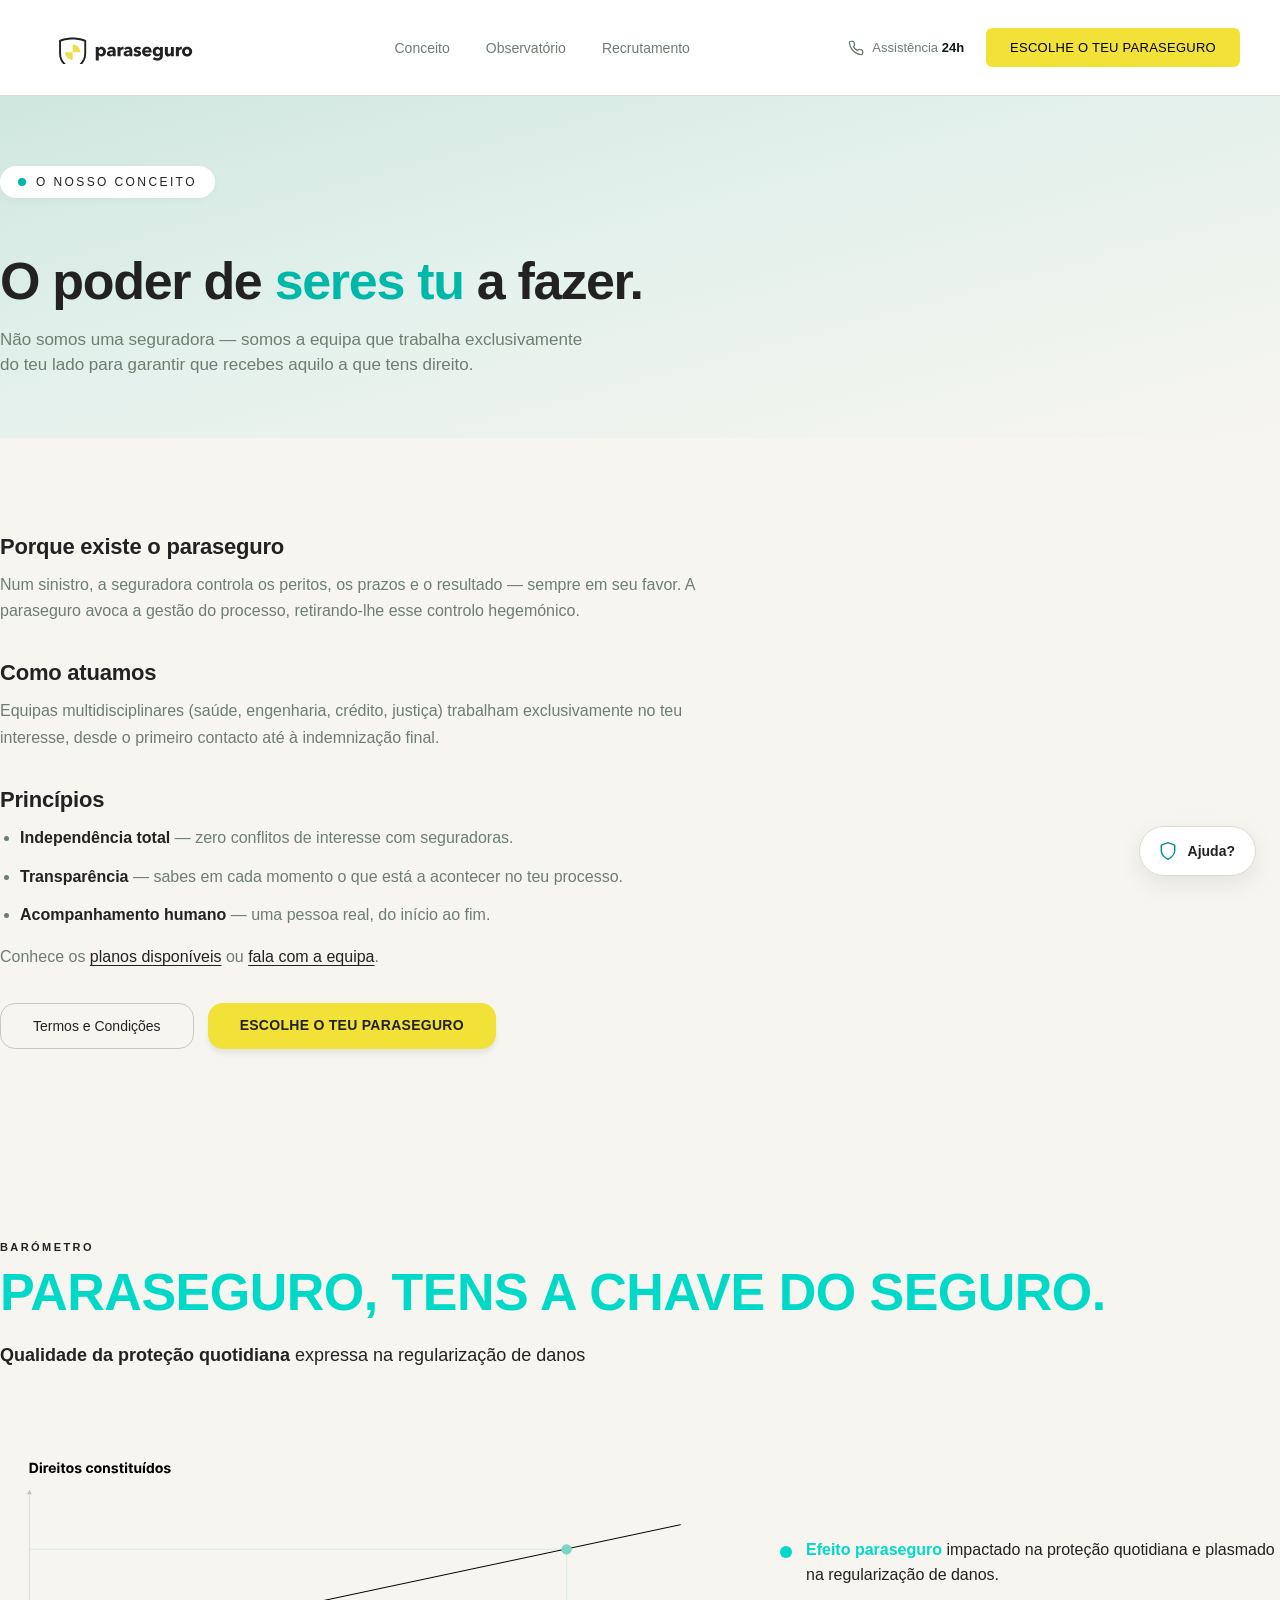
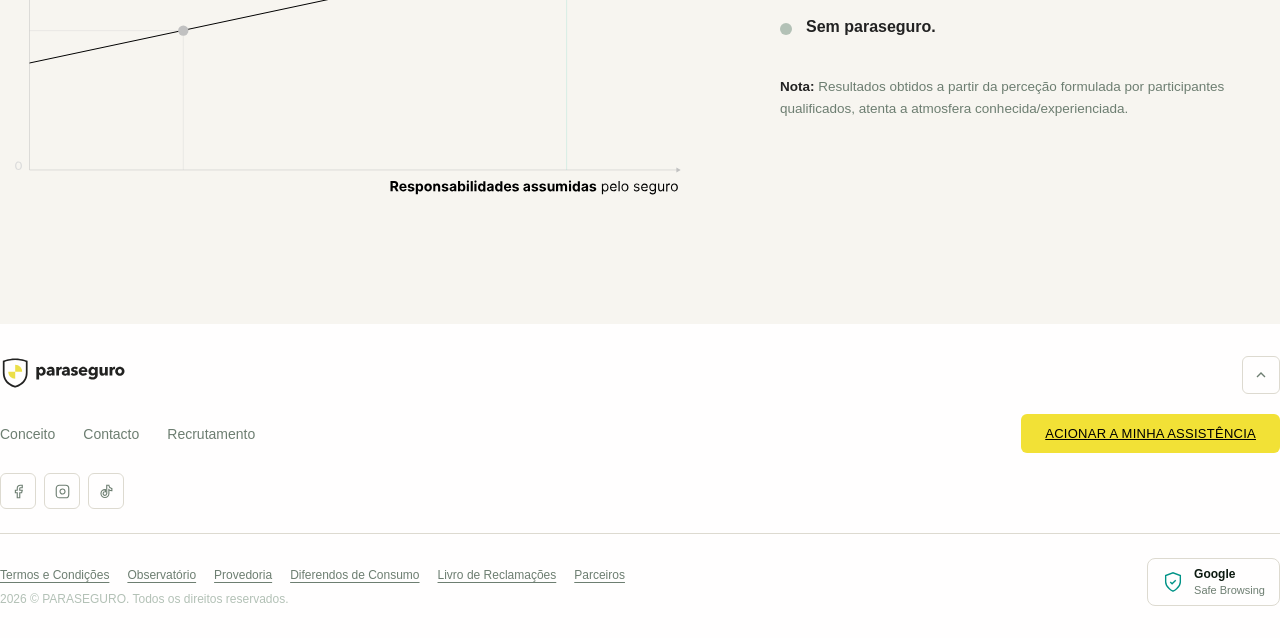
==== conceito.html @ e8ea9479 "Paginas restantes adicionadas" ====
<!DOCTYPE html>
<html lang="pt">

<head>
  <meta charset="UTF-8">
  <meta name="viewport" content="width=device-width, initial-scale=1">
  <title>Paraseguro — Conceito</title>
  <link rel="preconnect" href="https://fonts.googleapis.com">
  <link rel="stylesheet" href="styles.css">
  <link
    href="https://fonts.googleapis.com/css2?family=Cormorant+Garamond:ital,wght@0,400;0,600;0,700;1,400;1,600&family=Outfit:wght@300;400;500;600;700&display=swap"
    rel="stylesheet">
</head>

<body>

  <!-- Componentes partilhados (ver components.js) -->
  <div id="scroll-shield-slot"></div>
  <div id="nav-slot"></div>

  <main>
    <section class="page-hero">
      <div class="page-hero-inner max-w">
        <div class="hero-eyebrow">
          <div class="hero-eyebrow-dot"></div>
          <span>O nosso conceito</span>
        </div>
        <h1 class="page-hero-title">O poder de <em>seres tu </em>a fazer.</h1>
        <p class="page-hero-sub">Não somos uma seguradora — somos a equipa que trabalha exclusivamente do teu lado para
          garantir que recebes aquilo a que tens direito.</p>
      </div>
    </section>

    <section class="page-content max-w">
      <article class="page-prose">
        <h2>Porque existe o paraseguro</h2>
        <p>Num sinistro, a seguradora controla os peritos, os prazos e o resultado — sempre em seu favor. A paraseguro
          avoca a gestão do processo, retirando-lhe esse controlo hegemónico.</p>

        <h2>Como atuamos</h2>
        <p>Equipas multidisciplinares (saúde, engenharia, crédito, justiça) trabalham exclusivamente no teu interesse,
          desde o primeiro contacto até à indemnização final.</p>

        <h2>Princípios</h2>
        <ul>
          <li><strong>Independência total</strong> — zero conflitos de interesse com seguradoras.</li>
          <li><strong>Transparência</strong> — sabes em cada momento o que está a acontecer no teu processo.</li>
          <li><strong>Acompanhamento humano</strong> — uma pessoa real, do início ao fim.</li>
        </ul>

        <p class="page-lead">Conhece os <a href="planos.html">planos disponíveis</a> ou <a href="contacto.html">fala com
            a equipa</a>.</p>

        <div class="page-actions">
          <a href="termos-condicoes.html" class="btn-ghost">Termos e Condições</a>
          <a href="planos.html" class="btn-yellow">ESCOLHE O TEU PARASEGURO</a>
        </div>
      </article>
    </section>
    <section class="barometro max-w">
      <div class="section-eyebrow">BARÓMETRO</div>
      <h2 class="barometro-title">PARASEGURO, TENS A CHAVE DO SEGURO.</h2>
      <p class="barometro-sub"><strong>Qualidade da proteção quotidiana</strong> expressa na regularização de danos</p>

      <div class="barometro-grid">
        <figure class="barometro-chart">
          <img src="files/grafico_2.svg" alt="Gráfico comparativo: efeito paraseguro vs sem paraseguro">
        </figure>
        <div class="barometro-legend">
          <div class="barometro-legend-item">
            <span class="barometro-dot barometro-dot--cyan" aria-hidden="true"></span>
            <p><strong class="barometro-cyan">Efeito paraseguro</strong> impactado na proteção quotidiana e plasmado na
              regularização de danos.</p>
          </div>
          <div class="barometro-legend-item">
            <span class="barometro-dot barometro-dot--grey" aria-hidden="true"></span>
            <p><strong>Sem paraseguro.</strong></p>
          </div>
          <p class="barometro-note"><strong>Nota:</strong> Resultados obtidos a partir da perceção formulada por
            participantes qualificados, atenta a atmosfera conhecida/experienciada.</p>
        </div>
      </div>
    </section>
  </main>

  <!-- Componentes partilhados -->
  <div id="footer-slot"></div>
  <div id="chat-slot"></div>

  <script src="components.js" defer></script>
  <script src="index.js" defer></script>
</body>

</html>
---- styles.css ----
*,
*::before,
*::after {
  box-sizing: border-box;
  margin: 0;
  padding: 0;
}

:root {
  --cyan: #00D9C7;
  --cyan-dark: #00b8a8;
  --cyan-deeper: #00a597;
  --yellow: #F2E136;
  --yellow-dark: #e0c231;
  --ink: #0c1a10;
  --ink2: #1a2e1e;
  --white: #ffffff;
  --chalk: #f7f5f0;
  --paper: #f0ede5;
  --mid: #6d7e71;
  --faint: #b3c1b6;
  --rule: #dddad0;
  --emerald: rgb(0, 147, 135);
  --emerald-dark: #009488;
  --emerald-deep: #00786e;
  --grey: #222;
  --white-transparent: #fffffff2;


  --gap: 14px;
  --spacing: .25rem;

  /* Vertical rhythm — espaçamento entre/dentro de secções */
  --space-section-sm: 48px;
  /* faixas compactas (logo bar) */
  --space-section: 96px;
  /* padrão */
  --space-section-lg: 120px;
  /* hero, CTA final */
}

html {
  font-size: 16px;
  overflow-x: hidden;
  scroll-behavior: smooth;
}

body {
  font-family: 'Montserrat', sans-serif;
  background: var(--chalk);
  color: var(--ink);
  margin: 0 auto;
}

.max-w {
  max-width: 90rem;
  margin-inline: auto;
}

section {
  display: flex;
  flex-direction: column;
  justify-content: center;
}

/* ════════════════════════════════════════════════
   SCROLL PROTECTION INDICATOR
   ════════════════════════════════════════════════ */

.scroll-shield {
  position: fixed;
  right: 28px;
  top: 50%;
  transform: translateY(-50%);
  z-index: 90;
  display: flex;
  flex-direction: column;
  align-items: center;
  gap: 14px;
  pointer-events: none;
  opacity: 0;
  transition: opacity 0.4s ease;
}

.scroll-shield.visible {
  opacity: 1;
}

.scroll-shield-label {
  font-family: 'montserrat', sans-serif;
  font-size: 10px;
  font-weight: 600;
  letter-spacing: 0.14em;
  text-transform: uppercase;
  text-align: center;
  line-height: 1.3;
  transition: color 0.3s ease;
}

.scroll-shield-label-top {
  color: var(--faint);
}

.scroll-shield-label-bottom {
  color: var(--emerald);
}

.scroll-shield-track {
  position: relative;
  width: 3px;
  height: 220px;
  background: rgba(0, 0, 0, 0.08);
  border-radius: 999px;
  overflow: visible;
}

.scroll-shield-fill {
  position: absolute;
  top: 0;
  left: 0;
  width: 100%;
  height: 0%;
  background: linear-gradient(180deg, var(--cyan), var(--emerald));
  border-radius: 999px;
  transition: height 0.1s linear;
}

.scroll-shield-marker {
  position: absolute;
  top: 0%;
  left: 50%;
  width: 28px;
  height: 28px;
  border-radius: 50%;
  background: var(--white);
  border: 2px solid var(--emerald);
  color: var(--emerald);
  display: flex;
  align-items: center;
  justify-content: center;
  transform: translate(-50%, -50%);
  box-shadow: 0 4px 14px rgba(0, 120, 110, 0.25);
  transition: top 0.1s linear, background 0.3s ease, border-color 0.3s ease;
}

.scroll-shield-marker svg {
  width: 14px;
  height: 14px;
}

.scroll-shield.complete .scroll-shield-marker {
  background: var(--emerald);
  color: var(--yellow);
  border-color: var(--emerald-deep);
}

.scroll-shield.complete .scroll-shield-label-top {
  color: var(--rule);
}

/* ════════════════════════════════════════════════
   CHAT WIDGET
   ════════════════════════════════════════════════ */

.chat-widget {
  position: fixed;
  right: 24px;
  bottom: 24px;
  z-index: 95;
  font-family: 'Montserrat', sans-serif;
}

.chat-bubble {
  display: inline-flex;
  align-items: center;
  gap: 10px;
  padding: 14px 20px 14px 18px;
  background: var(--white);
  color: var(--grey);
  border: 1px solid var(--rule);
  border-radius: 999px;
  cursor: pointer;
  box-shadow: 0 8px 24px rgba(0, 0, 0, 0.08);
  font-size: 14px;
  font-weight: 600;
  transition: transform 0.2s ease, box-shadow 0.2s ease, border-color 0.2s ease;
}

.chat-bubble:hover {
  transform: translateY(-2px);
  box-shadow: 0 12px 32px rgba(0, 0, 0, 0.12);
  border-color: var(--emerald);
}

.chat-bubble-icon {
  width: 20px;
  height: 20px;
  color: var(--emerald);
  flex-shrink: 0;
}

.chat-widget.open .chat-bubble {
  display: none;
}

.chat-panel {
  position: absolute;
  right: 0;
  bottom: 0;
  width: 360px;
  max-width: calc(100vw - 32px);
  background: var(--white);
  border: 1px solid var(--rule);
  border-radius: 20px;
  box-shadow: 0 20px 60px rgba(0, 0, 0, 0.15);
  overflow: hidden;
  opacity: 0;
  transform: translateY(12px) scale(0.98);
  transform-origin: bottom right;
  pointer-events: none;
  transition: opacity 0.2s ease, transform 0.2s ease;
}

.chat-widget.open .chat-panel {
  opacity: 1;
  transform: translateY(0) scale(1);
  pointer-events: auto;
}

.chat-header {
  display: grid;
  grid-template-columns: auto 1fr auto;
  gap: 12px;
  align-items: start;
  padding: 18px 18px 16px;
  background: linear-gradient(to bottom right, #cfe7df 0%, #e4f1ec 100%);
  border-bottom: 1px solid var(--rule);
}

.chat-header-icon {
  width: 36px;
  height: 36px;
  border-radius: 50%;
  background: var(--white);
  border: 1px solid var(--rule);
  display: flex;
  align-items: center;
  justify-content: center;
  color: var(--emerald);
}

.chat-header-icon svg {
  width: 18px;
  height: 18px;
}

.chat-header-text {
  display: flex;
  flex-direction: column;
  gap: 4px;
  min-width: 0;
}

.chat-eyebrow {
  font-size: 10px;
  letter-spacing: 0.16em;
  text-transform: uppercase;
  color: var(--mid);
  font-weight: 600;
}

.chat-title {
  font-size: 14px;
  font-weight: 600;
  color: var(--grey);
  line-height: 1.35;
  letter-spacing: -0.005em;
}

.chat-close {
  width: 28px;
  height: 28px;
  border-radius: 50%;
  background: transparent;
  border: 1px solid transparent;
  color: var(--mid);
  cursor: pointer;
  display: flex;
  align-items: center;
  justify-content: center;
  transition: background 0.2s, color 0.2s;
}

.chat-close:hover {
  background: rgba(255, 255, 255, 0.6);
  color: var(--grey);
}

.chat-close svg {
  width: 14px;
  height: 14px;
}

.chat-form {
  display: flex;
  flex-direction: column;
  gap: 14px;
  padding: 18px;
}

.chat-field {
  display: flex;
  flex-direction: column;
  gap: 6px;
}

.chat-field-label {
  font-size: 11px;
  letter-spacing: 0.12em;
  text-transform: uppercase;
  color: var(--mid);
  font-weight: 600;
}

.chat-field input {
  width: 100%;
  font-family: inherit;
  font-size: 14px;
  color: var(--grey);
  background: var(--chalk);
  border: 1px solid var(--rule);
  border-radius: 10px;
  padding: 11px 14px;
  transition: border-color 0.2s, background 0.2s;
}

.chat-field input::placeholder {
  color: var(--faint);
}

.chat-field input:focus {
  outline: none;
  background: var(--white);
  border-color: var(--emerald);
}

.chat-check {
  display: flex;
  align-items: flex-start;
  gap: 10px;
  font-size: 12.5px;
  line-height: 1.45;
  color: var(--mid);
  cursor: pointer;
  user-select: none;
}

.chat-check input {
  margin-top: 2px;
  width: 16px;
  height: 16px;
  accent-color: var(--emerald);
  flex-shrink: 0;
  cursor: pointer;
}

.chat-check a {
  color: var(--emerald);
  text-decoration: underline;
  text-underline-offset: 2px;
}

.chat-submit {
  display: inline-flex;
  align-items: center;
  justify-content: center;
  gap: 8px;
  background: var(--yellow);
  color: #000;
  border: none;
  border-radius: 10px;
  padding: 13px 18px;
  font-family: inherit;
  font-size: 14px;
  font-weight: 600;
  cursor: pointer;
  transition: background 0.2s;
  margin-top: 4px;
}

.chat-submit:hover {
  background: var(--yellow-dark);
}

.chat-submit svg {
  width: 16px;
  height: 16px;
}

@media (max-width: 767px) {
  .chat-widget {
    right: 12px;
    bottom: 12px;
  }

  .chat-bubble-label {
    display: none;
  }

  .chat-bubble {
    padding: 14px;
  }

  .chat-panel {
    width: calc(100vw - 24px);
  }
}

@media (max-width: 900px) {
  .scroll-shield {
    display: none;
  }
}

/* ════════════════════════════════════════════════
   NAVIGATION
   ════════════════════════════════════════════════ */

nav h1 a {
  background: url("files/logo_paraseguro_RGB-02.svg") no-repeat;
  left: 1rem;
  background-size: auto 35px;
  position: relative;
  overflow: hidden;
  text-indent: -1000px;
  width: 100%;
  display: block;
  min-width: 200px;
  margin-top: 5px;
}

.nav {
  background: var(--white-transparent);
  border-bottom: 1px solid var(--rule);
  position: sticky;
  top: 0;
  z-index: 100;
  width: 100vw;
  margin-left: calc(50% - 50vw);
  padding-block: calc(.20rem * 5);
}

.nav-inner {
  display: flex;
  align-items: center;
  justify-content: space-between;
  padding: 12px 0px;
  max-width: 90rem;
  margin-inline: auto;
}

.nav-brand {
  display: flex;
  align-items: center;
  gap: 10px;
}

.nav-logo {
  border-radius: 8px;
  display: flex;
  align-items: center;
  justify-content: center;
}

.nav-logo svg {
  width: 18px;
  height: 18px;
  stroke: var(--cyan);
  fill: none;
  stroke-width: 1.8;
}

.nav-name {
  font-size: 17px;
  font-weight: 600;
  color: var(--ink);
  letter-spacing: -0.01em;
}

.nav-links {
  display: flex;
  gap: 36px;
  list-style: none;
}

.nav-links a {
  font-size: 14px;
  color: var(--mid);
  text-decoration: none;
  font-weight: 400;
  transition: color 0.2s;
}

.nav-links a:hover {
  color: var(--ink);
}

.nav-cta {
  background: var(--yellow);
  color: #000000;
  font-family: 'montserrat', sans-serif;
  font-size: 13px;
  font-weight: 500;
  padding: 12px 24px;
  border: none;
  border-radius: 6px;
  cursor: pointer;
  letter-spacing: 0.02em;
  transition: background 0.2s;
}

.nav-cta:hover {
  background: var(--yellow-dark);
}

/* .nav-cta::before {
  content: '\2197 ';
  font-size: 16px;
  margin-right: 16px;
} */

/* ════════════════════════════════════════════════
   HERO
   ════════════════════════════════════════════════ */

.hero {
  background:
    linear-gradient(to bottom right, #cfe7df 0%, #e4f1ec 45%, #f8fbf900 100%);
  padding-block: 20px;
  padding-bottom: 70px;
}

.hero-inner {
  display: grid;
  grid-template-columns: 1.35fr 1fr;
  gap: calc(var(--spacing) * 16);
  align-items: stretch;
  margin-block-start: 50px;
}

.hero-left {
  padding-left: 0;
  display: flex;
  flex-direction: column;
  justify-content: center;
  border-right: none;
}

.hero-eyebrow {
  display: inline-flex;
  align-items: center;
  gap: 10px;
  margin-bottom: 32px;
  padding: 9px 18px;
  background: #ffffff;
  border-radius: 999px;
  box-shadow: 0 2px 10px rgba(0, 0, 0, 0.04);
  width: fit-content;
}

.hero-eyebrow-dot {
  width: 8px;
  height: 8px;
  border-radius: 50%;
  background: var(--cyan-dark);
}

.hero-eyebrow span {
  font-size: 12px;
  letter-spacing: 0.2em;
  text-transform: uppercase;
  color: var(--grey);
  font-weight: 500;
}

.hero-title {
  font-family: 'montserrat', sans-serif;
  font-weight: 700;
  font-size: 60px;
  line-height: 0.99;
  color: var(--grey);
  letter-spacing: -0.02em;
  margin-bottom: 8px;
}

.hero-title-accent {
  font-family: 'montserrat', sans-serif;
  font-weight: 700;
  font-size: 60px;
  line-height: 0.92;
  color: var(--cyan-dark);
  display: block;
  margin-bottom: 36px;
}

.hero-subhead {
  font-family: 'montserrat', sans-serif;
  font-size: 18px;
  line-height: 1.45;
  color: var(--grey);
  font-weight: 500;
  max-width: 480px;
  margin-bottom: 45px;
  letter-spacing: -0.005em;
}

.hero-desc {
  font-size: 15px;
  color: var(--grey);
  line-height: 1.7;
  max-width: 440px;
  font-weight: 300;
  margin-bottom: 40px;
}

.hero-actions {
  display: flex;
  gap: 14px;
}

.btn-cyan {
  background: var(--cyan);
  color: var(--emerald-deep);
  font-family: 'montserrat', sans-serif;
  font-size: 14px;
  font-weight: 600;
  padding: 14px 32px;
  border: none;
  border-radius: 6px;
  cursor: pointer;
  letter-spacing: 0.02em;
  transition: background 0.2s;
}

.btn-cyan:hover {
  background: var(--cyan-dark);
}

.btn-yellow {
  background: var(--yellow);
  color: var(--grey);
  font-family: 'montserrat', sans-serif;
  font-size: 14px;
  font-weight: 600;
  padding: 14px 32px;
  border: none;
  border-radius: 15px;
  cursor: pointer;
  letter-spacing: 0.02em;
  box-shadow: 0px 5px 5px #00000011;
  transition: all 250ms cubic-bezier(.4, 0, .2, 1);
}

.btn-yellow:hover {
  transform: translateY(-0.5px);
  box-shadow: 0px 10px 20px #00000020;
}

.btn-ghost {
  background: transparent;
  color: #000000;
  font-family: 'montserrat', sans-serif;
  font-size: 14px;
  padding: 14px 32px;
  border: 1px solid rgba(23, 23, 23, 0.2);
  border-radius: 15px;
  cursor: pointer;
  transition: border-color 0.2s;
}

.btn-ghost:hover {
  border-color: rgba(27, 27, 27, 0.4);
}

.hero-stats {
  display: flex;
  gap: 56px;
  margin-top: 80px;
}

.hero-stat-value {
  font-family: 'montserrat', sans-serif;
  font-size: 30px;
  font-weight: 700;
  color: var(--grey);
  letter-spacing: -0.02em;
  line-height: 1.1;
}

.hero-stat-label {
  font-size: 13px;
  color: var(--grey);
  font-weight: 300;
  margin-top: 6px;
}

.hero-right {
  position: relative;
  background-image:
    url(files/pexels-photo-27175882.jpeg);
  background-position: center;
  background-size: cover;
  display: flex;
  flex-direction: column;
  justify-content: flex-end;
  border-radius: 24px;
  padding: 30px;
  min-height: 640px;
  max-height: 680px;
  aspect-ratio: 4 / 5;
  width: 100%;
  justify-self: end;
  max-width: 680px;
}

.hero-overlay {
  display: flex;
  flex-direction: column;
  gap: var(--gap);
}

.hero-card-top {
  background: rgba(255, 255, 255, 0.92);
  backdrop-filter: blur(8px);
  border-radius: 16px;
  padding: 22px 26px;
}

.hero-card-eyebrow {
  font-size: 13px;
  color: var(--grey);
  font-weight: 300;
  margin-bottom: 6px;
}

.hero-card-title {
  font-size: 18px;
  font-weight: 600;
  color: var(--grey);
  letter-spacing: -0.01em;
}

.hero-card-bottom {
  display: grid;
  grid-template-columns: 1fr 1fr;
  gap: var(--gap);
}

.hero-mini-card {
  background: rgba(255, 255, 255, 0.92);
  backdrop-filter: blur(8px);
  border-radius: 16px;
  padding: 18px 22px;
}

.hero-mini-value {
  font-size: 26px;
  font-weight: 700;
  color: var(--grey);
  letter-spacing: -0.02em;
  line-height: 1.1;
  margin-bottom: 2px;
}

.hero-mini-label {
  font-size: 13px;
  color: var(--grey);
  font-weight: 300;
}

.hero-shield {
  width: 240px;
  height: 240px;
  margin: 0 auto;
  position: relative;
  display: flex;
  align-items: center;
  justify-content: center;
}

.shield-ring-1 {
  position: absolute;
  width: 240px;
  height: 240px;
  border: 1px solid rgba(255, 255, 255, 0.05);
  border-radius: 50%;
}

.shield-ring-2 {
  position: absolute;
  width: 180px;
  height: 180px;
  border: 1px solid rgba(255, 255, 255, 0.08);
  border-radius: 50%;
}

.shield-ring-3 {
  position: absolute;
  width: 120px;
  height: 120px;
  border: 1px solid rgba(255, 255, 255, 0.1);
  border-radius: 50%;
}

.shield-core {
  width: 80px;
  height: 80px;
  background: rgba(0, 212, 170, 0.12);
  border: 1px solid rgba(0, 212, 170, 0.25);
  border-radius: 50%;
  display: flex;
  align-items: center;
  justify-content: center;
  z-index: 1;
}

.shield-core svg {
  width: 36px;
  height: 36px;
  stroke: var(--cyan);
  fill: none;
  stroke-width: 1.5;
}

.hero-proof-list {
  display: flex;
  flex-direction: column;
  gap: var(--gap);
  margin-top: 40px;
  padding: 0px 20px;
}

.hero-proof-item {
  padding: 14px 18px;
  background: #f0f9fff5;
  border: 1px solid rgba(255, 255, 255, 0.06);
  border-radius: 15px;
}

.hero-proof-item .title {
  font-size: 14px;
  font-weight: 500;
  color: var(--grey) 40%;
  margin-bottom: 4px;
}

.hero-proof-icon {
  width: 24px;
  height: 24px;
  flex-shrink: 0;
}

.hero-proof-icon svg {
  width: 18px;
  height: 18px;
  stroke: var(--yellow);
  fill: none;
  stroke-width: 1.8;
}

.hero-proof-text {
  font-size: 14px;
  color: var(--grey);
  font-weight: 300;
}

.hero-proof-text strong {
  color: var(--grey);
  font-weight: 500;
}

/* ════════════════════════════════════════════════
   LOGO BAR
   ════════════════════════════════════════════════ */

.logo-bar {
  background: var(--white);
  padding-block: var(--space-section-sm);

}

.logo-bar-inner {
  display: flex;
  flex-direction: column;
  align-items: center;
  gap: 28px;
}

.logo-bar-label {
  font-family: 'montserrat', sans-serif;
  font-size: 11px;
  letter-spacing: 0.22em;
  text-transform: uppercase;
  color: var(--mid);
  font-weight: 500;
}

.logo-bar-list {
  display: flex;
  align-items: center;
  justify-content: space-between;
  gap: 56px;
  flex-wrap: wrap;
  width: 100%;
}

.logo-mark {
  display: inline-flex;
  align-items: center;
  gap: 10px;
  color: #9aa5a0;
  font-family: 'montserrat', sans-serif;
  font-size: 17px;
  font-weight: 500;
  letter-spacing: -0.01em;
  opacity: 0.85;
  transition: color 0.2s ease, opacity 0.2s ease;
  cursor: default;
}

.logo-mark:hover {
  color: var(--ink);
  opacity: 1;
}

.logo-mark svg {
  width: 22px;
  height: 22px;
  flex-shrink: 0;
}

.logo-mark strong {
  font-weight: 700;
}

.logo-mark--mono {
  font-family: 'montserrat', sans-serif;
  font-weight: 600;
  font-size: 14px;
  letter-spacing: 0.18em;
  text-transform: uppercase;
}

@media (max-width: 1023px) {
  .logo-bar-list {
    justify-content: center;
    gap: 36px 48px;
  }
}

@media (max-width: 767px) {
  .logo-bar {
    padding-block: 28px;
  }

  .logo-bar-list {
    gap: 24px 32px;
  }

  .logo-mark {
    font-size: 15px;
  }
}

/* ════════════════════════════════════════════════
   MARQUEE
   ════════════════════════════════════════════════ */

.marquee-wrap {
  margin: 0px 0px 50px 0px;
  border: 1px solid #005f5718;
  padding: 14px 0;
  overflow: hidden;
  white-space: nowrap;
  border-radius: 0px 0px 20px 20px;
}

.marquee-inner {
  display: inline-block;
  animation: marquee 80s linear infinite
}

.marquee-inner span {
  font-size: 11px;
  letter-spacing: 0.2em;
  text-transform: uppercase;
  color: #444444a0;
  margin: 0 32px
}

.marquee-inner span.accent {
  color: var(--cyan)
}

@keyframes marquee {
  0% {
    transform: translateX(0)
  }

  100% {
    transform: translateX(-50%)
  }
}

/* ════════════════════════════════════════════════
   CONCEITO
   ════════════════════════════════════════════════ */

.conceito {
  background: var(--white);
  padding: 70px 80px;
  border-bottom: 1px solid var(--rule);
  margin-top: 50px;
}

.section-eyebrow {
  font-size: 11px;
  letter-spacing: 0.22em;
  font-weight: 600;
  margin-bottom: 20px;
  gap: 12px;
  text-align: center;
}

.conceito-grid {
  display: grid;
  grid-template-columns: 1fr 1fr;
  gap: 80px;
  align-items: start;
}

.conceito-title {
  font-family: 'montserrat', sans-serif;
  font-weight: 700;
  font-size: 44px;
  line-height: 1/4;
  color: var(--ink);
}

.conceito-title em {
  line-height: 1.8;
  color: var(--emerald);
}

.conceito-body {
  font-size: 16px;
  color: var(--mid);
  line-height: 1.8;
  font-weight: 300;
  margin-bottom: 16px;
}

.conceito-body strong {
  color: var(--ink);
  font-weight: 500;
}

.section-link {
  margin-top: 28px;
  font-size: 13px;
  font-weight: 600;
  color: var(--emerald);
  letter-spacing: 0.06em;
  text-transform: uppercase;
  display: inline-flex;
  align-items: center;
  gap: 8px;
  cursor: pointer;
}

.section-link::after {
  content: '\2197';
  font-size: 16px;
}

/* ════════════════════════════════════════════════
   VERSUS
   ════════════════════════════════════════════════ */

.versus {
  background: var(--chalk);
  padding-block: var(--space-section);
}

.versus .section-title {
  font-family: 'montserrat', sans-serif;
  font-weight: 700;
  font-size: 60px;
  line-height: 1.1;
  color: var(--ink);
  margin-bottom: 40px;
  text-align: center;
}

em {
  font-style: normal;
}

.section-title em {
  color: var(--emerald);
  font-style: normal;
}

.versus-grid {
  display: grid;
  grid-template-columns: 1fr 1fr;
  gap: 20px;
}

.vs-card {
  padding: 40px 36px;
  border-radius: 20px;
}

.vs-card.bad {
  background: #efeadf;
  border: 1px solid #e0dacb;
}

.vs-card.good {
  background:
    radial-gradient(circle at 0% 100%, rgba(242, 225, 54, 0.16), transparent 60%),
    linear-gradient(160deg, var(--emerald), var(--emerald-dark));
}


.vs-tag {
  font-size: 11px;
  letter-spacing: 0.18em;
  text-transform: uppercase;
  font-weight: 700;
  margin-bottom: 20px;
  display: flex;
  align-items: center;
  gap: 8px;
}

.vs-card.bad .vs-tag {
  color: var(--faint);
}

.vs-card.good .vs-tag {
  color: var(--yellow);
}

.vs-tag-icon {
  width: 22px;
  height: 22px;
  border-radius: 5px;
  display: flex;
  align-items: center;
  justify-content: center;
}

.vs-card.bad .vs-tag-icon {
  background: #ddd8c8;
}

.vs-card.good .vs-tag-icon {
  background: rgba(0, 212, 170, 0.15);
}

.vs-heading {
  font-family: 'montserrat', sans-serif;
  font-weight: 600;
  font-size: 26px;
  line-height: 1.2;
  margin-bottom: 20px;
}

.vs-card.bad .vs-heading {
  color: var(--ink);
}

.vs-card.good .vs-heading {
  color: #fff;
}

.vs-list {
  list-style: none;
  display: flex;
  flex-direction: column;
  gap: 14px;
}

.vs-list li {
  font-size: 15px;
  display: flex;
  gap: 10px;
  line-height: 1.6;
  font-weight: 300;
}

.vs-card.bad .vs-list li {
  color: var(--mid);
}

.vs-card.good .vs-list li {
  color: rgb(255, 255, 255);
}

.vs-list li::before {
  content: '';
  width: 5px;
  height: 5px;
  border-radius: 50%;
  flex-shrink: 0;
  margin-top: 7px;
}

.vs-card.bad .vs-list li::before {
  background: var(--faint);
}

.vs-card.good .vs-list li::before {
  background: var(--cyan);
}

/* ════════════════════════════════════════════════
   COMO FUNCIONA
   ════════════════════════════════════════════════ */

.how {
  background: linear-gradient(to bottom right, #cfe7dfbf 0%, #e4f1ecbb 45%, #f8fbf900 100%);
  padding-block: var(--space-section);
}

.how .section-eyebrow {
  text-align: left;
}

.how-inner>.section-title {
  margin-bottom: 56px;
  font-size: 50px;
}

.steps {
  display: grid;
  grid-template-columns: 1fr 1fr 1fr;
  gap: 24px;
  /* margin-top: 48px; */
}

.step-card {
  background: var(--white);
  border-radius: 16px;
  padding: 36px 32px;
  box-shadow: 0 2px 12px rgba(0, 0, 0, 0.04);
  transition: transform 0.2s ease, box-shadow 0.2s ease;
}

.step-card:hover {
  transform: translateY(-2px);
  box-shadow: 0 6px 20px rgba(0, 0, 0, 0.06);
}

.step-number {
  font-family: 'montserrat', sans-serif;
  font-weight: 700;
  font-size: 56px;
  color: #cfe7df;
  line-height: 1;
  margin-bottom: 32px;
}

.step-chip {
  display: none;
}

.step-title {
  font-size: 18px;
  font-weight: 700;
  color: var(--grey);
  margin-bottom: 12px;
  line-height: 1.3;
}

.step-text {
  font-size: 15px;
  color: var(--mid);
  line-height: 1.65;
  font-weight: 400;
}

/* ════════════════════════════════════════════════
   AREAS
   ════════════════════════════════════════════════ */

.areas {
  background: var(--chalk);
  padding-block: var(--space-section);
}

.areas .section-eyebrow {
  text-align: left;
}

.areas-inner {
  display: grid;
  grid-template-columns: 1fr 1.1fr;
  gap: 80px;
  align-items: start;
}

.areas-aside {
  position: sticky;
  top: 100px;
  align-self: start;
  padding-top: 50px;
}

.areas-title {
  font-family: 'montserrat', sans-serif;
  font-size: 56px;
  font-weight: 700;
  letter-spacing: -0.03em;
  line-height: 1;
  color: var(--grey);
  margin-bottom: 28px;
}

.areas-title em {
  color: var(--emerald);
  font-style: normal;
}

.areas-body {
  font-size: 15px;
  color: var(--mid);
  line-height: 1.6;
  max-width: 420px;
}

.areas-list {
  display: flex;
  flex-direction: column;
  gap: 20px;
  padding-top: 50px;
}

.area-card {
  position: relative;
  background: var(--white);
  border: 1px solid var(--rule);
  border-radius: 20px;
  padding: 28px 90px 28px 32px;
}

.area-num {
  display: block;
  font-size: 13px;
  font-weight: 600;
  color: var(--emerald);
  letter-spacing: 0.05em;
  margin-bottom: 14px;
}

.area-title {
  font-family: 'montserrat', sans-serif;
  font-size: 28px;
  font-weight: 700;
  color: var(--grey);
  letter-spacing: -0.02em;
  margin-bottom: 12px;
}

.area-text {
  font-size: 14px;
  color: var(--mid);
  line-height: 1.65;
}

.area-toggle {
  position: absolute;
  top: 28px;
  right: 28px;
  width: 38px;
  height: 38px;
  border-radius: 50%;
  border: 1px solid var(--rule);
  background: var(--white);
  color: var(--emerald);
  font-size: 20px;
  line-height: 1;
  cursor: pointer;
  display: flex;
  align-items: center;
  justify-content: center;
  transition: background 0.2s ease, color 0.2s ease, border-color 0.2s ease;
}

.area-toggle:hover {
  background: var(--emerald);
  border-color: var(--emerald);
  color: var(--white);
}

/* ════════════════════════════════════════════════
   SOCIAL PROOF — NUMBERS
   ════════════════════════════════════════════════ */

.proof-section {
  background: var(--chalk);
  padding: 100px 80px;
  border-top: 1px solid var(--rule);
}

.proof-grid {
  display: grid;
  grid-template-columns: 1fr 1fr 1fr 1fr;
  gap: 16px;
  margin-top: 40px;
}

.proof-card {
  background: var(--white);
  border: 1px solid var(--rule);
  border-radius: 12px;
  padding: 32px 24px;
  text-align: center;
}

.proof-number {
  font-family: 'montserrat', sans-serif;
  font-weight: 700;
  font-size: 48px;
  color: var(--emerald);
  line-height: 1;
  margin-bottom: 6px;
}

.proof-label {
  font-size: 13px;
  color: var(--mid);
  line-height: 1.5;
  font-weight: 300;
}

/* ════════════════════════════════════════════════
   TESTIMONIALS
   ════════════════════════════════════════════════ */

.testi-section {
  background: var(--white);
  padding: 60px 80px 100px;
  border-top: 1px solid var(--rule);
}

.testi-grid {
  display: grid;
  grid-template-columns: 1fr 1fr 1fr;
  gap: 20px;
  margin-top: 40px;
}

.testi-card {
  background: var(--chalk);
  border: 1px solid var(--rule);
  border-radius: 12px;
  padding: 32px 24px;
}

.testi-stars {
  display: flex;
  gap: 3px;
  margin-bottom: 16px;
}

.testi-star {
  width: 14px;
  height: 14px;
  color: var(--yellow);
}

.testi-quote {
  font-family: 'montserrat', sans-serif;

  font-size: 18px;
  color: var(--ink);
  line-height: 1.5;
  margin-bottom: 24px;
}

.testi-author {
  display: flex;
  align-items: center;
  gap: 12px;
}

.testi-avatar {
  width: 40px;
  height: 40px;
  background: var(--emerald);
  border-radius: 50%;
  display: flex;
  align-items: center;
  justify-content: center;
  font-size: 14px;
  font-weight: 500;
  color: var(--cyan);
}

.testi-name {
  font-size: 14px;
  font-weight: 500;
  color: var(--ink);
}

.testi-role {
  font-size: 12px;
  color: var(--mid);
  font-weight: 300;
}

/* ════════════════════════════════════════════════
   PULL QUOTE
   ════════════════════════════════════════════════ */

section.pullquote {
  display: flex;
  flex-direction: row;
  gap: 24px;
  padding: 40px 00px;
  padding-top: 0px;
  background: #f5f5f5;
  max-height: 450px;
  padding-block: var(--space-section);
}

/* IMAGEM */
.pullquote_left {
  flex: 2;
  position: relative;
}

.pq-shield {
  width: 100%;
  height: 100%;
  position: absolute;
  /* top: 20px;
  left: 20px;
  left: 200px; */
  z-index: 2;
  display: flex;
  align-items: center;
  justify-content: center;
}

.pullquote_left img {
  width: 100%;
  height: 100%;
  object-fit: cover;
  object-position: 70%;
  border-radius: 20px;
}

/* CARD VERDE */
.pullquote_right {
  flex: 1;
  background: var(--yellow);
  padding: 32px;
  border-radius: 20px;
  display: flex;
  flex-direction: column;
  justify-content: space-between;
}

.badge {
  display: inline-block;
  font-size: 10px;
  letter-spacing: 1px;
  padding: 6px 12px;
  border-radius: 20px;
  background: rgba(0, 0, 0, 0.1);
  font-weight: 600;
}

.card-top {
  margin-top: 10px;
}

.card-top h2.pq-1-title {
  margin-top: 16px;
  font-size: 30px;
  font-weight: 700;
  color: #1f3d2b;
}

.card-top h2.pq-2-title {
  margin-top: 16px;
  font-size: 20px;
  font-weight: 400;
  line-height: 2/3rem;
  color: #1f3d2b;
}

span.pq-content {
  font-size: 10px;
  color: var(--grey);
  font-weight: 300;
  display: block;
}

.btn-main {
  background: #1f3d2b;
  color: white;
  border: none;
  padding: 12px 20px;
  border-radius: 25px;
  font-weight: 600;
  cursor: pointer;
}

.card-actions {
  display: flex;
  align-items: center;
  gap: 12px;
}

.pq-text {
  font-family: 'montserrat', sans-serif;

  font-weight: 600;
  font-size: 28px;
  color: var(--emerald-deep);
  line-height: 1.4;
}

.pq-source {
  margin-top: 14px;
  font-family: 'montserrat', sans-serif;
  font-style: normal;
  font-size: 11px;
  color: var(--emerald);
  letter-spacing: 0.18em;
  text-transform: uppercase;
  font-weight: 600;
}

.btn-pq {
  background: var(--grey);
  color: #fff;
  font-family: 'montserrat', sans-serif;
  font-size: 14px;
  padding: 14px 32px;
  border: 1px solid rgba(255, 255, 255, 0.2);
  border-radius: 15px;
  cursor: pointer;
  transition: border-color 0.2s;
  box-shadow: 0px 5px 5px #00000011;
  transition: all 250ms cubic-bezier(.4, 0, .2, 1);
}

.btn-pq:hover {
  transform: translateY(-0.5px);
  box-shadow: 0px 10px 20px #00000020;
}


/* ════════════════════════════════════════════════
   FAQ
   ════════════════════════════════════════════════ */

.faq {
  background: var(--white);
  border-top: 1px solid var(--rule);
  padding-block: var(--space-section);
}

.faq-inner {
  display: grid;
  grid-template-columns: 1fr 1.3fr;
  gap: 80px;
  align-items: start;
}

.faq-aside {
  position: sticky;
  top: 100px;
  align-self: start;
  padding-top: 50px;
}

.faq-aside .section-eyebrow {
  text-align: left;
}

.faq-title {
  font-family: 'montserrat', sans-serif;
  font-size: 48px;
  font-weight: 700;
  letter-spacing: -0.03em;
  line-height: 1.05;
  color: var(--grey);
  margin-bottom: 20px;
  margin-top: 12px;
}

.faq-title em {
  color: var(--emerald);
  font-style: normal;
}

.faq-body {
  font-size: 15px;
  color: var(--mid);
  line-height: 1.6;
  max-width: 360px;
  margin-bottom: 24px;
}

.faq-link {
  font-size: 14px;
  font-weight: 600;
  color: var(--emerald);
  text-decoration: none;
  letter-spacing: 0.01em;
  transition: color 0.2s;
}

.faq-link:hover {
  color: var(--emerald-deep);
}

.faq-list {
  display: flex;
  flex-direction: column;
  gap: 12px;
}

.faq-item {
  border: 1px solid var(--rule);
  border-radius: 14px;
  background: var(--white);
  transition: border-color 0.2s, box-shadow 0.2s;
}

.faq-item[open] {
  border-color: var(--emerald);
  box-shadow: 0 4px 18px rgba(0, 0, 0, 0.04);
}

.faq-question {
  display: flex;
  align-items: center;
  justify-content: space-between;
  gap: 24px;
  padding: 22px 24px;
  font-family: 'montserrat', sans-serif;
  font-size: 16px;
  font-weight: 600;
  color: var(--grey);
  cursor: pointer;
  list-style: none;
  user-select: none;
}

.faq-question::-webkit-details-marker {
  display: none;
}

.faq-icon {
  width: 32px;
  height: 32px;
  border-radius: 50%;
  border: 1px solid var(--rule);
  display: inline-flex;
  align-items: center;
  justify-content: center;
  font-size: 18px;
  font-weight: 400;
  color: var(--emerald);
  flex-shrink: 0;
  transition: transform 0.25s ease, background 0.2s, color 0.2s;
}

.faq-item[open] .faq-icon {
  transform: rotate(45deg);
  background: var(--emerald);
  color: var(--white);
  border-color: var(--emerald);
}

.faq-answer {
  padding: 0 24px 22px;
  font-size: 14.5px;
  line-height: 1.65;
  color: var(--mid);
}

.faq-answer p {
  margin-bottom: 10px;
}

.faq-answer p:last-child {
  margin-bottom: 0;
}

.faq-answer strong {
  color: var(--grey);
  font-weight: 600;
}

.faq-inline-link {
  display: inline-block;
  margin-top: 8px;
  font-size: 14px;
  font-weight: 600;
  color: var(--emerald);
  text-decoration: none;
  transition: color 0.2s;
}

.faq-inline-link:hover {
  color: var(--emerald-deep);
}

@media (max-width: 1023px) {
  .faq-inner {
    grid-template-columns: 1fr;
    gap: 40px;
  }

  .faq-aside {
    position: static;
  }

  .faq-title {
    font-size: 38px;
  }
}

@media (max-width: 767px) {
  .faq {
    padding-block: 56px;
  }

  .faq-title {
    font-size: 30px;
  }

  .faq-question {
    font-size: 15px;
    padding: 18px 18px;
  }

  .faq-answer {
    padding: 0 18px 18px;
  }
}

/* ════════════════════════════════════════════════
   CTA
   ════════════════════════════════════════════════ */

.cta-section {
  background: radial-gradient(circle at 0% 100%, rgba(242, 225, 54, 0.16), transparent 60%), linear-gradient(360deg, var(--emerald), var(--emerald-dark));
  padding: 80px;
  border-radius: 24px;
  margin-block: var(--space-section);
  position: relative;
  overflow: hidden;
  text-align: left;
}

.cta-eyebrow {
  font-family: 'montserrat', sans-serif;
  font-size: 11px;
  letter-spacing: 0.22em;
  text-transform: uppercase;
  color: rgba(255, 255, 255, 0.5);
  font-weight: 600;
  margin-bottom: 28px;
}

.cta-title {
  font-family: 'montserrat', sans-serif;
  font-weight: 700;
  font-size: 64px;
  line-height: 1.02;
  letter-spacing: -0.025em;
  color: var(--white);
  max-width: 760px;
  margin-bottom: 28px;
}

.cta-sub {
  font-size: 16px;
  color: rgba(255, 255, 255, 0.78);
  max-width: 520px;
  margin-bottom: 40px;
  font-weight: 400;
  line-height: 1.6;
}

.cta-actions {
  display: flex;
  gap: 14px;
  flex-wrap: wrap;
}

.cta-btn,
.cta-btn-ghost {
  font-family: 'montserrat', sans-serif;
  font-size: 14px;
  font-weight: 600;
  padding: 16px 28px;
  border-radius: 12px;
  cursor: pointer;
  text-decoration: none;
  display: inline-block;
  transition: background 0.2s ease, border-color 0.2s ease, color 0.2s ease;
}

.cta-btn {
  background: var(--yellow);
  color: #000;
  border: 1px solid var(--yellow);
}

.cta-btn:hover {
  background: var(--yellow-dark);
  border-color: var(--yellow-dark);
}

.cta-btn-ghost {
  background: transparent;
  color: var(--white);
  border: 1px solid rgba(255, 255, 255, 0.3);
}

.cta-btn-ghost:hover {
  background: rgba(255, 255, 255, 0.08);
  border-color: rgba(255, 255, 255, 0.55);
}

/* ════════════════════════════════════════════════
   FOOTER
   ════════════════════════════════════════════════ */

footer {
  background: var(--white-transparent);
  width: 100vw;
  margin-left: calc(50% - 50vw);
}

div.inner {
  background: transparent;
  padding: 32px 0;
  display: flex;
  flex-direction: column;
  gap: 20px;
}

footer h1 a {
  background: url(files/logo_paraseguro_RGB-02.svg) no-repeat;
  background-size: auto 32px;
  position: relative;
  overflow: hidden;
  text-indent: -1000px;
  width: 100%;
  display: block;
  min-width: 180px;
}

.footer-top {
  display: flex;
  justify-content: space-between;
  align-items: center;
}

.footer-scroll-top {
  background: transparent;
  border: 1px solid var(--rule);
  border-radius: 6px;
  width: 38px;
  height: 38px;
  display: flex;
  align-items: center;
  justify-content: center;
  cursor: pointer;
  color: var(--mid);
  transition: background 0.2s, color 0.2s, border-color 0.2s;
  flex-shrink: 0;
}

.footer-scroll-top:hover {
  background: var(--chalk);
  color: var(--ink);
  border-color: var(--mid);
}

.footer-scroll-top svg {
  width: 16px;
  height: 16px;
}

.footer-mid {
  display: flex;
  justify-content: space-between;
  align-items: center;
  gap: 16px;
}

.footer-links {
  display: flex;
  gap: 28px;
}

.footer-links a {
  font-size: 14px;
  color: var(--mid);
  text-decoration: none;
  font-weight: 400;
  transition: color 0.2s;
}

.footer-links a:hover {
  color: var(--ink);
}

.footer-cta-btn {
  background: var(--yellow);
  color: #000;
  font-family: 'montserrat', sans-serif;
  font-size: 13px;
  font-weight: 500;
  padding: 12px 24px;
  border: none;
  border-radius: 6px;
  cursor: pointer;
  letter-spacing: 0.02em;
  transition: background 0.2s;
  white-space: nowrap;
}

.footer-cta-btn:hover {
  background: var(--yellow-dark);
}

.footer-social {
  display: flex;
  gap: 8px;
}

.footer-social-icon {
  width: 36px;
  height: 36px;
  background: transparent;
  border: 1px solid var(--rule);
  border-radius: 6px;
  display: flex;
  align-items: center;
  justify-content: center;
  cursor: pointer;
  transition: background 0.2s, border-color 0.2s;
}

.footer-social-icon:hover {
  background: var(--chalk);
  border-color: var(--mid);
}

.footer-social-icon svg {
  width: 15px;
  height: 15px;
  stroke: var(--mid);
  fill: none;
  stroke-width: 1.8;
}

.footer-divider {
  border: none;
  border-top: 1px solid var(--rule);
  margin: 4px 0;
}

.footer-bottom {
  display: flex;
  justify-content: space-between;
  align-items: flex-end;
  gap: 20px;
}

.footer-legal-links {
  display: flex;
  flex-wrap: wrap;
  gap: 4px 18px;
  margin-bottom: 10px;
}

.footer-legal-links a {
  font-size: 12px;
  color: var(--mid);
  text-decoration: underline;
  text-underline-offset: 3px;
  font-weight: 300;
  transition: color 0.2s;
}

.footer-legal-links a:hover {
  color: var(--ink);
}

.footer-copy {
  font-size: 12px;
  color: var(--faint);
}

.footer-gsb {
  display: flex;
  align-items: center;
  gap: 10px;
  flex-shrink: 0;
  background: transparent;
  border: 1px solid var(--rule);
  border-radius: 8px;
  padding: 8px 14px;
}

.footer-gsb svg {
  width: 22px;
  height: 22px;
  stroke: var(--emerald);
}

.footer-gsb-text {
  display: flex;
  flex-direction: column;
  line-height: 1.3;
}

.gsb-brand {
  font-size: 12px;
  color: var(--ink);
  font-weight: 600;
}

.gsb-sub {
  font-size: 11px;
  color: var(--mid);
  font-weight: 300;
}

/* ════════════════════════════════════════════════
   NAV ACTIONS + HAMBURGER
   ════════════════════════════════════════════════ */

.nav-actions {
  display: flex;
  align-items: center;
  gap: 18px;
}

.nav-assist {
  display: inline-flex;
  align-items: center;
  gap: 8px;
  font-family: 'montserrat', sans-serif;
  font-size: 13px;
  color: var(--mid);
  text-decoration: none;
  padding: 6px 4px;
  border-radius: 6px;
  transition: color 0.2s;
}

.nav-assist:hover {
  color: var(--emerald-dark, #0e8a6f);
}

.nav-assist-icon {
  width: 16px;
  height: 16px;
  flex-shrink: 0;
}

.nav-assist-text strong {
  font-weight: 600;
  color: var(--ink);
}

.nav-assist:hover .nav-assist-text strong {
  color: var(--emerald-dark, #0e8a6f);
}

.nav-assist-mobile {
  justify-content: center;
  font-size: 14px;
  padding: 12px;
}

.nav-hamburger {
  display: none;
  flex-direction: column;
  justify-content: center;
  gap: 5px;
  background: none;
  border: none;
  cursor: pointer;
  padding: 4px;
  width: 36px;
  height: 36px;
}

.nav-hamburger span {
  display: block;
  width: 22px;
  height: 2px;
  background: var(--ink);
  border-radius: 2px;
  transition: all 0.25s ease;
}

.nav-hamburger.open span:nth-child(1) {
  transform: translateY(7px) rotate(45deg);
}

.nav-hamburger.open span:nth-child(2) {
  opacity: 0;
}

.nav-hamburger.open span:nth-child(3) {
  transform: translateY(-7px) rotate(-45deg);
}

.nav-mobile {
  display: none;
  flex-direction: column;
  padding: 8px 24px 24px;
  background: var(--white);
  border-top: 1px solid var(--rule);
}

.nav-mobile.open {
  display: flex;
}

.nav-mobile-links {
  list-style: none;
  display: flex;
  flex-direction: column;
  margin-bottom: 16px;
}

.nav-mobile-links li a {
  display: block;
  padding: 14px 0;
  font-size: 16px;
  color: var(--ink);
  text-decoration: none;
  font-weight: 500;
  border-bottom: 1px solid var(--rule);
}

.nav-mobile-links li:last-child a {
  border-bottom: none;
}

.nav-mobile-actions {
  display: flex;
  flex-direction: column;
  gap: 10px;
  margin-top: 8px;
}

.nav-mobile-actions .nav-cta,
.nav-mobile-actions .btn-yellow {
  width: 100%;
  text-align: center;
}

/* ════════════════════════════════════════════════
   PÁGINAS INTERNAS (contacto, conceito, observatorio, etc.)
   Componentes reutilizáveis: .page-hero, .page-content,
   .page-card, .page-form, .page-prose
   ════════════════════════════════════════════════ */

.page-hero {
  background: linear-gradient(to bottom right, #cfe7df 0%, #e4f1ec 45%, #f8fbf900 100%);
  padding-block: 70px 60px;
  display: block;
}

.page-hero-inner {
  max-width: 90rem;
  margin-inline: auto;
}

.page-hero-title {
  font-family: 'montserrat', sans-serif;
  font-weight: 700;
  font-size: 52px;
  line-height: 1.05;
  letter-spacing: -0.025em;
  color: var(--grey);
  margin-block: 24px 18px;
  max-width: 760px;
}

.page-hero-title em {
  color: var(--cyan-dark);
  font-style: normal;
}

.page-hero-sub {
  font-size: 17px;
  line-height: 1.5;
  color: var(--mid);
  max-width: 600px;
  font-weight: 500;
}

.page-content {
  padding-block: var(--space-section);
  display: flex;
  flex-direction: column;
  gap: 40px;
}

.page-content-grid {
  display: grid;
  grid-template-columns: repeat(auto-fit, minmax(280px, 1fr));
  gap: 20px;
}

.page-card {
  background: var(--white);
  border: 1px solid var(--rule);
  border-radius: 18px;
  padding: 28px 28px;
  display: flex;
  flex-direction: column;
  gap: 10px;
}

.page-card-tag {
  font-size: 11px;
  letter-spacing: 0.18em;
  text-transform: uppercase;
  color: var(--emerald);
  font-weight: 600;
}

.page-card h2 {
  font-family: 'montserrat', sans-serif;
  font-size: 22px;
  font-weight: 700;
  letter-spacing: -0.015em;
  color: var(--grey);
  margin-bottom: 4px;
}

.page-card--accent {
  background: linear-gradient(to bottom right, #cfe7df 0%, #e4f1ec 100%);
  border-color: transparent;
}

.page-lead {
  font-size: 15px;
  line-height: 1.6;
  color: var(--mid);
}

.page-link {
  display: inline-block;
  font-size: 15px;
  font-weight: 600;
  color: var(--emerald);
  text-decoration: none;
  margin-top: auto;
  transition: color 0.2s;
}

.page-link:hover {
  color: var(--emerald-deep);
}

.page-link--sm {
  font-size: 13px;
}

.page-actions {
  display: flex;
  flex-wrap: wrap;
  gap: 14px;
  margin-top: 32px;
}

/* Contacto — 2 colunas: cartas à esquerda, formulário à direita */
.contacto-layout {
  display: grid;
  grid-template-columns: 1fr 1fr;
  gap: 32px;
  align-items: start;
}

.contacto-cards {
  display: flex;
  flex-direction: column;
  gap: 20px;
}

.contacto-layout .page-form {
  max-width: none;
}

@media (max-width: 1023px) {
  .contacto-layout {
    grid-template-columns: 1fr;
  }
}

.page-actions .btn-yellow,
.page-actions .btn-ghost {
  text-decoration: none;
  display: inline-block;
}

/* Prose (textos longos: termos, condições, conceito) */
.page-prose {
  max-width: 720px;
}

.page-prose h2 {
  font-family: 'montserrat', sans-serif;
  font-size: 22px;
  font-weight: 700;
  color: var(--grey);
  margin-block: 36px 12px;
  letter-spacing: -0.01em;
}

.page-prose h2:first-child {
  margin-top: 0;
}

.page-prose p,
.page-prose li {
  font-size: 16px;
  line-height: 1.65;
  color: var(--mid);
  margin-bottom: 12px;
}

.page-prose ul {
  padding-left: 20px;
  margin-bottom: 16px;
}

.page-prose a {
  color: var(--grey);
  text-decoration: underline;
  text-underline-offset: 3px;
}

.page-prose strong {
  color: var(--grey);
  font-weight: 600;
}

/* Form (contacto, login parceiro) */
.page-form {
  background: var(--white);
  border: 1px solid var(--rule);
  border-radius: 18px;
  padding: 32px;
  display: flex;
  flex-direction: column;
  gap: 16px;
  max-width: 560px;
}

.page-form h2 {
  font-family: 'montserrat', sans-serif;
  font-size: 22px;
  font-weight: 700;
  color: var(--grey);
  letter-spacing: -0.015em;
  margin-bottom: 6px;
}

.page-form label {
  display: flex;
  flex-direction: column;
  gap: 6px;
}

.page-form label > span {
  font-size: 12px;
  letter-spacing: 0.1em;
  text-transform: uppercase;
  color: var(--mid);
  font-weight: 600;
}

.page-form input,
.page-form textarea {
  width: 100%;
  font-family: inherit;
  font-size: 14px;
  color: var(--grey);
  background: var(--chalk);
  border: 1px solid var(--rule);
  border-radius: 10px;
  padding: 12px 14px;
  transition: border-color 0.2s, background 0.2s;
  resize: vertical;
}

.page-form input:focus,
.page-form textarea:focus {
  outline: none;
  background: var(--white);
  border-color: var(--emerald);
}

.page-form .btn-yellow {
  align-self: flex-start;
  margin-top: 6px;
}

/* Login grid (parceiros) */
.page-login-grid {
  display: grid;
  grid-template-columns: 1fr 1fr;
  gap: 32px;
  align-items: stretch;
}

.page-login-grid .page-form,
.page-login-grid .page-card {
  max-width: none;
}

.page-login-meta {
  display: flex;
  justify-content: space-between;
  align-items: center;
  gap: 12px;
  font-size: 13px;
}

.page-check {
  display: inline-flex;
  align-items: center;
  gap: 8px;
  color: var(--mid);
  cursor: pointer;
}

.page-check input {
  accent-color: var(--emerald);
}

@media (max-width: 1023px) {
  .page-hero-title {
    font-size: 42px;
  }

  .page-login-grid {
    grid-template-columns: 1fr;
  }
}

@media (max-width: 767px) {
  .page-hero {
    padding-block: 50px 40px;
  }

  .page-hero-title {
    font-size: 32px;
  }

  .page-hero-sub {
    font-size: 15px;
  }

  .page-content {
    padding-block: 56px;
  }

  .page-form {
    padding: 24px;
  }
}

/* ════════════════════════════════════════════════
   PROVEDORIA (provedoria.html)
   ════════════════════════════════════════════════ */

.prov-inner {
  max-width: 90rem;
  margin-inline: auto;
}

.prov-title {
  font-family: 'montserrat', sans-serif;
  font-size: 38px;
  font-weight: 700;
  color: var(--cyan);
  text-align: center;
  letter-spacing: -0.01em;
  margin-bottom: 48px;
}

.prov-intro {
  padding-block: 80px 60px;
}

.prov-three-col {
  display: grid;
  grid-template-columns: repeat(3, 1fr);
  gap: 40px;
  max-width: 1100px;
  margin-inline: auto;
}

.prov-three-col p {
  color: var(--grey);
  font-size: 14px;
  line-height: 1.6;
  text-align: center;
  font-weight: 500;
}

.prov-activity {
  background: #ededed;
  padding-block: 70px;
}

.prov-two-col {
  display: grid;
  grid-template-columns: 1fr 1fr;
  gap: 80px;
  max-width: 1000px;
  margin-inline: auto;
}

.prov-col h3 {
  font-family: 'montserrat', sans-serif;
  font-size: 18px;
  font-weight: 700;
  color: var(--grey);
  margin-bottom: 18px;
}

.prov-col p {
  font-size: 14px;
  color: var(--grey);
  line-height: 1.55;
  margin-bottom: 14px;
}

.prov-col p:last-child {
  margin-bottom: 0;
}

.prov-col strong {
  font-weight: 700;
}

.prov-form-section {
  padding-block: 70px;
  background: var(--white);
}

.prov-form-title {
  font-family: 'montserrat', sans-serif;
  font-size: 20px;
  font-weight: 700;
  color: var(--grey);
  margin-bottom: 28px;
}

.prov-form {
  display: grid;
  grid-template-columns: 1fr 1fr;
  gap: 22px;
}

.prov-field-full {
  grid-column: span 2;
}

.prov-form label {
  display: flex;
  flex-direction: column;
  gap: 8px;
}

.prov-form label > span {
  font-size: 13px;
  color: var(--grey);
  font-weight: 500;
}

.prov-form input,
.prov-form textarea {
  width: 100%;
  background: var(--white);
  border: 1px solid var(--rule);
  border-radius: 4px;
  padding: 12px 14px;
  font-family: inherit;
  font-size: 14px;
  color: var(--grey);
  resize: vertical;
  transition: border-color 0.2s;
}

.prov-form input:focus,
.prov-form textarea:focus {
  outline: none;
  border-color: var(--cyan);
}

.prov-check {
  flex-direction: row !important;
  align-items: center !important;
  gap: 10px;
  font-size: 13px;
  color: var(--mid);
  cursor: pointer;
}

.prov-check input {
  accent-color: var(--cyan);
  width: 16px;
  height: 16px;
}

.prov-check a {
  color: var(--cyan);
  text-decoration: underline;
  text-underline-offset: 2px;
}

.prov-submit-row {
  grid-column: span 2;
  display: flex;
  justify-content: flex-end;
  margin-top: 8px;
}

.btn-cyan-prov {
  background: var(--cyan);
  color: var(--white);
  border: none;
  padding: 14px 40px;
  border-radius: 4px;
  font-family: 'montserrat', sans-serif;
  font-size: 13px;
  font-weight: 600;
  letter-spacing: 0.12em;
  cursor: pointer;
  transition: background 0.2s;
}

.btn-cyan-prov:hover {
  background: var(--cyan-dark);
}

@media (max-width: 1023px) {
  .prov-title {
    font-size: 30px;
  }

  .prov-three-col {
    grid-template-columns: 1fr;
    gap: 24px;
  }

  .prov-two-col {
    grid-template-columns: 1fr;
    gap: 40px;
  }
}

@media (max-width: 767px) {
  .prov-intro,
  .prov-activity,
  .prov-form-section {
    padding-block: 48px;
  }

  .prov-form {
    grid-template-columns: 1fr;
  }

  .prov-field-full,
  .prov-submit-row {
    grid-column: span 1;
  }

  .prov-submit-row {
    justify-content: stretch;
  }

  .btn-cyan-prov {
    width: 100%;
  }
}

/* ════════════════════════════════════════════════
   BARÓMETRO (conceito.html)
   ════════════════════════════════════════════════ */

.barometro {
  padding-block: var(--space-section);
}

.barometro .section-eyebrow {
  color: var(--grey);
  margin-bottom: 12px;
  text-align: left;
}

.barometro-title {
  font-family: 'montserrat', sans-serif;
  font-weight: 800;
  font-size: 52px;
  line-height: 1.05;
  letter-spacing: -0.01em;
  color: var(--cyan);
  text-transform: uppercase;
  margin-bottom: 24px;
}

.barometro-sub {
  font-size: 18px;
  color: var(--grey);
  font-weight: 400;
  margin-bottom: 60px;
  line-height: 1.4;
}

.barometro-sub strong {
  font-weight: 700;
}

.barometro-grid {
  display: grid;
  grid-template-columns: 1.4fr 1fr;
  gap: 80px;
  align-items: center;
}

.barometro-chart {
  margin: 0;
}

.barometro-chart img {
  width: 100%;
  height: auto;
  display: block;
}

.barometro-legend {
  display: flex;
  flex-direction: column;
  gap: 28px;
}

.barometro-legend-item {
  display: flex;
  gap: 14px;
  align-items: flex-start;
}

.barometro-dot {
  width: 12px;
  height: 12px;
  border-radius: 50%;
  flex-shrink: 0;
  margin-top: 8px;
}

.barometro-dot--cyan { background: var(--cyan); }
.barometro-dot--grey { background: var(--faint); }

.barometro-legend-item p {
  font-size: 16px;
  line-height: 1.55;
  color: var(--grey);
  margin: 0;
  font-weight: 500;
}

.barometro-cyan {
  color: var(--cyan);
  font-weight: 700;
}

.barometro-note {
  font-size: 13.5px;
  color: var(--mid);
  line-height: 1.6;
  margin-top: 8px;
}

.barometro-note strong {
  color: var(--grey);
  font-weight: 700;
}

@media (max-width: 1023px) {
  .barometro-title {
    font-size: 40px;
  }

  .barometro-grid {
    grid-template-columns: 1fr;
    gap: 40px;
  }
}

@media (max-width: 767px) {
  .barometro {
    padding-block: 56px;
  }

  .barometro-title {
    font-size: 30px;
  }

  .barometro-sub {
    font-size: 15px;
    margin-bottom: 36px;
  }
}

/* ════════════════════════════════════════════════
   RESPONSIVE — LAPTOP MÉDIO (max-width: 1279px)
   ════════════════════════════════════════════════ */

@media (max-width: 1550px) {
  .nav-inner {
    padding: 12px 40px;
  }

  section.hero {
    margin-block-start: 40px;
    padding-block: 50px;
  }

  .marquee-wrap {
    margin-block-end: 70px;
  }

  .hero-inner {
    min-height: 540px;
  }

  .hero-title,
  .hero-title-accent {
    font-size: 50px;
  }

  .hero-stats {
    gap: 40px;
  }

  .conceito {
    padding: 60px 56px;
  }

  .versus {
    padding: 80px 56px;
  }

  .how {
    padding-block: 70px;
  }

  .areas {
    padding-block: 80px;
  }

  .areas-title {
    font-size: 48px;
  }

  .proof-section {
    padding: 80px 56px;
  }

  .testi-section {
    padding: 60px 56px 80px;
  }

  section.pullquote {
    padding: 40px 56px;
    padding-top: 0;
  }

  .cta-section {
    padding: 64px 56px;
  }

  .cta-title {
    font-size: 52px;
  }

  div.inner {
    padding-block: 32px;
  }
}

/* ════════════════════════════════════════════════
   RESPONSIVE — LAPTOP PEQUENO / TABLET (max-width: 1023px)
   ════════════════════════════════════════════════ */

@media (max-width: 1023px) {

  .nav-links,
  .nav-actions {
    display: none;
  }

  .nav-hamburger {
    display: flex;
  }

  .nav-inner {
    padding: 12px 32px;
  }

  .hero {
    padding-block: 40px;
    margin-block-start: 24px;
  }

  .hero-inner {
    grid-template-columns: 1fr;
    min-height: auto;
  }

  .hero-right {
    min-height: 480px;
    aspect-ratio: auto;
    max-width: 100%;
    justify-self: stretch;
  }

  .hero-left {
    padding: 0;
    border-right: none;
    border-radius: 0;
  }

  .conceito {
    padding: 60px 48px;
  }

  .conceito-grid {
    grid-template-columns: 1fr;
    gap: 32px;
  }

  .conceito-title {
    font-size: 36px;
  }

  .versus {
    padding: 72px 48px;
  }

  .versus-grid {
    grid-template-columns: 1fr;
  }

  .how {
    padding-block: 60px;
  }

  .steps {
    grid-template-columns: 1fr;
  }

  .areas {
    padding-block: 72px;
  }

  .areas-inner {
    grid-template-columns: 1fr;
    gap: 48px;
  }

  .areas-aside {
    position: static;
  }

  .areas-title {
    font-size: 42px;
  }

  .proof-section {
    padding: 72px 48px;
  }

  .proof-grid {
    grid-template-columns: 1fr 1fr;
  }

  .testi-section {
    padding: 56px 48px 72px;
  }

  .testi-grid {
    grid-template-columns: 1fr 1fr;
  }

  section.pullquote {
    flex-direction: column;
    max-height: none;
    padding: 32px 48px;
  }

  .pullquote_left {
    height: 300px;
    flex: none;
  }

  .cta-section {
    padding: 56px 40px;
    border-radius: 20px;
  }

  .cta-title {
    font-size: 44px;
  }

  div.inner {
    padding-block: 28px;
  }

  .footer-mid {
    flex-direction: column;
    align-items: flex-start;
    gap: 14px;
  }
}

/* ════════════════════════════════════════════════
   RESPONSIVE — MOBILE (max-width: 767px)
   ════════════════════════════════════════════════ */

@media (max-width: 767px) {
  body {
    padding: 0 6px;
  }

  .hero {
    padding-block: 32px;
    margin-block-start: 16px;
  }

  .hero-left {
    padding: 0;
  }

  .hero-title,
  .hero-title-accent {
    font-size: 38px;
  }

  .hero-subhead {
    font-size: 15px;
    max-width: 100%;
  }

  .hero-actions {
    flex-direction: column;
  }

  .hero-actions button {
    width: 100%;
  }

  .hero-stats {
    flex-wrap: wrap;
    gap: 24px 32px;
  }

  .hero-stat-value {
    font-size: 26px;
  }

  .hero-card-bottom {
    grid-template-columns: 1fr;
  }

  .conceito {
    padding: 52px 28px;
  }

  .conceito-title {
    font-size: 28px;
  }

  .versus {
    padding: 56px 28px;
  }

  .section-title {
    font-size: 28px;
  }

  .how {
    padding-block: 52px;
  }

  .areas {
    padding-block: 56px;
  }

  .areas-title {
    font-size: 32px;
  }

  .area-card {
    padding: 24px 70px 24px 24px;
  }

  .area-title {
    font-size: 22px;
  }

  .area-toggle {
    top: 24px;
    right: 24px;
    width: 34px;
    height: 34px;
  }

  .proof-section {
    padding: 56px 28px;
  }

  .proof-grid {
    grid-template-columns: 1fr 1fr;
  }

  .testi-section {
    padding: 44px 28px 56px;
  }

  .testi-grid {
    grid-template-columns: 1fr;
  }

  section.pullquote {
    margin: 20px 0 60px;
    padding: 20px;
  }

  .cta-section {
    padding: 44px 28px;
    border-radius: 18px;
  }

  .cta-title {
    font-size: 38px;
  }

  .cta-sub {
    max-width: 100%;
  }

  .cta-actions {
    flex-direction: column;
    align-items: stretch;
  }

  .cta-btn,
  .cta-btn-ghost {
    text-align: center;
  }

  div.inner {
    padding-block: 24px;
    gap: 18px;
  }

  .footer-mid {
    flex-direction: column;
    align-items: flex-start;
    gap: 14px;
  }

  .footer-cta-btn {
    width: 100%;
    text-align: center;
  }

  .footer-bottom {
    flex-direction: column;
    align-items: flex-start;
    gap: 16px;
  }

  .footer-legal-links {
    gap: 4px 14px;
  }
}

/* ════════════════════════════════════════════════
   RESPONSIVE — MOBILE PEQUENO (max-width: 479px)
   ════════════════════════════════════════════════ */

@media (max-width: 479px) {
  body {
    padding: 0 4px;
  }

  .hero-left {
    padding: 44px 22px;
  }

  .hero-title,
  .hero-title-accent {
    font-size: 30px;
  }

  .proof-grid {
    grid-template-columns: 1fr;
  }

  .nav-cta::before {
    margin-right: 8px;
  }

  .nav-cta {
    font-size: 12px;
    padding: 10px 16px;
  }

  div.inner {
    padding-block: 20px;
  }
}

/* ════════════════════════════════════════════════
   PLANOS PAGE
   ════════════════════════════════════════════════ */

.nav-links a.active {
  color: var(--ink);
  font-weight: 600;
}

a.btn-yellow,
a.btn-ghost,
a.nav-cta {
  text-decoration: none;
  display: inline-block;
}

.planos-hero {
  background:
    radial-gradient(circle at 0% 100%, rgba(242, 225, 54, 0.22), transparent 55%),
    radial-gradient(circle at 100% 0%, rgba(0, 217, 199, 0.20), transparent 55%),
    linear-gradient(135deg, var(--emerald), var(--emerald-dark));
  padding: 100px 80px 110px;
  margin-top: 40px;
  border-radius: 20px 20px 0 0;
  color: #fff;
  position: relative;
  overflow: hidden;
}

.planos-hero-inner {
  max-width: 760px;
}

.planos-hero-title {
  font-family: 'montserrat', sans-serif;
  font-weight: 700;
  font-size: 64px;
  line-height: 1;
  letter-spacing: -0.02em;
  color: #fff;
  margin-bottom: 22px;
}

.planos-hero-title-accent {
  display: inline;
  color: var(--cyan);
  font-weight: 600;
}

.planos-hero-subhead {
  font-size: 18px;
  line-height: 1.55;
  color: rgba(255, 255, 255, 0.92);
  font-weight: 400;
  max-width: 580px;
  margin-bottom: 36px;
}

.planos-hero-subhead strong {
  color: var(--yellow);
  font-weight: 700;
}

.planos-hero-actions {
  display: flex;
  gap: 14px;
  flex-wrap: wrap;
}

/* PLANOS GRID */

.planos {
  padding: 100px 80px 80px;
  background: var(--chalk);
}

.planos-intro {
  font-size: 16px;
  color: var(--mid);
  line-height: 1.7;
  max-width: 620px;
  margin-bottom: 56px;
  font-weight: 300;
}

.planos-grid {
  display: grid;
  grid-template-columns: repeat(3, 1fr);
  gap: 24px;
  align-items: stretch;
}

.plano-card {
  position: relative;
  background: var(--white);
  border: 1px solid var(--rule);
  border-radius: 20px;
  padding: 36px 32px;
  display: flex;
  flex-direction: column;
  transition: transform 0.25s ease, box-shadow 0.25s ease;
}

.plano-card:hover {
  transform: translateY(-4px);
  box-shadow: 0 18px 50px rgba(0, 120, 110, 0.10);
}

.plano-card-featured {
  background:
    radial-gradient(circle at 0% 100%, rgba(242, 225, 54, 0.10), transparent 60%),
    linear-gradient(160deg, var(--emerald), var(--emerald-dark));
  color: #fff;
  border: none;
  transform: translateY(-12px);
  box-shadow: 0 24px 60px rgba(0, 120, 110, 0.22);
}

.plano-card-featured:hover {
  transform: translateY(-16px);
}

.plano-ribbon {
  position: absolute;
  top: -14px;
  left: 50%;
  transform: translateX(-50%);
  background: var(--yellow);
  color: var(--ink);
  font-size: 11px;
  font-weight: 700;
  letter-spacing: 0.12em;
  text-transform: uppercase;
  padding: 7px 18px;
  border-radius: 999px;
  box-shadow: 0 6px 16px rgba(0, 120, 110, 0.18);
}

.plano-head {
  margin-bottom: 28px;
}

.plano-shield {
  width: 40px;
  height: 40px;
  border-radius: 10px;
  background: rgba(0, 147, 135, 0.08);
  color: var(--emerald);
  display: flex;
  align-items: center;
  justify-content: center;
  margin-bottom: 18px;
}

.plano-shield svg {
  width: 20px;
  height: 20px;
}

.plano-card-featured .plano-shield {
  background: rgba(255, 255, 255, 0.16);
  color: var(--yellow);
}

.plano-name {
  font-family: 'montserrat', sans-serif;
  font-weight: 700;
  font-size: 28px;
  letter-spacing: -0.01em;
  margin-bottom: 6px;
}

.plano-card .plano-name {
  color: var(--ink);
}

.plano-card-featured .plano-name {
  color: #fff;
}

.plano-tag {
  font-size: 13px;
  color: var(--mid);
  font-weight: 400;
}

.plano-card-featured .plano-tag {
  color: rgba(255, 255, 255, 0.75);
}

.plano-price {
  display: flex;
  align-items: baseline;
  gap: 4px;
  margin-bottom: 4px;
}

.plano-price-currency {
  font-size: 22px;
  font-weight: 600;
}

.plano-price-value {
  font-family: 'montserrat', sans-serif;
  font-size: 56px;
  font-weight: 700;
  line-height: 1;
  letter-spacing: -0.02em;
}

.plano-card-featured .plano-price-value {
  color: var(--yellow);
}

.plano-price-unit {
  font-size: 14px;
  color: var(--mid);
  font-weight: 500;
}

.plano-card-featured .plano-price-unit {
  color: rgba(255, 255, 255, 0.7);
}

.plano-price-note {
  font-size: 13px;
  color: var(--mid);
  margin-bottom: 24px;
}

.plano-card-featured .plano-price-note {
  color: rgba(255, 255, 255, 0.7);
}

.plano-btn {
  display: block;
  text-align: center;
  background: transparent;
  color: var(--emerald);
  border: 1.5px solid var(--emerald);
  padding: 14px 24px;
  border-radius: 8px;
  font-family: 'montserrat', sans-serif;
  font-size: 13px;
  font-weight: 600;
  text-decoration: none;
  letter-spacing: 0.02em;
  margin-bottom: 28px;
  transition: background 0.2s, color 0.2s;
}

.plano-btn:hover {
  background: var(--emerald);
  color: #fff;
}

.plano-btn-primary {
  background: var(--yellow);
  color: var(--ink);
  border-color: var(--yellow);
}

.plano-btn-primary:hover {
  background: var(--yellow-dark);
  color: var(--ink);
  border-color: var(--yellow-dark);
}

.plano-features {
  list-style: none;
  display: flex;
  flex-direction: column;
  gap: 14px;
  padding: 0;
  margin: 0;
}

.plano-features li {
  font-size: 14px;
  line-height: 1.5;
  color: var(--ink);
  padding-left: 0;
}

.plano-card-featured .plano-features li {
  color: rgba(255, 255, 255, 0.92);
}

.plano-feat-cat {
  display: block;
  font-size: 10px;
  letter-spacing: 0.16em;
  text-transform: uppercase;
  font-weight: 700;
  color: var(--emerald);
  margin-bottom: 4px;
}

.plano-card-featured .plano-feat-cat {
  color: var(--cyan);
}

.plano-features li strong {
  color: var(--emerald);
  font-weight: 700;
}

.plano-card-featured .plano-features li strong {
  color: var(--yellow);
}

.planos-footnote {
  margin-top: 56px;
  text-align: center;
  font-size: 14px;
  color: var(--mid);
  font-style: italic;
}

/* COMPARE TABLE */

.planos-compare {
  padding: 80px 80px;
  background: var(--white);
  border-radius: 20px;
  margin: 0 0 40px;
}

.compare-table {
  margin-top: 40px;
  border: 1px solid var(--rule);
  border-radius: 16px;
  overflow: hidden;
}

.compare-row {
  display: grid;
  grid-template-columns: 2fr 1fr 1fr 1fr;
  border-bottom: 1px solid var(--rule);
}

.compare-row:last-child {
  border-bottom: none;
}

.compare-cell {
  padding: 18px 20px;
  font-size: 14px;
  display: flex;
  align-items: center;
  justify-content: center;
  text-align: center;
  color: var(--ink);
}

.compare-cell.compare-label {
  justify-content: flex-start;
  text-align: left;
  font-weight: 500;
  color: var(--ink);
}

.compare-row.compare-head {
  background: var(--chalk);
}

.compare-row.compare-head .compare-cell {
  font-family: 'montserrat', sans-serif;
  font-weight: 700;
  font-size: 13px;
  text-transform: lowercase;
  letter-spacing: 0.02em;
  color: var(--emerald);
}

.compare-cell .check {
  color: var(--emerald);
  font-weight: 700;
  font-size: 18px;
}

.compare-cell .check-faint {
  color: var(--mid);
  font-size: 12px;
  font-style: italic;
}

.compare-cell .x {
  color: var(--faint);
  font-weight: 600;
}

/* SIMULATOR */

.sim-section {
  padding: 100px 80px;
  background:
    radial-gradient(circle at 100% 100%, rgba(242, 225, 54, 0.18), transparent 50%),
    radial-gradient(circle at 0% 0%, rgba(0, 217, 199, 0.20), transparent 55%),
    linear-gradient(225deg, var(--emerald), var(--emerald-deep));
  color: #fff;
  border-radius: 20px;
  margin-bottom: 80px;
}

.sim-inner {
  display: grid;
  grid-template-columns: 1.4fr 1fr;
  gap: 56px;
  align-items: start;
}

.sim-section .section-eyebrow .badge {
  background: rgba(255, 255, 255, 0.12);
  color: rgba(255, 255, 255, 0.9);
}

.sim-title {
  font-family: 'montserrat', sans-serif;
  font-weight: 700;
  font-size: 44px;
  line-height: 1.05;
  color: #fff;
  margin: 12px 0 16px;
  letter-spacing: -0.02em;
}

.sim-title em {
  color: var(--cyan);
  font-style: normal;
}

.sim-sub {
  font-size: 15px;
  line-height: 1.7;
  color: rgba(255, 255, 255, 0.85);
  font-weight: 300;
  margin-bottom: 36px;
  max-width: 460px;
}

.sim-field {
  margin-bottom: 28px;
}

.sim-label {
  display: block;
  font-size: 11px;
  letter-spacing: 0.16em;
  text-transform: uppercase;
  font-weight: 600;
  color: rgba(255, 255, 255, 0.65);
  margin-bottom: 12px;
}

.sim-plans {
  display: flex;
  gap: 8px;
  flex-wrap: wrap;
}

.sim-plan {
  flex: 1;
  min-width: 120px;
  background: rgba(255, 255, 255, 0.08);
  border: 1px solid rgba(255, 255, 255, 0.14);
  color: #fff;
  padding: 14px 16px;
  border-radius: 10px;
  cursor: pointer;
  font-family: 'montserrat', sans-serif;
  text-align: left;
  transition: background 0.2s, border-color 0.2s;
}

.sim-plan:hover {
  background: rgba(255, 255, 255, 0.14);
}

.sim-plan.is-active {
  background: var(--yellow);
  border-color: var(--yellow);
  color: var(--ink);
}

.sim-plan-name {
  display: block;
  font-weight: 700;
  font-size: 15px;
  margin-bottom: 2px;
}

.sim-plan-price {
  display: block;
  font-size: 12px;
  opacity: 0.8;
}

.sim-counters {
  display: grid;
  grid-template-columns: 1fr 1fr;
  gap: 24px;
}

.sim-counter {
  display: inline-flex;
  align-items: center;
  gap: 16px;
  background: rgba(255, 255, 255, 0.08);
  border: 1px solid rgba(255, 255, 255, 0.14);
  border-radius: 999px;
  padding: 6px;
}

.sim-counter-btn {
  width: 32px;
  height: 32px;
  border-radius: 50%;
  background: rgba(255, 255, 255, 0.10);
  border: none;
  color: #fff;
  font-size: 18px;
  font-weight: 600;
  cursor: pointer;
  display: flex;
  align-items: center;
  justify-content: center;
  line-height: 1;
  transition: background 0.2s;
}

.sim-counter-btn:hover {
  background: var(--yellow);
  color: var(--ink);
}

.sim-counter-value {
  min-width: 28px;
  text-align: center;
  font-family: 'montserrat', sans-serif;
  font-size: 22px;
  font-weight: 700;
}

.sim-hint {
  display: block;
  margin-top: 8px;
  font-size: 12px;
  color: rgba(255, 255, 255, 0.6);
  font-style: italic;
}

.sim-result {
  background: var(--white);
  color: var(--ink);
  border-radius: 18px;
  padding: 36px 32px;
  text-align: center;
  box-shadow: 0 24px 60px rgba(0, 0, 0, 0.18);
  position: sticky;
  top: 100px;
}

.sim-result-tag {
  display: inline-block;
  font-size: 11px;
  letter-spacing: 0.18em;
  text-transform: uppercase;
  font-weight: 700;
  color: var(--mid);
  margin-bottom: 16px;
}

.sim-result-main {
  display: flex;
  align-items: baseline;
  justify-content: center;
  gap: 4px;
  margin-bottom: 20px;
}

.sim-result-currency {
  font-size: 28px;
  font-weight: 600;
  color: var(--emerald);
}

.sim-result-value {
  font-family: 'montserrat', sans-serif;
  font-size: 64px;
  font-weight: 700;
  color: var(--emerald);
  line-height: 1;
  letter-spacing: -0.02em;
}

.sim-result-divider {
  height: 1px;
  background: var(--rule);
  margin: 4px 0 16px;
}

.sim-result-perlabel {
  display: block;
  font-size: 11px;
  letter-spacing: 0.18em;
  text-transform: uppercase;
  font-weight: 600;
  color: var(--mid);
  margin-bottom: 6px;
}

.sim-result-per {
  font-family: 'montserrat', sans-serif;
  font-size: 30px;
  font-weight: 700;
  color: var(--yellow-dark);
  margin-bottom: 24px;
}

.sim-result-cta {
  display: block;
  background: var(--yellow);
  color: var(--ink);
  font-family: 'montserrat', sans-serif;
  font-size: 14px;
  font-weight: 700;
  padding: 16px 24px;
  border-radius: 10px;
  text-decoration: none;
  letter-spacing: 0.02em;
  margin-bottom: 18px;
  transition: background 0.2s;
}

.sim-result-cta:hover {
  background: var(--yellow-dark);
}

.sim-result-fine {
  font-size: 11px;
  color: var(--mid);
  line-height: 1.55;
  font-style: italic;
}

/* RESPONSIVE — PLANOS */

@media (max-width: 1100px) {
  .planos-grid {
    grid-template-columns: 1fr;
    gap: 32px;
  }

  .plano-card-featured {
    transform: none;
  }

  .plano-card-featured:hover {
    transform: translateY(-4px);
  }

  .sim-inner {
    grid-template-columns: 1fr;
  }

  .sim-result {
    position: static;
  }
}

@media (max-width: 700px) {
  .planos-hero {
    padding: 70px 28px 80px;
  }

  .planos-hero-title {
    font-size: 42px;
  }

  .planos-hero-subhead {
    font-size: 16px;
  }

  .planos {
    padding: 60px 28px;
  }

  .planos-compare {
    padding: 60px 24px;
  }

  .sim-section {
    padding: 60px 28px;
  }

  .sim-title {
    font-size: 32px;
  }

  .sim-counters {
    grid-template-columns: 1fr;
  }

  .compare-row {
    grid-template-columns: 2fr 1fr 1fr 1fr;
  }

  .compare-cell {
    padding: 12px 8px;
    font-size: 12px;
  }

  .compare-cell.compare-label {
    font-size: 12px;
  }
}
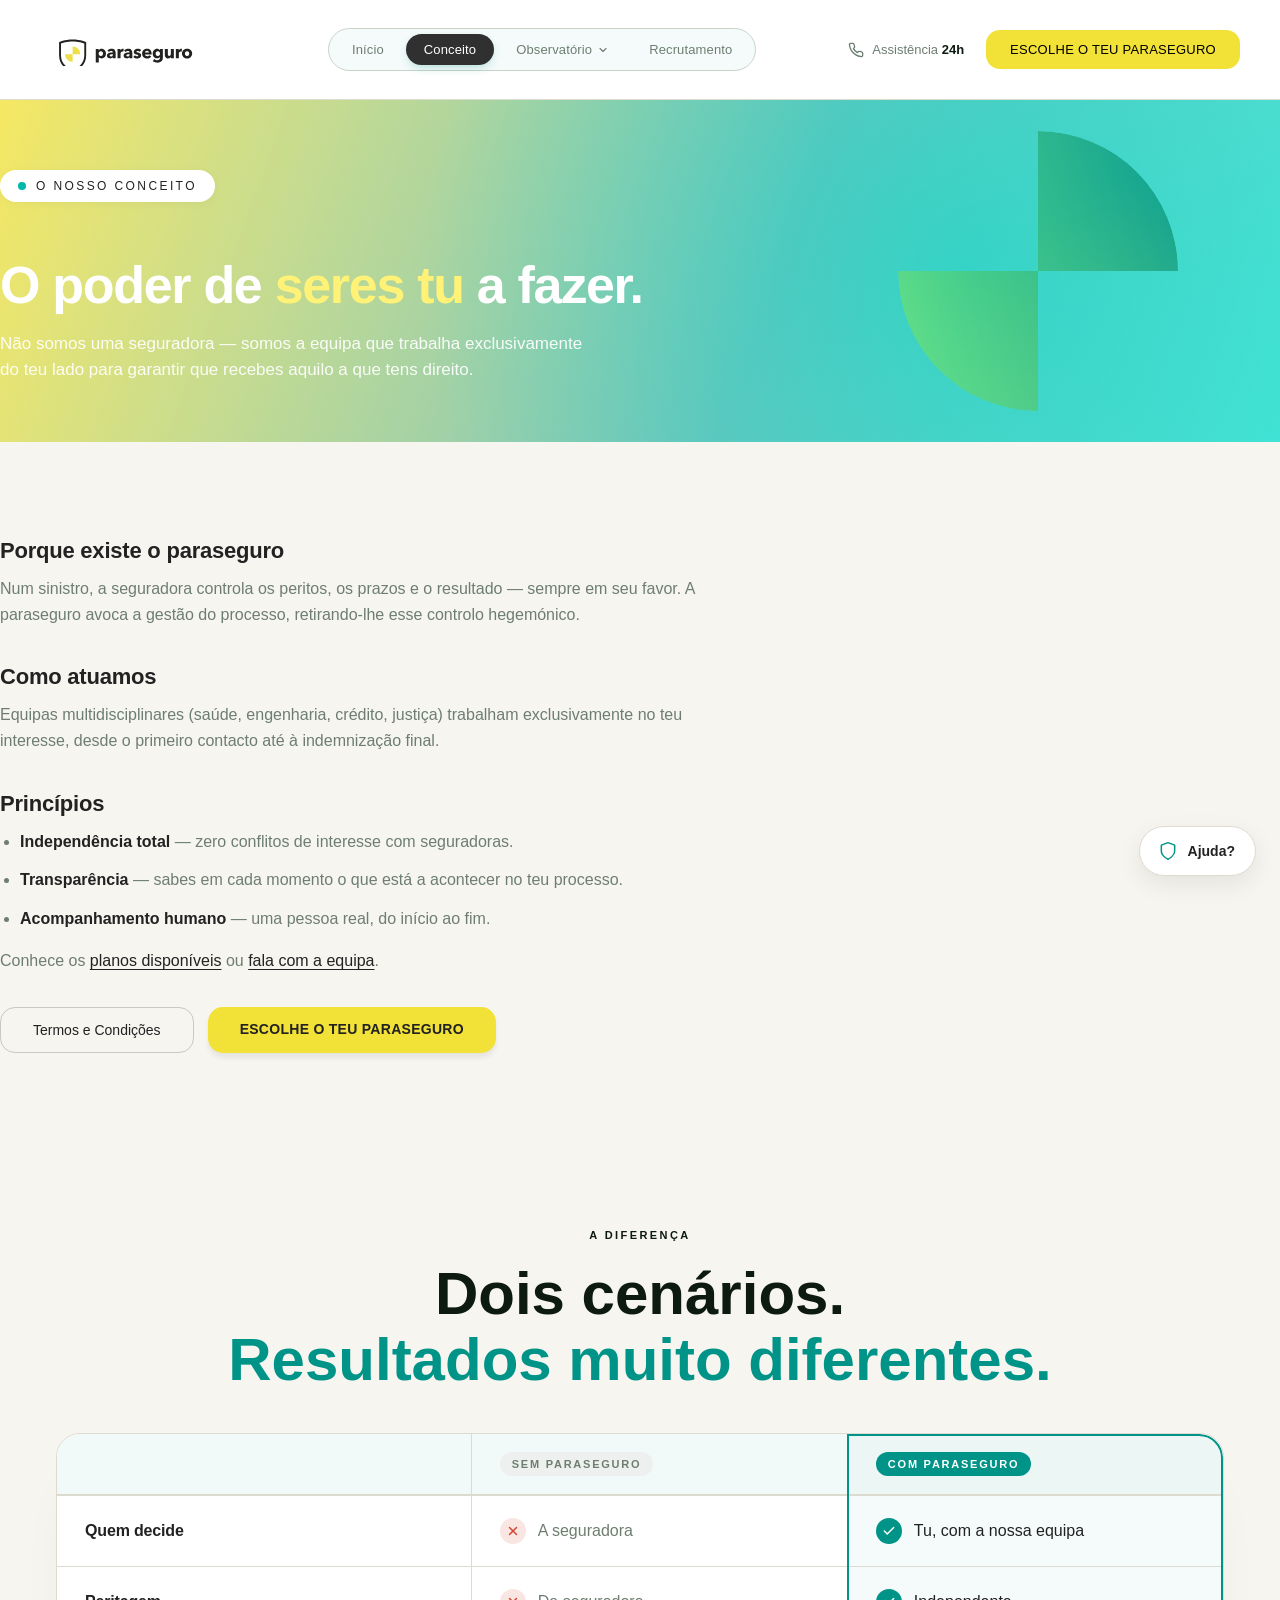
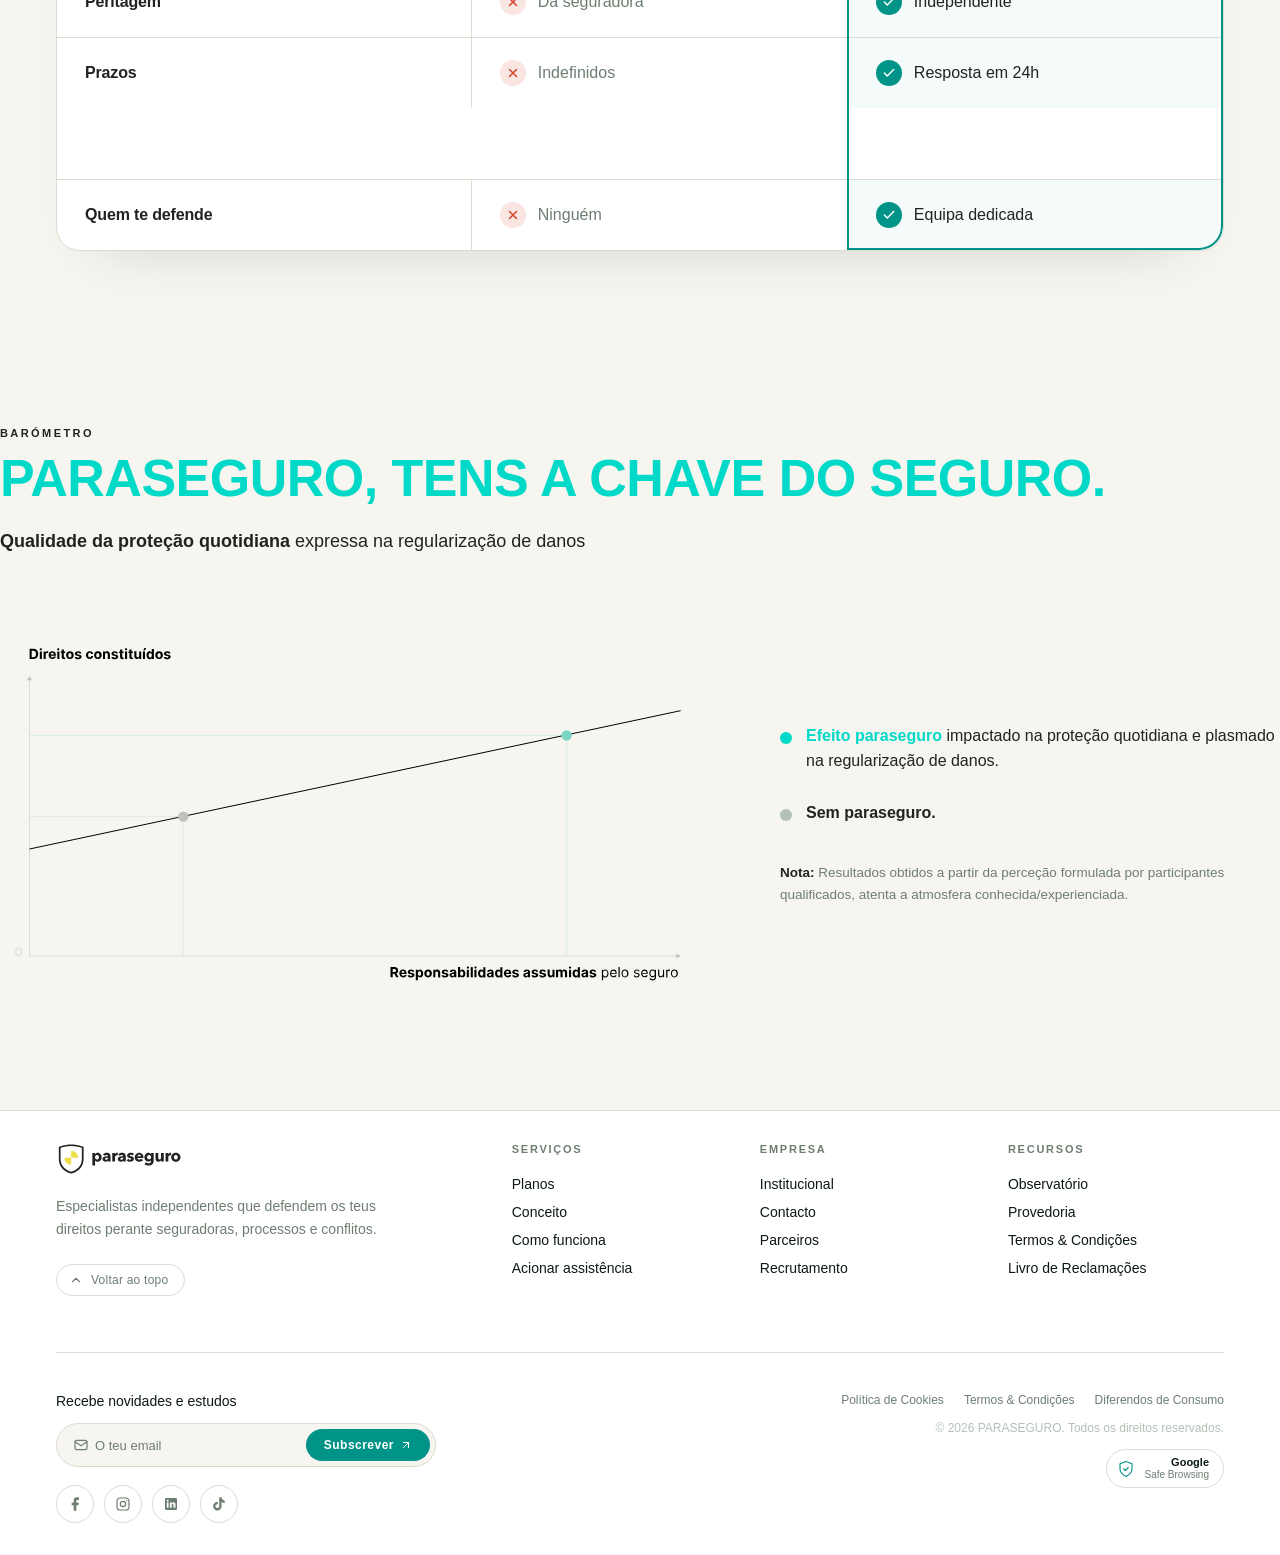
==== commit 3e435ea3: "Versao mais atualizada hero completo e footer bleed" ====
--- a/conceito.html
+++ b/conceito.html
@@ -57,6 +57,135 @@
         </div>
       </article>
     </section>
+
+    <!-- ═══════ VERSUS — comparação prática ═══════ -->
+    <section class="versus max-w">
+      <div class="section-eyebrow">A DIFERENÇA</div>
+      <h2 class="section-title">Dois cenários.<br> <em>Resultados muito diferentes.</em></h2>
+
+      <div class="vs-compare">
+        <div class="vs-head">
+          <div class="vs-head-cell vs-head-cell--label" aria-hidden="true"></div>
+          <div class="vs-head-cell vs-head-cell--bad">
+            <span class="vs-pill vs-pill--bad">Sem paraseguro</span>
+          </div>
+          <div class="vs-head-cell vs-head-cell--good">
+            <span class="vs-pill vs-pill--good">Com paraseguro</span>
+          </div>
+        </div>
+
+        <div class="vs-row">
+          <div class="vs-label">Quem decide</div>
+          <div class="vs-side vs-side--bad">
+            <span class="vs-mark vs-mark--x" aria-hidden="true">
+              <svg viewBox="0 0 24 24" fill="none" stroke="currentColor" stroke-width="2.5" stroke-linecap="round">
+                <line x1="18" y1="6" x2="6" y2="18" />
+                <line x1="6" y1="6" x2="18" y2="18" />
+              </svg>
+            </span>
+            <span>A seguradora</span>
+          </div>
+          <div class="vs-side vs-side--good">
+            <span class="vs-mark vs-mark--v" aria-hidden="true">
+              <svg viewBox="0 0 24 24" fill="none" stroke="currentColor" stroke-width="2.5" stroke-linecap="round"
+                stroke-linejoin="round">
+                <polyline points="20 6 9 17 4 12" />
+              </svg>
+            </span>
+            <span>Tu, com a nossa equipa</span>
+          </div>
+        </div>
+
+        <div class="vs-row">
+          <div class="vs-label">Peritagem</div>
+          <div class="vs-side vs-side--bad">
+            <span class="vs-mark vs-mark--x" aria-hidden="true">
+              <svg viewBox="0 0 24 24" fill="none" stroke="currentColor" stroke-width="2.5" stroke-linecap="round">
+                <line x1="18" y1="6" x2="6" y2="18" />
+                <line x1="6" y1="6" x2="18" y2="18" />
+              </svg>
+            </span>
+            <span>Da seguradora</span>
+          </div>
+          <div class="vs-side vs-side--good">
+            <span class="vs-mark vs-mark--v" aria-hidden="true">
+              <svg viewBox="0 0 24 24" fill="none" stroke="currentColor" stroke-width="2.5" stroke-linecap="round"
+                stroke-linejoin="round">
+                <polyline points="20 6 9 17 4 12" />
+              </svg>
+            </span>
+            <span>Independente</span>
+          </div>
+        </div>
+
+        <div class="vs-row">
+          <div class="vs-label">Prazos</div>
+          <div class="vs-side vs-side--bad">
+            <span class="vs-mark vs-mark--x" aria-hidden="true">
+              <svg viewBox="0 0 24 24" fill="none" stroke="currentColor" stroke-width="2.5" stroke-linecap="round">
+                <line x1="18" y1="6" x2="6" y2="18" />
+                <line x1="6" y1="6" x2="18" y2="18" />
+              </svg>
+            </span>
+            <span>Indefinidos</span>
+          </div>
+          <div class="vs-side vs-side--good">
+            <span class="vs-mark vs-mark--v" aria-hidden="true">
+              <svg viewBox="0 0 24 24" fill="none" stroke="currentColor" stroke-width="2.5" stroke-linecap="round"
+                stroke-linejoin="round">
+                <polyline points="20 6 9 17 4 12" />
+              </svg>
+            </span>
+            <span>Resposta em 24h</span>
+          </div>
+        </div>
+
+        <div class="vs-row">
+          <div class="vs-label">Indemnização</div>
+          <div class="vs-side vs-side--bad">
+            <span class="vs-mark vs-mark--x" aria-hidden="true">
+              <svg viewBox="0 0 24 24" fill="none" stroke="currentColor" stroke-width="2.5" stroke-linecap="round">
+                <line x1="18" y1="6" x2="6" y2="18" />
+                <line x1="6" y1="6" x2="18" y2="18" />
+              </svg>
+            </span>
+            <span>Minimizada</span>
+          </div>
+          <div class="vs-side vs-side--good">
+            <span class="vs-mark vs-mark--v" aria-hidden="true">
+              <svg viewBox="0 0 24 24" fill="none" stroke="currentColor" stroke-width="2.5" stroke-linecap="round"
+                stroke-linejoin="round">
+                <polyline points="20 6 9 17 4 12" />
+              </svg>
+            </span>
+            <span>Sem cortes</span>
+          </div>
+        </div>
+
+        <div class="vs-row">
+          <div class="vs-label">Quem te defende</div>
+          <div class="vs-side vs-side--bad">
+            <span class="vs-mark vs-mark--x" aria-hidden="true">
+              <svg viewBox="0 0 24 24" fill="none" stroke="currentColor" stroke-width="2.5" stroke-linecap="round">
+                <line x1="18" y1="6" x2="6" y2="18" />
+                <line x1="6" y1="6" x2="18" y2="18" />
+              </svg>
+            </span>
+            <span>Ninguém</span>
+          </div>
+          <div class="vs-side vs-side--good">
+            <span class="vs-mark vs-mark--v" aria-hidden="true">
+              <svg viewBox="0 0 24 24" fill="none" stroke="currentColor" stroke-width="2.5" stroke-linecap="round"
+                stroke-linejoin="round">
+                <polyline points="20 6 9 17 4 12" />
+              </svg>
+            </span>
+            <span>Equipa dedicada</span>
+          </div>
+        </div>
+      </div>
+    </section>
+
     <section class="barometro max-w">
       <div class="section-eyebrow">BARÓMETRO</div>
       <h2 class="barometro-title">PARASEGURO, TENS A CHAVE DO SEGURO.</h2>
@@ -87,8 +216,8 @@
   <div id="footer-slot"></div>
   <div id="chat-slot"></div>
 
-  <script src="components.js" defer></script>
-  <script src="index.js" defer></script>
+  <script src="components.js?v=4" defer></script>
+  <script src="index.js?v=4" defer></script>
 </body>
 
 </html>
--- a/styles.css
+++ b/styles.css
@@ -489,20 +489,174 @@
 
 .nav-links {
   display: flex;
-  gap: 36px;
+  gap: 4px;
   list-style: none;
+  background: color-mix(in srgb, var(--emerald) 4%, var(--white));
+  border: 1px solid color-mix(in srgb, var(--emerald) 10%, var(--rule));
+  border-radius: 999px;
+  padding: 5px;
+  margin: 0;
+}
+
+.nav-links li {
+  list-style: none;
 }
 
 .nav-links a {
-  font-size: 14px;
+  display: inline-flex;
+  align-items: center;
+  font-family: 'montserrat', sans-serif;
+  font-size: 13px;
+  font-weight: 500;
   color: var(--mid);
   text-decoration: none;
-  font-weight: 400;
-  transition: color 0.2s;
+  padding: 8px 18px;
+  border-radius: 999px;
+  letter-spacing: 0.01em;
+  transition: background 0.2s ease, color 0.2s ease, box-shadow 0.2s ease;
 }
 
 .nav-links a:hover {
   color: var(--ink);
+  background: rgba(255, 255, 255, 0.7);
+}
+
+.nav-links a.is-active {
+  background: rgb(48, 48, 48);
+  color: var(--white);
+  box-shadow: 0 4px 12px -4px color-mix(in srgb, var(--emerald) 40%, transparent);
+}
+
+.nav-links a.is-active:hover {
+  background: rgb(71, 71, 71);
+  color: var(--white);
+}
+
+/* ─── Dropdown submenu (desktop) ─── */
+
+.nav-has-submenu {
+  position: relative;
+}
+
+.nav-has-submenu > a {
+  display: inline-flex;
+  align-items: center;
+  gap: 5px;
+}
+
+.nav-chev {
+  width: 12px;
+  height: 12px;
+  transition: transform 0.25s ease;
+}
+
+.nav-has-submenu:hover .nav-chev,
+.nav-has-submenu:focus-within .nav-chev {
+  transform: rotate(180deg);
+}
+
+.nav-submenu {
+  position: absolute;
+  top: calc(100% + 10px);
+  left: 50%;
+  transform: translateX(-50%) translateY(-6px);
+  min-width: 320px;
+  background: var(--white);
+  border: 1px solid var(--rule);
+  border-radius: 14px;
+  padding: 8px;
+  list-style: none;
+  margin: 0;
+  display: flex;
+  flex-direction: column;
+  gap: 2px;
+  box-shadow: 0 18px 40px -12px rgba(0, 50, 42, 0.25),
+              0 6px 16px -8px rgba(0, 50, 42, 0.12);
+  opacity: 0;
+  visibility: hidden;
+  pointer-events: none;
+  transition: opacity 0.22s ease, visibility 0s linear 0.22s, transform 0.22s ease;
+  z-index: 10;
+}
+
+.nav-has-submenu:hover .nav-submenu,
+.nav-has-submenu:focus-within .nav-submenu {
+  opacity: 1;
+  visibility: visible;
+  pointer-events: auto;
+  transform: translateX(-50%) translateY(0);
+  transition: opacity 0.22s ease, visibility 0s, transform 0.22s ease;
+}
+
+/* "bridge" invisível entre o link e o dropdown para o hover não falhar */
+.nav-submenu::before {
+  content: '';
+  position: absolute;
+  top: -12px;
+  left: 0;
+  right: 0;
+  height: 14px;
+}
+
+.nav-submenu li {
+  list-style: none;
+}
+
+.nav-submenu a {
+  display: flex;
+  align-items: flex-start;
+  gap: 14px;
+  padding: 12px 14px;
+  border-radius: 10px;
+  background: transparent;
+  color: var(--ink);
+  text-decoration: none;
+  transition: background 0.2s ease;
+}
+
+.nav-submenu a:hover {
+  background: color-mix(in srgb, var(--emerald) 6%, var(--white));
+}
+
+.nav-sub-num {
+  font-family: 'montserrat', sans-serif;
+  font-size: 11px;
+  font-weight: 700;
+  letter-spacing: 0.1em;
+  color: var(--emerald);
+  background: color-mix(in srgb, var(--emerald) 10%, var(--white));
+  border-radius: 6px;
+  padding: 3px 6px;
+  flex-shrink: 0;
+  margin-top: 2px;
+}
+
+.nav-sub-text {
+  display: flex;
+  flex-direction: column;
+  gap: 2px;
+}
+
+.nav-sub-text strong {
+  font-family: 'montserrat', sans-serif;
+  font-size: 14px;
+  font-weight: 600;
+  color: var(--ink);
+  letter-spacing: -0.005em;
+}
+
+.nav-sub-text em {
+  font-style: normal;
+  font-size: 12px;
+  color: var(--mid);
+}
+
+/* Mobile: sub-items aparecem inline com indent */
+.nav-mobile-sub a {
+  padding-left: 24px !important;
+  font-size: 14px !important;
+  color: var(--mid) !important;
+  font-weight: 400 !important;
 }
 
 .nav-cta {
@@ -513,7 +667,7 @@
   font-weight: 500;
   padding: 12px 24px;
   border: none;
-  border-radius: 6px;
+  border-radius: 14px;
   cursor: pointer;
   letter-spacing: 0.02em;
   transition: background 0.2s;
@@ -535,7 +689,7 @@
 
 .hero {
   background:
-    linear-gradient(to bottom right, #cfe7df 0%, #e4f1ec 45%, #f8fbf900 100%);
+    radial-gradient(circle at 0% 100%, rgba(242, 225, 54, 0.16), transparent 60%), linear-gradient(109deg, rgb(0 147 135), #abfd2773);
   padding-block: 20px;
   padding-bottom: 70px;
 }
@@ -588,7 +742,7 @@
   font-weight: 700;
   font-size: 60px;
   line-height: 0.99;
-  color: var(--grey);
+  color: var(--white);
   letter-spacing: -0.02em;
   margin-bottom: 8px;
 }
@@ -598,7 +752,7 @@
   font-weight: 700;
   font-size: 60px;
   line-height: 0.92;
-  color: var(--cyan-dark);
+  color: var(--yellow);
   display: block;
   margin-bottom: 36px;
 }
@@ -607,20 +761,11 @@
   font-family: 'montserrat', sans-serif;
   font-size: 18px;
   line-height: 1.45;
-  color: var(--grey);
+  color: var(--white);
   font-weight: 500;
   max-width: 480px;
   margin-bottom: 45px;
   letter-spacing: -0.005em;
-}
-
-.hero-desc {
-  font-size: 15px;
-  color: var(--grey);
-  line-height: 1.7;
-  max-width: 440px;
-  font-weight: 300;
-  margin-bottom: 40px;
 }
 
 .hero-actions {
@@ -682,6 +827,15 @@
   border-color: rgba(27, 27, 27, 0.4);
 }
 
+.hero .btn-ghost {
+  color: var(--white);
+  border-color: rgba(255, 255, 255, 0.45);
+}
+
+.hero .btn-ghost:hover {
+  border-color: rgba(255, 255, 255, 0.85);
+}
+
 .hero-stats {
   display: flex;
   gap: 56px;
@@ -692,24 +846,21 @@
   font-family: 'montserrat', sans-serif;
   font-size: 30px;
   font-weight: 700;
-  color: var(--grey);
+  color: var(--white);
   letter-spacing: -0.02em;
   line-height: 1.1;
 }
 
 .hero-stat-label {
   font-size: 13px;
-  color: var(--grey);
+  color: rgba(255, 255, 255, 0.8);
   font-weight: 300;
   margin-top: 6px;
 }
 
 .hero-right {
   position: relative;
-  background-image:
-    url(files/pexels-photo-27175882.jpeg);
-  background-position: center;
-  background-size: cover;
+  background-color: var(--ink2);
   display: flex;
   flex-direction: column;
   justify-content: flex-end;
@@ -721,6 +872,26 @@
   width: 100%;
   justify-self: end;
   max-width: 680px;
+  overflow: hidden;
+  box-shadow:
+    0 50px 80px -20px rgba(0, 50, 42, 0.45),
+    0 25px 45px -15px rgba(0, 50, 42, 0.30),
+    0 8px 16px -8px rgba(0, 50, 42, 0.20);
+}
+
+.hero-video {
+  position: absolute;
+  inset: 0;
+  width: 100%;
+  height: 100%;
+  object-fit: cover;
+  z-index: 0;
+  pointer-events: none;
+}
+
+.hero-overlay {
+  position: relative;
+  z-index: 1;
 }
 
 .hero-overlay {
@@ -765,7 +936,7 @@
 
 .hero-mini-value {
   font-size: 26px;
-  font-weight: 700;
+  font-weight: 600;
   color: var(--grey);
   letter-spacing: -0.02em;
   line-height: 1.1;
@@ -778,106 +949,354 @@
   font-weight: 300;
 }
 
-.hero-shield {
-  width: 240px;
-  height: 240px;
-  margin: 0 auto;
+/* ════════════════════════════════════════════════
+   HERO ALTERNATIVO (exploração — desktop only)
+   ════════════════════════════════════════════════ */
+
+.hero-alt {
   position: relative;
-  display: flex;
+  isolation: isolate;
+  padding: 32px 0 130px;
+  overflow: hidden;
+  min-height: 90vh;
+  min-height: 90svh;
+  display: flex;
+  flex-direction: column;
+}
+
+.hero-alt-bg {
+  position: absolute;
+  inset: 0;
+  z-index: -2;
+  overflow: hidden;
+}
+
+.hero-alt-slide {
+  position: absolute;
+  inset: 0;
+  background-size: cover;
+  background-position: center;
+  background-repeat: no-repeat;
+  opacity: 0;
+  transform: scale(1.04);
+  transition: opacity 1.2s ease, transform 7s ease-out;
+  will-change: opacity, transform;
+}
+
+.hero-alt-slide.is-active {
+  opacity: 1;
+  transform: scale(1);
+}
+
+.hero-alt-dots {
+  position: absolute;
+  top: 50%;
+  right: 28px;
+  transform: translateY(-50%);
+  display: flex;
+  flex-direction: column;
+  gap: 12px;
+  z-index: 3;
+}
+
+.hero-alt-dot {
+  width: 10px;
+  height: 10px;
+  padding: 0;
+  border-radius: 999px;
+  border: 1.5px solid rgba(255, 255, 255, 0.7);
+  background: transparent;
+  cursor: pointer;
+  transition: height 0.35s ease, background 0.35s ease, border-color 0.35s ease;
+}
+
+.hero-alt-dot:hover {
+  background: rgba(255, 255, 255, 0.5);
+}
+
+.hero-alt-dot.is-active {
+  height: 32px;
+  background: var(--yellow);
+  border-color: var(--yellow);
+}
+
+.hero-alt-dot:focus-visible {
+  outline: 2px solid var(--yellow);
+  outline-offset: 3px;
+}
+
+@media (prefers-reduced-motion: reduce) {
+  .hero-alt-slide {
+    transition: opacity 0.2s ease;
+    transform: none;
+  }
+  .hero-alt-slide.is-active {
+    transform: none;
+  }
+}
+
+.hero-alt-overlay {
+  position: absolute;
+  inset: 0;
+  background:
+    linear-gradient(115deg, rgba(0, 120, 110, 0.10) 0%, rgba(0, 147, 135, 0.05) 55%, rgba(242, 225, 54, 0.02) 100%),
+    linear-gradient(180deg, rgba(8, 30, 40, 0.32) 0%, rgba(8, 30, 40, 0.12) 50%, rgba(8, 30, 40, 0.42) 100%);
+  z-index: -1;
+}
+
+.hero-alt-inner {
+  position: relative;
+  padding: 40px 56px 0;
+  display: flex;
+  flex-direction: column;
+  gap: 0;
+  flex: 1;
+  width: 100%;
+}
+
+/* ─── Topo: eyebrow + badge ─── */
+
+.hero-alt-top {
+  display: flex;
+  justify-content: space-between;
+  align-items: flex-start;
+  gap: 24px;
+  padding-bottom: 20px;
+}
+
+.hero-alt-eyebrow {
+  display: flex;
+  flex-direction: column;
+  gap: 2px;
+}
+
+.hero-alt-eyebrow span {
+  font-family: 'Montserrat', sans-serif;
+  font-size: 11px;
+  letter-spacing: 0.14em;
+  text-transform: uppercase;
+  color: rgba(255, 255, 255, 0.78);
+  font-weight: 500;
+  line-height: 1.4;
+}
+
+.hero-alt-badge {
+  display: flex;
+  flex-direction: column;
+  align-items: flex-end;
+  gap: 2px;
+  text-align: right;
+}
+
+.hero-alt-badge-value {
+  font-family: 'Montserrat', sans-serif;
+  font-size: 20px;
+  font-weight: 700;
+  color: #fff;
+  letter-spacing: -0.01em;
+  line-height: 1;
+}
+
+.hero-alt-badge-label {
+  font-size: 11px;
+  letter-spacing: 0.06em;
+  color: rgba(255, 255, 255, 0.78);
+  font-weight: 400;
+  line-height: 1.4;
+}
+
+/* ─── Corpo: descrição + headline ─── */
+
+.hero-alt-body {
+  display: grid;
+  grid-template-columns: 1.5fr 1fr;
+  gap: 40px;
+  align-items: end;
+  padding: 60px 0 80px;
+  min-height: 380px;
+  flex: 1;
+}
+
+.hero-alt-left {
+  display: flex;
+  flex-direction: column;
+  gap: 26px;
+  max-width: 460px;
+  padding-bottom: 6px;
+}
+
+.hero-alt-desc {
+  font-family: 'Montserrat', sans-serif;
+  font-size: 14px;
+  line-height: 1.65;
+  color: rgba(255, 255, 255, 0.92);
+  font-weight: 400;
+  margin: 0;
+}
+
+.hero-alt-actions {
+  display: flex;
+  flex-wrap: wrap;
   align-items: center;
-  justify-content: center;
-}
-
-.shield-ring-1 {
-  position: absolute;
-  width: 240px;
-  height: 240px;
-  border: 1px solid rgba(255, 255, 255, 0.05);
-  border-radius: 50%;
-}
-
-.shield-ring-2 {
-  position: absolute;
-  width: 180px;
-  height: 180px;
-  border: 1px solid rgba(255, 255, 255, 0.08);
-  border-radius: 50%;
-}
-
-.shield-ring-3 {
-  position: absolute;
-  width: 120px;
-  height: 120px;
-  border: 1px solid rgba(255, 255, 255, 0.1);
-  border-radius: 50%;
-}
-
-.shield-core {
-  width: 80px;
-  height: 80px;
-  background: rgba(0, 212, 170, 0.12);
-  border: 1px solid rgba(0, 212, 170, 0.25);
-  border-radius: 50%;
-  display: flex;
+  gap: 14px;
+}
+
+.hero-alt-cta {
+  display: inline-flex;
   align-items: center;
-  justify-content: center;
-  z-index: 1;
-}
-
-.shield-core svg {
+  gap: 10px;
+  font-family: 'Montserrat', sans-serif;
+  font-size: 12px;
+  font-weight: 700;
+  letter-spacing: 0.1em;
+  text-transform: uppercase;
+  padding: 14px 22px;
+  border-radius: 10px;
+  text-decoration: none;
+  width: fit-content;
+  cursor: pointer;
+  transition: transform 0.2s ease, box-shadow 0.2s ease, background 0.2s ease, border-color 0.2s ease, color 0.2s ease;
+}
+
+.hero-alt-cta--primary {
+  background: var(--yellow);
+  color: #0f2f35;
+  box-shadow: 0 8px 20px rgba(0, 0, 0, 0.18);
+}
+
+.hero-alt-cta--primary:hover {
+  transform: translateY(-1px);
+  background: var(--yellow-dark);
+  box-shadow: 0 12px 26px rgba(0, 0, 0, 0.28);
+}
+
+.hero-alt-cta--ghost {
+  background: transparent;
+  color: #fff;
+  border: 1px solid rgba(255, 255, 255, 0.55);
+  padding: 13px 20px;
+}
+
+.hero-alt-cta--ghost:hover {
+  background: rgba(255, 255, 255, 0.08);
+  border-color: rgba(255, 255, 255, 0.9);
+  transform: translateY(-1px);
+}
+
+.hero-alt-cta svg {
+  width: 14px;
+  height: 14px;
+}
+
+.hero-alt-headline {
+  font-family: 'Montserrat', sans-serif;
+  font-weight: 700;
+  font-size: clamp(38px, 4.5vw, 60px);
+  line-height: 0.98;
+  letter-spacing: -0.02em;
+  color: #ffffff;
+  text-align: left;
+  margin: 0;
+  text-shadow: 0 2px 24px rgba(0, 0, 0, 0.18);
+}
+
+.hero-alt-headline span {
+  display: block;
+}
+
+.hero-alt-headline-accent {
+  color: var(--yellow);
+}
+
+/* ─── Cartão "O que oferecemos" — sobrepõe o final do hero ─── */
+
+.offer-card {
+  background: #ffffff;
+  border-radius: 24px;
+  padding: 44px 48px;
+  margin: 40px 0 -110px;
+  box-shadow:
+    0 30px 60px -25px rgba(8, 30, 40, 0.35),
+    0 12px 24px -12px rgba(8, 30, 40, 0.18);
+  display: grid;
+  grid-template-columns: 1fr 2.2fr;
+  gap: 56px;
+  align-items: start;
+}
+
+.offer-card-head {
+  display: flex;
+  flex-direction: column;
+  gap: 14px;
+  border-right: 1px solid rgba(15, 47, 53, 0.08);
+  padding-right: 32px;
+}
+
+.offer-card-eyebrow {
+  font-family: 'Montserrat', sans-serif;
+  font-size: 11px;
+  letter-spacing: 0.18em;
+  color: var(--emerald-deep);
+  font-weight: 600;
+}
+
+.offer-card-title {
+  font-family: 'Montserrat', sans-serif;
+  font-size: 26px;
+  font-weight: 700;
+  line-height: 1.15;
+  letter-spacing: -0.01em;
+  color: #0f2f35;
+  margin: 0;
+}
+
+.offer-card-grid {
+  display: grid;
+  grid-template-columns: repeat(4, 1fr);
+  gap: 28px;
+}
+
+.offer-item {
+  display: flex;
+  flex-direction: column;
+  gap: 8px;
+}
+
+.offer-item-icon {
   width: 36px;
   height: 36px;
-  stroke: var(--cyan);
-  fill: none;
-  stroke-width: 1.5;
-}
-
-.hero-proof-list {
-  display: flex;
-  flex-direction: column;
-  gap: var(--gap);
-  margin-top: 40px;
-  padding: 0px 20px;
-}
-
-.hero-proof-item {
-  padding: 14px 18px;
-  background: #f0f9fff5;
-  border: 1px solid rgba(255, 255, 255, 0.06);
-  border-radius: 15px;
-}
-
-.hero-proof-item .title {
-  font-size: 14px;
-  font-weight: 500;
-  color: var(--grey) 40%;
-  margin-bottom: 4px;
-}
-
-.hero-proof-icon {
-  width: 24px;
-  height: 24px;
-  flex-shrink: 0;
-}
-
-.hero-proof-icon svg {
-  width: 18px;
-  height: 18px;
-  stroke: var(--yellow);
-  fill: none;
-  stroke-width: 1.8;
-}
-
-.hero-proof-text {
-  font-size: 14px;
-  color: var(--grey);
-  font-weight: 300;
-}
-
-.hero-proof-text strong {
-  color: var(--grey);
-  font-weight: 500;
-}
+  color: var(--emerald-deep);
+  margin-bottom: 6px;
+  transition: transform 0.3s ease;
+  transform-origin: left center;
+}
+
+.offer-item:hover .offer-item-icon {
+  transform: scale(1.18);
+}
+
+.offer-item-icon svg {
+  width: 100%;
+  height: 100%;
+}
+
+.offer-item-title {
+  font-family: 'Montserrat', sans-serif;
+  font-size: 15px;
+  font-weight: 700;
+  letter-spacing: -0.005em;
+  color: #0f2f35;
+  margin: 0;
+}
+
+.offer-item-text {
+  font-size: 13px;
+  line-height: 1.55;
+  color: rgba(15, 47, 53, 0.7);
+  font-weight: 400;
+  margin: 0;
+}
+
 
 /* ════════════════════════════════════════════════
    LOGO BAR
@@ -917,25 +1336,42 @@
 .logo-mark {
   display: inline-flex;
   align-items: center;
-  gap: 10px;
-  color: #9aa5a0;
-  font-family: 'montserrat', sans-serif;
-  font-size: 17px;
+  gap: 12px;
+  color: var(--mid);
+  font-family: 'montserrat', sans-serif;
+  font-size: 13px;
   font-weight: 500;
-  letter-spacing: -0.01em;
-  opacity: 0.85;
-  transition: color 0.2s ease, opacity 0.2s ease;
+  letter-spacing: 0.02em;
+  opacity: 0.75;
   cursor: default;
+  position: relative;
+  transition: color 0.25s ease, opacity 0.25s ease, transform 0.25s ease;
+}
+
+.logo-mark::before {
+  content: '';
+  width: 6px;
+  height: 6px;
+  border-radius: 50%;
+  background: var(--rule);
+  flex-shrink: 0;
+  transition: background 0.25s ease, transform 0.25s ease;
 }
 
 .logo-mark:hover {
-  color: var(--ink);
+  color: var(--emerald);
   opacity: 1;
+  transform: translateY(-1px);
+}
+
+.logo-mark:hover::before {
+  background: var(--emerald);
+  transform: scale(1.4);
 }
 
 .logo-mark svg {
-  width: 22px;
-  height: 22px;
+  width: 18px;
+  height: 18px;
   flex-shrink: 0;
 }
 
@@ -973,55 +1409,8 @@
 }
 
 /* ════════════════════════════════════════════════
-   MARQUEE
+   SHARED — section eyebrow
    ════════════════════════════════════════════════ */
-
-.marquee-wrap {
-  margin: 0px 0px 50px 0px;
-  border: 1px solid #005f5718;
-  padding: 14px 0;
-  overflow: hidden;
-  white-space: nowrap;
-  border-radius: 0px 0px 20px 20px;
-}
-
-.marquee-inner {
-  display: inline-block;
-  animation: marquee 80s linear infinite
-}
-
-.marquee-inner span {
-  font-size: 11px;
-  letter-spacing: 0.2em;
-  text-transform: uppercase;
-  color: #444444a0;
-  margin: 0 32px
-}
-
-.marquee-inner span.accent {
-  color: var(--cyan)
-}
-
-@keyframes marquee {
-  0% {
-    transform: translateX(0)
-  }
-
-  100% {
-    transform: translateX(-50%)
-  }
-}
-
-/* ════════════════════════════════════════════════
-   CONCEITO
-   ════════════════════════════════════════════════ */
-
-.conceito {
-  background: var(--white);
-  padding: 70px 80px;
-  border-bottom: 1px solid var(--rule);
-  margin-top: 50px;
-}
 
 .section-eyebrow {
   font-size: 11px;
@@ -1032,57 +1421,6 @@
   text-align: center;
 }
 
-.conceito-grid {
-  display: grid;
-  grid-template-columns: 1fr 1fr;
-  gap: 80px;
-  align-items: start;
-}
-
-.conceito-title {
-  font-family: 'montserrat', sans-serif;
-  font-weight: 700;
-  font-size: 44px;
-  line-height: 1/4;
-  color: var(--ink);
-}
-
-.conceito-title em {
-  line-height: 1.8;
-  color: var(--emerald);
-}
-
-.conceito-body {
-  font-size: 16px;
-  color: var(--mid);
-  line-height: 1.8;
-  font-weight: 300;
-  margin-bottom: 16px;
-}
-
-.conceito-body strong {
-  color: var(--ink);
-  font-weight: 500;
-}
-
-.section-link {
-  margin-top: 28px;
-  font-size: 13px;
-  font-weight: 600;
-  color: var(--emerald);
-  letter-spacing: 0.06em;
-  text-transform: uppercase;
-  display: inline-flex;
-  align-items: center;
-  gap: 8px;
-  cursor: pointer;
-}
-
-.section-link::after {
-  content: '\2197';
-  font-size: 16px;
-}
-
 /* ════════════════════════════════════════════════
    VERSUS
    ════════════════════════════════════════════════ */
@@ -1111,119 +1449,146 @@
   font-style: normal;
 }
 
-.versus-grid {
+.vs-compare {
+  --vs-cols: 1.1fr 1fr 1fr;
+  position: relative;
+  background: var(--white);
+  border: 1px solid var(--rule);
+  border-radius: 24px;
+  overflow: hidden;
+  box-shadow: 0 30px 60px -45px rgba(0, 60, 50, 0.25);
+}
+
+.vs-compare::after {
+  content: '';
+  position: absolute;
+  top: 0;
+  right: 0;
+  bottom: 0;
+  width: calc(100% / 3.1);
+  border: 2.5px solid var(--emerald);
+  border-top-right-radius: 24px;
+  border-bottom-right-radius: 24px;
+  pointer-events: none;
+  z-index: 3;
+}
+
+.vs-head,
+.vs-row {
   display: grid;
-  grid-template-columns: 1fr 1fr;
-  gap: 20px;
-}
-
-.vs-card {
-  padding: 40px 36px;
-  border-radius: 20px;
-}
-
-.vs-card.bad {
-  background: #efeadf;
-  border: 1px solid #e0dacb;
-}
-
-.vs-card.good {
-  background:
-    radial-gradient(circle at 0% 100%, rgba(242, 225, 54, 0.16), transparent 60%),
-    linear-gradient(160deg, var(--emerald), var(--emerald-dark));
-}
-
-
-.vs-tag {
-  font-size: 11px;
-  letter-spacing: 0.18em;
-  text-transform: uppercase;
-  font-weight: 700;
-  margin-bottom: 20px;
-  display: flex;
+  grid-template-columns: var(--vs-cols);
+  align-items: stretch;
+}
+
+.vs-head {
+  background: color-mix(in srgb, var(--emerald) 5%, var(--white));
+  border-bottom: 1px solid var(--rule);
+}
+
+.vs-head-cell {
+  padding: 18px 28px;
+  display: flex;
+  align-items: center;
+}
+
+.vs-head-cell--bad {
+  border-left: 1px solid var(--rule);
+}
+
+.vs-head-cell--good {
+  border-left: 1px solid var(--rule);
+  background: color-mix(in srgb, var(--emerald) 8%, var(--white));
+}
+
+.vs-pill {
+  display: inline-flex;
   align-items: center;
   gap: 8px;
-}
-
-.vs-card.bad .vs-tag {
-  color: var(--faint);
-}
-
-.vs-card.good .vs-tag {
-  color: var(--yellow);
-}
-
-.vs-tag-icon {
-  width: 22px;
-  height: 22px;
-  border-radius: 5px;
-  display: flex;
+  font-size: 11px;
+  font-weight: 700;
+  letter-spacing: 0.16em;
+  text-transform: uppercase;
+  padding: 6px 12px;
+  border-radius: 999px;
+}
+
+.vs-pill--bad {
+  background: color-mix(in srgb, var(--mid) 12%, var(--white));
+  color: var(--mid);
+}
+
+.vs-pill--good {
+  background: var(--emerald);
+  color: var(--white);
+}
+
+.vs-row {
+  border-top: 1px solid var(--rule);
+  transition: background 0.2s ease;
+}
+
+.vs-row:first-of-type {
+  border-top: 0;
+}
+
+.vs-row:hover {
+  background: color-mix(in srgb, var(--emerald) 3%, var(--white));
+}
+
+.vs-label,
+.vs-side {
+  padding: 22px 28px;
+  display: flex;
+  align-items: center;
+  font-size: 16px;
+  line-height: 1.35;
+}
+
+.vs-label {
+  font-weight: 600;
+  color: var(--grey);
+  letter-spacing: -0.01em;
+}
+
+.vs-side {
+  border-left: 1px solid var(--rule);
+  gap: 12px;
+  font-weight: 500;
+}
+
+.vs-side--bad {
+  color: var(--mid);
+}
+
+.vs-side--good {
+  color: var(--grey);
+  background: color-mix(in srgb, var(--emerald) 4%, var(--white));
+}
+
+.vs-mark {
+  flex-shrink: 0;
+  display: inline-flex;
   align-items: center;
   justify-content: center;
-}
-
-.vs-card.bad .vs-tag-icon {
-  background: #ddd8c8;
-}
-
-.vs-card.good .vs-tag-icon {
-  background: rgba(0, 212, 170, 0.15);
-}
-
-.vs-heading {
-  font-family: 'montserrat', sans-serif;
-  font-weight: 600;
-  font-size: 26px;
-  line-height: 1.2;
-  margin-bottom: 20px;
-}
-
-.vs-card.bad .vs-heading {
-  color: var(--ink);
-}
-
-.vs-card.good .vs-heading {
-  color: #fff;
-}
-
-.vs-list {
-  list-style: none;
-  display: flex;
-  flex-direction: column;
-  gap: 14px;
-}
-
-.vs-list li {
-  font-size: 15px;
-  display: flex;
-  gap: 10px;
-  line-height: 1.6;
-  font-weight: 300;
-}
-
-.vs-card.bad .vs-list li {
-  color: var(--mid);
-}
-
-.vs-card.good .vs-list li {
-  color: rgb(255, 255, 255);
-}
-
-.vs-list li::before {
-  content: '';
-  width: 5px;
-  height: 5px;
+  width: 26px;
+  height: 26px;
   border-radius: 50%;
-  flex-shrink: 0;
-  margin-top: 7px;
-}
-
-.vs-card.bad .vs-list li::before {
-  background: var(--faint);
-}
-
-.vs-card.good .vs-list li::before {
-  background: var(--cyan);
+}
+
+.vs-mark svg {
+  width: 14px;
+  height: 14px;
+  display: block;
+}
+
+.vs-mark--x {
+  background: color-mix(in srgb, #d4452f 14%, var(--white));
+  color: #d4452f;
+}
+
+.vs-mark--v {
+  background: var(--emerald);
+  color: var(--white);
 }
 
 /* ════════════════════════════════════════════════
@@ -1231,7 +1596,7 @@
    ════════════════════════════════════════════════ */
 
 .how {
-  background: linear-gradient(to bottom right, #cfe7dfbf 0%, #e4f1ecbb 45%, #f8fbf900 100%);
+  background: var(--chalk);
   padding-block: var(--space-section);
 }
 
@@ -1244,52 +1609,220 @@
   font-size: 50px;
 }
 
-.steps {
+.steps-interactive {
   display: grid;
-  grid-template-columns: 1fr 1fr 1fr;
-  gap: 24px;
-  /* margin-top: 48px; */
-}
-
-.step-card {
-  background: var(--white);
-  border-radius: 16px;
-  padding: 36px 32px;
-  box-shadow: 0 2px 12px rgba(0, 0, 0, 0.04);
-  transition: transform 0.2s ease, box-shadow 0.2s ease;
-}
-
-.step-card:hover {
-  transform: translateY(-2px);
-  box-shadow: 0 6px 20px rgba(0, 0, 0, 0.06);
-}
-
-.step-number {
+  grid-template-columns: 1fr 1.1fr;
+  gap: 56px;
+  align-items: stretch;
+}
+
+.steps-list {
+  display: flex;
+  flex-direction: column;
+  position: relative;
+  padding-left: 18px;
+}
+
+.steps-list::before {
+  content: '';
+  position: absolute;
+  left: 0;
+  top: 0;
+  bottom: 0;
+  width: 2px;
+  background: color-mix(in srgb, var(--emerald) 18%, transparent);
+  border-radius: 2px;
+}
+
+.step-item {
+  position: relative;
+  background: transparent;
+  border: 0;
+  text-align: left;
+  font: inherit;
+  color: inherit;
+  cursor: pointer;
+  padding: 20px 0;
+  border-bottom: 1px solid color-mix(in srgb, var(--emerald) 14%, transparent);
+}
+
+.step-item:first-child {
+  padding-top: 0;
+}
+
+.step-item:last-of-type {
+  border-bottom: 0;
+}
+
+.step-item::before {
+  content: '';
+  position: absolute;
+  left: -18px;
+  top: 0;
+  width: 2px;
+  height: 0;
+  background: var(--emerald);
+  border-radius: 2px;
+  transition: height 0.3s ease;
+}
+
+.step-item.is-active::before {
+  height: 100%;
+}
+
+.step-item-head {
+  display: grid;
+  grid-template-columns: auto 1fr auto;
+  align-items: center;
+  gap: 16px;
+}
+
+.step-item-num {
   font-family: 'montserrat', sans-serif;
   font-weight: 700;
-  font-size: 56px;
-  color: #cfe7df;
-  line-height: 1;
-  margin-bottom: 32px;
-}
-
-.step-chip {
-  display: none;
-}
-
-.step-title {
-  font-size: 18px;
+  font-size: 14px;
+  letter-spacing: 0.1em;
+  color: var(--mid);
+  transition: color 0.2s ease;
+}
+
+.step-item.is-active .step-item-num {
+  color: var(--emerald);
+}
+
+.step-item-title {
+  font-family: 'montserrat', sans-serif;
+  font-size: 26px;
   font-weight: 700;
+  letter-spacing: -0.02em;
+  color: var(--mid);
+  transition: color 0.2s ease;
+  line-height: 1.2;
+}
+
+.step-item.is-active .step-item-title {
   color: var(--grey);
-  margin-bottom: 12px;
-  line-height: 1.3;
-}
-
-.step-text {
+}
+
+.step-item:hover:not(.is-active) .step-item-title {
+  color: color-mix(in srgb, var(--grey) 70%, var(--mid));
+}
+
+.step-item-chev {
+  display: inline-flex;
+  width: 22px;
+  height: 22px;
+  color: var(--mid);
+  transition: transform 0.3s ease, color 0.2s ease;
+}
+
+.step-item-chev svg {
+  width: 100%;
+  height: 100%;
+}
+
+.step-item.is-active .step-item-chev {
+  transform: rotate(90deg);
+  color: var(--emerald);
+}
+
+.step-item-body {
+  display: grid;
+  grid-template-rows: 0fr;
+  transition: grid-template-rows 0.35s ease, margin-top 0.3s ease, opacity 0.25s ease;
+  opacity: 0;
+  margin-top: 0;
+}
+
+.step-item-body > p {
+  overflow: hidden;
   font-size: 15px;
+  line-height: 1.65;
   color: var(--mid);
-  line-height: 1.65;
   font-weight: 400;
+  padding-right: 32px;
+}
+
+.step-item.is-active .step-item-body {
+  grid-template-rows: 1fr;
+  opacity: 1;
+  margin-top: 14px;
+}
+
+.steps-cta {
+  margin-top: auto;
+  padding-top: 28px;
+}
+
+.btn-yellow.steps-cta-btn {
+  display: inline-flex;
+  align-items: center;
+  gap: 10px;
+  text-decoration: none;
+}
+
+.steps-cta-btn svg {
+  width: 18px;
+  height: 18px;
+}
+
+.steps-media {
+  position: relative;
+  min-height: 520px;
+  align-self: stretch;
+}
+
+.step-media {
+  position: absolute;
+  inset: 0;
+  display: grid;
+  grid-template-columns: 0.9fr 1.1fr;
+  gap: 16px;
+  opacity: 0;
+  visibility: hidden;
+  transform: translateY(8px);
+  transition: opacity 0.4s ease, transform 0.4s ease, visibility 0s linear 0.4s;
+  pointer-events: none;
+}
+
+.step-media.is-active {
+  opacity: 1;
+  visibility: visible;
+  transform: translateY(0);
+  pointer-events: auto;
+  transition: opacity 0.45s ease, transform 0.45s ease, visibility 0s;
+}
+
+.step-media-img {
+  background: color-mix(in srgb, var(--emerald) 8%, var(--white));
+  border: 1px solid color-mix(in srgb, var(--emerald) 14%, var(--rule));
+  border-radius: 22px;
+  background-size: cover;
+  background-position: center;
+  overflow: hidden;
+  height: 100%;
+  width: 100%;
+  position: relative;
+}
+
+.step-media-caption {
+  position: absolute;
+  left: 14px;
+  bottom: 14px;
+  display: inline-flex;
+  align-items: center;
+  padding: 7px 12px;
+  background: rgba(8, 30, 40, 0.55);
+  backdrop-filter: blur(6px);
+  -webkit-backdrop-filter: blur(6px);
+  color: var(--white);
+  font-family: 'Montserrat', sans-serif;
+  font-size: 12px;
+  font-weight: 500;
+  letter-spacing: 0.01em;
+  border-radius: 999px;
+  border: 1px solid rgba(255, 255, 255, 0.18);
+  pointer-events: none;
 }
 
 /* ════════════════════════════════════════════════
@@ -1354,15 +1887,51 @@
   border: 1px solid var(--rule);
   border-radius: 20px;
   padding: 28px 90px 28px 32px;
-}
+  transition: border-color 0.25s ease, transform 0.25s ease, box-shadow 0.25s ease;
+}
+
+.area-card:hover {
+  border-color: color-mix(in srgb, var(--emerald) 35%, var(--rule));
+  transform: translateY(-2px);
+  box-shadow: 0 12px 28px -22px rgba(0, 60, 50, 0.35);
+}
+
+.area-icon {
+  display: inline-flex;
+  align-items: center;
+  justify-content: center;
+  width: 52px;
+  height: 52px;
+  border-radius: 14px;
+  margin-bottom: 18px;
+  background: color-mix(in srgb, currentColor 12%, var(--white));
+  border: 1px solid color-mix(in srgb, currentColor 22%, transparent);
+  transition: transform 0.25s ease, background 0.25s ease;
+}
+
+.area-icon svg {
+  width: 26px;
+  height: 26px;
+  display: block;
+}
+
+.area-card:hover .area-icon {
+  transform: scale(1.05);
+  background: color-mix(in srgb, currentColor 18%, var(--white));
+}
+
+.area-icon--emerald      { color: var(--emerald); }
+.area-icon--yellow       { color: var(--yellow-dark); }
+.area-icon--cyan         { color: var(--cyan-deeper); }
+.area-icon--emerald-deep { color: var(--emerald-deep); }
 
 .area-num {
   display: block;
-  font-size: 13px;
+  font-size: 12px;
   font-weight: 600;
-  color: var(--emerald);
-  letter-spacing: 0.05em;
-  margin-bottom: 14px;
+  color: var(--mid);
+  letter-spacing: 0.12em;
+  margin-bottom: 10px;
 }
 
 .area-title {
@@ -1406,268 +1975,6 @@
 }
 
 /* ════════════════════════════════════════════════
-   SOCIAL PROOF — NUMBERS
-   ════════════════════════════════════════════════ */
-
-.proof-section {
-  background: var(--chalk);
-  padding: 100px 80px;
-  border-top: 1px solid var(--rule);
-}
-
-.proof-grid {
-  display: grid;
-  grid-template-columns: 1fr 1fr 1fr 1fr;
-  gap: 16px;
-  margin-top: 40px;
-}
-
-.proof-card {
-  background: var(--white);
-  border: 1px solid var(--rule);
-  border-radius: 12px;
-  padding: 32px 24px;
-  text-align: center;
-}
-
-.proof-number {
-  font-family: 'montserrat', sans-serif;
-  font-weight: 700;
-  font-size: 48px;
-  color: var(--emerald);
-  line-height: 1;
-  margin-bottom: 6px;
-}
-
-.proof-label {
-  font-size: 13px;
-  color: var(--mid);
-  line-height: 1.5;
-  font-weight: 300;
-}
-
-/* ════════════════════════════════════════════════
-   TESTIMONIALS
-   ════════════════════════════════════════════════ */
-
-.testi-section {
-  background: var(--white);
-  padding: 60px 80px 100px;
-  border-top: 1px solid var(--rule);
-}
-
-.testi-grid {
-  display: grid;
-  grid-template-columns: 1fr 1fr 1fr;
-  gap: 20px;
-  margin-top: 40px;
-}
-
-.testi-card {
-  background: var(--chalk);
-  border: 1px solid var(--rule);
-  border-radius: 12px;
-  padding: 32px 24px;
-}
-
-.testi-stars {
-  display: flex;
-  gap: 3px;
-  margin-bottom: 16px;
-}
-
-.testi-star {
-  width: 14px;
-  height: 14px;
-  color: var(--yellow);
-}
-
-.testi-quote {
-  font-family: 'montserrat', sans-serif;
-
-  font-size: 18px;
-  color: var(--ink);
-  line-height: 1.5;
-  margin-bottom: 24px;
-}
-
-.testi-author {
-  display: flex;
-  align-items: center;
-  gap: 12px;
-}
-
-.testi-avatar {
-  width: 40px;
-  height: 40px;
-  background: var(--emerald);
-  border-radius: 50%;
-  display: flex;
-  align-items: center;
-  justify-content: center;
-  font-size: 14px;
-  font-weight: 500;
-  color: var(--cyan);
-}
-
-.testi-name {
-  font-size: 14px;
-  font-weight: 500;
-  color: var(--ink);
-}
-
-.testi-role {
-  font-size: 12px;
-  color: var(--mid);
-  font-weight: 300;
-}
-
-/* ════════════════════════════════════════════════
-   PULL QUOTE
-   ════════════════════════════════════════════════ */
-
-section.pullquote {
-  display: flex;
-  flex-direction: row;
-  gap: 24px;
-  padding: 40px 00px;
-  padding-top: 0px;
-  background: #f5f5f5;
-  max-height: 450px;
-  padding-block: var(--space-section);
-}
-
-/* IMAGEM */
-.pullquote_left {
-  flex: 2;
-  position: relative;
-}
-
-.pq-shield {
-  width: 100%;
-  height: 100%;
-  position: absolute;
-  /* top: 20px;
-  left: 20px;
-  left: 200px; */
-  z-index: 2;
-  display: flex;
-  align-items: center;
-  justify-content: center;
-}
-
-.pullquote_left img {
-  width: 100%;
-  height: 100%;
-  object-fit: cover;
-  object-position: 70%;
-  border-radius: 20px;
-}
-
-/* CARD VERDE */
-.pullquote_right {
-  flex: 1;
-  background: var(--yellow);
-  padding: 32px;
-  border-radius: 20px;
-  display: flex;
-  flex-direction: column;
-  justify-content: space-between;
-}
-
-.badge {
-  display: inline-block;
-  font-size: 10px;
-  letter-spacing: 1px;
-  padding: 6px 12px;
-  border-radius: 20px;
-  background: rgba(0, 0, 0, 0.1);
-  font-weight: 600;
-}
-
-.card-top {
-  margin-top: 10px;
-}
-
-.card-top h2.pq-1-title {
-  margin-top: 16px;
-  font-size: 30px;
-  font-weight: 700;
-  color: #1f3d2b;
-}
-
-.card-top h2.pq-2-title {
-  margin-top: 16px;
-  font-size: 20px;
-  font-weight: 400;
-  line-height: 2/3rem;
-  color: #1f3d2b;
-}
-
-span.pq-content {
-  font-size: 10px;
-  color: var(--grey);
-  font-weight: 300;
-  display: block;
-}
-
-.btn-main {
-  background: #1f3d2b;
-  color: white;
-  border: none;
-  padding: 12px 20px;
-  border-radius: 25px;
-  font-weight: 600;
-  cursor: pointer;
-}
-
-.card-actions {
-  display: flex;
-  align-items: center;
-  gap: 12px;
-}
-
-.pq-text {
-  font-family: 'montserrat', sans-serif;
-
-  font-weight: 600;
-  font-size: 28px;
-  color: var(--emerald-deep);
-  line-height: 1.4;
-}
-
-.pq-source {
-  margin-top: 14px;
-  font-family: 'montserrat', sans-serif;
-  font-style: normal;
-  font-size: 11px;
-  color: var(--emerald);
-  letter-spacing: 0.18em;
-  text-transform: uppercase;
-  font-weight: 600;
-}
-
-.btn-pq {
-  background: var(--grey);
-  color: #fff;
-  font-family: 'montserrat', sans-serif;
-  font-size: 14px;
-  padding: 14px 32px;
-  border: 1px solid rgba(255, 255, 255, 0.2);
-  border-radius: 15px;
-  cursor: pointer;
-  transition: border-color 0.2s;
-  box-shadow: 0px 5px 5px #00000011;
-  transition: all 250ms cubic-bezier(.4, 0, .2, 1);
-}
-
-.btn-pq:hover {
-  transform: translateY(-0.5px);
-  box-shadow: 0px 10px 20px #00000020;
-}
-
-
-/* ════════════════════════════════════════════════
    FAQ
    ════════════════════════════════════════════════ */
 
@@ -1860,17 +2167,340 @@
 }
 
 /* ════════════════════════════════════════════════
+   HOME — Histórias destacadas (teaser do Observatório)
+   ════════════════════════════════════════════════ */
+
+.home-stories {
+  padding-block: var(--space-section-sm, 60px);
+}
+
+.home-stories-head {
+  display: flex;
+  justify-content: space-between;
+  align-items: flex-end;
+  gap: 32px;
+  margin-bottom: 32px;
+}
+
+.home-stories-text {
+  max-width: 680px;
+}
+
+.home-stories-eyebrow {
+  text-align: left;
+  color: var(--emerald);
+  margin-bottom: 12px;
+}
+
+.home-stories-title {
+  font-family: 'montserrat', sans-serif;
+  font-size: 32px;
+  font-weight: 700;
+  line-height: 1.1;
+  letter-spacing: -0.02em;
+  color: var(--ink);
+  margin: 0 0 10px;
+}
+
+.home-stories-title em {
+  color: var(--emerald);
+  font-style: normal;
+}
+
+.home-stories-lead {
+  font-size: 15px;
+  line-height: 1.6;
+  color: var(--mid);
+  margin: 0;
+}
+
+.home-stories-link {
+  display: inline-flex;
+  align-items: center;
+  gap: 8px;
+  font-family: 'montserrat', sans-serif;
+  font-size: 13px;
+  font-weight: 600;
+  letter-spacing: 0.06em;
+  text-transform: uppercase;
+  color: var(--emerald);
+  text-decoration: none;
+  padding: 12px 22px;
+  border: 1px solid var(--emerald);
+  border-radius: 999px;
+  white-space: nowrap;
+  flex-shrink: 0;
+  transition: background 0.2s ease, color 0.2s ease, transform 0.2s ease;
+}
+
+.home-stories-link:hover {
+  background: var(--emerald);
+  color: var(--white);
+  transform: translateY(-1px);
+}
+
+.home-stories-link svg {
+  width: 14px;
+  height: 14px;
+}
+
+.home-stories-grid {
+  display: flex;
+  gap: 16px;
+  height: 540px;
+  align-items: stretch;
+}
+
+/* a .story-card é partilhada com observatorio.html — só ajusto quando é link */
+.home-stories-grid .story-card {
+  text-decoration: none;
+  flex: 1;
+  min-width: 0;
+  transition: flex 1.6s cubic-bezier(0.4, 0, 0.2, 1);
+  display: block;
+  position: relative;
+  overflow: hidden;
+}
+
+/* Desliga o lift/hover-card global nesta secção */
+.home-stories-grid .story-card:hover {
+  transform: none;
+  box-shadow: none;
+  border-color: var(--rule);
+}
+
+.home-stories-grid .story-card-media {
+  aspect-ratio: auto;
+  width: 100%;
+  height: 100%;
+}
+
+/* Por defeito, a primeira card está expandida (mais larga) */
+.home-stories-grid .story-card:first-child {
+  flex: 2.4;
+}
+
+/* Quando se passa o rato sobre o grid, todas voltam ao tamanho base... */
+.home-stories-grid:hover .story-card {
+  flex: 1;
+}
+
+/* ...e a que tem o rato em cima expande-se */
+.home-stories-grid .story-card:hover {
+  flex: 2.4;
+}
+
+/* Texto sobreposto à imagem (em baixo), só visível na card expandida */
+.home-stories-grid .story-card-title,
+.home-stories-grid .story-card-text {
+  position: absolute;
+  left: 24px;
+  right: 24px;
+  margin: 0;
+  color: var(--white);
+  opacity: 0;
+  transform: translateY(10px);
+  transition: opacity 0.7s ease, transform 0.7s ease;
+  z-index: 3;
+  pointer-events: none;
+}
+
+.home-stories-grid .story-card-title {
+  bottom: 56px;
+  font-size: 22px;
+  font-weight: 700;
+  letter-spacing: -0.01em;
+  line-height: 1.2;
+}
+
+.home-stories-grid .story-card-text {
+  bottom: 22px;
+  font-size: 13.5px;
+  line-height: 1.5;
+  color: rgba(255, 255, 255, 0.82);
+  display: -webkit-box;
+  -webkit-line-clamp: 2;
+  -webkit-box-orient: vertical;
+  overflow: hidden;
+}
+
+/* Estado expandido: mostra o texto */
+.home-stories-grid .story-card:first-child .story-card-title,
+.home-stories-grid .story-card:first-child .story-card-text {
+  opacity: 1;
+  transform: translateY(0);
+  transition-delay: 0.2s;
+}
+
+/* Quando o grid recebe hover, esconde tudo (sem delay para sair rápido) */
+.home-stories-grid:hover .story-card .story-card-title,
+.home-stories-grid:hover .story-card .story-card-text {
+  opacity: 0;
+  transform: translateY(10px);
+  transition-delay: 0s;
+}
+
+/* E mostra na card hovered (com delay para aparecer depois de expandir) */
+.home-stories-grid .story-card:hover .story-card-title,
+.home-stories-grid .story-card:hover .story-card-text {
+  opacity: 1;
+  transform: translateY(0);
+  transition-delay: 0.7s;
+}
+
+/* ════════════════════════════════════════════════
    CTA
    ════════════════════════════════════════════════ */
 
 .cta-section {
-  background: radial-gradient(circle at 0% 100%, rgba(242, 225, 54, 0.16), transparent 60%), linear-gradient(360deg, var(--emerald), var(--emerald-dark));
+  background:radial-gradient(circle at 0% 100%, rgba(242, 225, 54, 0.16), transparent 60%), linear-gradient(109deg, rgb(0 147 135), #adb71873);
   padding: 80px;
   border-radius: 24px;
   margin-block: var(--space-section);
   position: relative;
   overflow: hidden;
   text-align: left;
+}
+
+/* ════════════════════════════════════════════════
+   HERO CTA — encerramento full-bleed
+   ════════════════════════════════════════════════ */
+
+.hero-cta {
+  position: relative;
+  isolation: isolate;
+  width: 100vw;
+  margin-left: calc(50% - 50vw);
+  min-height: 48vh;
+  min-height: 48svh;
+  display: flex;
+  align-items: center;
+  justify-content: center;
+  overflow: hidden;
+  padding: 80px 56px;
+  margin-top: var(--space-section);
+}
+
+.hero-cta-bg {
+  position: absolute;
+  inset: 0;
+  background-size: cover;
+  background-position: center;
+  background-repeat: no-repeat;
+  z-index: -2;
+}
+
+.hero-cta-overlay {
+  position: absolute;
+  inset: 0;
+  background:
+    linear-gradient(115deg, rgba(0, 120, 110, 0.10) 0%, rgba(0, 147, 135, 0.05) 55%, rgba(242, 225, 54, 0.02) 100%),
+    linear-gradient(180deg, rgba(8, 30, 40, 0.32) 0%, rgba(8, 30, 40, 0.12) 50%, rgba(8, 30, 40, 0.42) 100%);
+  z-index: -1;
+}
+
+.hero-cta-inner {
+  max-width: 720px;
+  text-align: center;
+  display: flex;
+  flex-direction: column;
+  align-items: center;
+  gap: 20px;
+}
+
+.hero-cta-eyebrow {
+  font-family: 'Montserrat', sans-serif;
+  font-size: 11px;
+  letter-spacing: 0.24em;
+  text-transform: uppercase;
+  color: rgba(255, 255, 255, 0.6);
+  font-weight: 600;
+  margin: 0;
+}
+
+.hero-cta-title {
+  font-family: 'Montserrat', sans-serif;
+  /* font-weight: 800; */
+  font-size: clamp(34px, 4.4vw, 56px);
+  line-height: 1.02;
+  letter-spacing: -0.025em;
+  color: var(--white);
+  margin: 0;
+  display: flex;
+  flex-direction: column;
+  gap: 4px;
+  text-shadow: 0 2px 24px rgba(8, 30, 40, 0.22);
+}
+
+.hero-cta-title-accent {
+  color: var(--yellow);
+}
+
+.hero-cta-sub {
+  font-family: 'Outfit', sans-serif;
+  font-size: 15px;
+  line-height: 1.55;
+  color: rgba(255, 255, 255, 0.78);
+  max-width: 500px;
+  margin: 0;
+  font-weight: 400;
+}
+
+.hero-cta-actions {
+  display: flex;
+  gap: 12px;
+  flex-wrap: wrap;
+  justify-content: center;
+  margin-top: 6px;
+}
+
+.hero-cta-btn {
+  font-family: 'Montserrat', sans-serif;
+  font-size: 13px;
+  font-weight: 600;
+  letter-spacing: 0.02em;
+  text-transform: uppercase;
+  padding: 14px 26px;
+  border-radius: 999px;
+  cursor: pointer;
+  text-decoration: none;
+  display: inline-flex;
+  align-items: center;
+  gap: 10px;
+  transition: background 0.2s ease, border-color 0.2s ease, color 0.2s ease, transform 0.2s ease;
+}
+
+.hero-cta-btn svg {
+  width: 14px;
+  height: 14px;
+  transition: transform 0.2s ease;
+}
+
+.hero-cta-btn:hover svg {
+  transform: translateX(3px);
+}
+
+.hero-cta-btn--primary {
+  background: var(--yellow);
+  color: #0f2f35;
+  border: 1px solid var(--yellow);
+  box-shadow: 0 12px 30px -10px rgba(242, 225, 54, 0.55);
+}
+
+.hero-cta-btn--primary:hover {
+  background: var(--yellow-dark);
+  border-color: var(--yellow-dark);
+}
+
+.hero-cta-btn--ghost {
+  background: transparent;
+  color: var(--white);
+  border: 1px solid rgba(255, 255, 255, 0.45);
+}
+
+.hero-cta-btn--ghost:hover {
+  background: rgba(255, 255, 255, 0.10);
+  border-color: rgba(255, 255, 255, 0.75);
 }
 
 .cta-eyebrow {
@@ -1949,17 +2579,18 @@
    ════════════════════════════════════════════════ */
 
 footer {
-  background: var(--white-transparent);
+  background: var(--white);
   width: 100vw;
   margin-left: calc(50% - 50vw);
+  border-top: 1px solid var(--rule);
 }
 
 div.inner {
   background: transparent;
-  padding: 32px 0;
+  padding: 64px 56px 28px;
   display: flex;
   flex-direction: column;
-  gap: 20px;
+  gap: 0;
 }
 
 footer h1 a {
@@ -1971,143 +2602,273 @@
   width: 100%;
   display: block;
   min-width: 180px;
-}
-
-.footer-top {
-  display: flex;
-  justify-content: space-between;
+  height: 32px;
+}
+
+/* ─── TOP: brand + 3 colunas ─── */
+
+.footer-grid {
+  display: grid;
+  grid-template-columns: minmax(280px, 1.1fr) 2fr;
+  gap: 64px;
+  padding-bottom: 56px;
+}
+
+.footer-brand {
+  display: flex;
+  flex-direction: column;
+  gap: 16px;
+}
+
+.footer-logo {
+  margin-bottom: 4px;
+}
+
+.footer-tagline {
+  font-size: 14px;
+  line-height: 1.6;
+  color: var(--mid);
+  font-weight: 400;
+  max-width: 360px;
+  margin: 0;
+}
+
+.footer-scroll-top {
+  display: inline-flex;
   align-items: center;
-}
-
-.footer-scroll-top {
+  gap: 8px;
   background: transparent;
   border: 1px solid var(--rule);
-  border-radius: 6px;
+  border-radius: 999px;
+  padding: 8px 16px 8px 12px;
+  cursor: pointer;
+  color: var(--mid);
+  font-family: 'montserrat', sans-serif;
+  font-size: 12px;
+  font-weight: 500;
+  letter-spacing: 0.02em;
+  width: fit-content;
+  margin-top: 8px;
+  transition: background 0.2s, color 0.2s, border-color 0.2s;
+}
+
+.footer-scroll-top:hover {
+  background: var(--chalk);
+  color: var(--ink);
+  border-color: var(--mid);
+}
+
+.footer-scroll-top svg {
+  width: 14px;
+  height: 14px;
+}
+
+.footer-cols {
+  display: grid;
+  grid-template-columns: repeat(3, 1fr);
+  gap: 32px;
+}
+
+.footer-col {
+  display: flex;
+  flex-direction: column;
+  gap: 14px;
+}
+
+.footer-col-title {
+  font-family: 'montserrat', sans-serif;
+  font-size: 11px;
+  font-weight: 600;
+  letter-spacing: 0.16em;
+  text-transform: uppercase;
+  color: var(--mid);
+  margin: 0 0 6px;
+}
+
+.footer-col ul {
+  list-style: none;
+  padding: 0;
+  margin: 0;
+  display: flex;
+  flex-direction: column;
+  gap: 10px;
+}
+
+.footer-col a {
+  font-family: 'montserrat', sans-serif;
+  font-size: 14px;
+  color: var(--ink);
+  text-decoration: none;
+  font-weight: 400;
+  transition: color 0.2s;
+}
+
+.footer-col a:hover {
+  color: var(--emerald);
+}
+
+/* ─── DIVIDER ─── */
+
+.footer-divider {
+  border: none;
+  border-top: 1px solid var(--rule);
+  margin: 0;
+}
+
+/* ─── BOTTOM: newsletter + social + legal ─── */
+
+.footer-bottom {
+  display: grid;
+  grid-template-columns: minmax(280px, 1.1fr) 2fr;
+  gap: 64px;
+  align-items: start;
+  padding-top: 40px;
+}
+
+.footer-newsletter {
+  display: flex;
+  flex-direction: column;
+  gap: 14px;
+}
+
+.footer-newsletter-title {
+  font-family: 'montserrat', sans-serif;
+  font-size: 14px;
+  font-weight: 500;
+  color: var(--ink);
+  margin: 0;
+}
+
+.footer-newsletter-form {
+  display: flex;
+  align-items: center;
+  gap: 6px;
+  background: var(--chalk);
+  border: 1px solid var(--rule);
+  border-radius: 999px;
+  padding: 5px 5px 5px 16px;
+  max-width: 380px;
+  transition: border-color 0.2s ease, background 0.2s ease;
+}
+
+.footer-newsletter-form:focus-within {
+  border-color: var(--emerald);
+  background: var(--white);
+}
+
+.footer-newsletter-icon {
+  display: inline-flex;
+  align-items: center;
+  color: var(--mid);
+  flex-shrink: 0;
+}
+
+.footer-newsletter-icon svg {
+  width: 16px;
+  height: 16px;
+}
+
+.footer-newsletter-form input {
+  flex: 1;
+  background: transparent;
+  border: none;
+  outline: none;
+  font-family: 'montserrat', sans-serif;
+  font-size: 13px;
+  color: var(--ink);
+  padding: 8px 0;
+  min-width: 0;
+}
+
+.footer-newsletter-form input::placeholder {
+  color: var(--mid);
+}
+
+.footer-newsletter-form button {
+  display: inline-flex;
+  align-items: center;
+  gap: 6px;
+  background: var(--emerald);
+  color: var(--white);
+  border: none;
+  border-radius: 999px;
+  padding: 9px 18px;
+  font-family: 'montserrat', sans-serif;
+  font-size: 12px;
+  font-weight: 600;
+  letter-spacing: 0.04em;
+  cursor: pointer;
+  white-space: nowrap;
+  transition: background 0.2s ease, transform 0.2s ease;
+}
+
+.footer-newsletter-form button:hover {
+  background: var(--emerald-dark);
+  transform: translateY(-1px);
+}
+
+.footer-newsletter-form button svg {
+  width: 12px;
+  height: 12px;
+}
+
+.footer-social {
+  display: flex;
+  gap: 10px;
+  margin-top: 4px;
+}
+
+.footer-social-icon {
   width: 38px;
   height: 38px;
+  background: transparent;
+  border: 1px solid var(--rule);
+  border-radius: 50%;
   display: flex;
   align-items: center;
   justify-content: center;
   cursor: pointer;
   color: var(--mid);
-  transition: background 0.2s, color 0.2s, border-color 0.2s;
-  flex-shrink: 0;
-}
-
-.footer-scroll-top:hover {
-  background: var(--chalk);
-  color: var(--ink);
-  border-color: var(--mid);
-}
-
-.footer-scroll-top svg {
+  text-decoration: none;
+  transition: background 0.2s, border-color 0.2s, color 0.2s, transform 0.2s;
+}
+
+.footer-social-icon:hover {
+  background: var(--emerald);
+  border-color: var(--emerald);
+  color: var(--white);
+  transform: translateY(-1px);
+}
+
+.footer-social-icon svg {
   width: 16px;
   height: 16px;
 }
 
-.footer-mid {
-  display: flex;
-  justify-content: space-between;
-  align-items: center;
-  gap: 16px;
-}
-
-.footer-links {
-  display: flex;
-  gap: 28px;
-}
-
-.footer-links a {
-  font-size: 14px;
+.footer-legal {
+  display: flex;
+  flex-direction: column;
+  align-items: flex-end;
+  gap: 14px;
+  text-align: right;
+}
+
+.footer-legal-links {
+  display: flex;
+  flex-wrap: wrap;
+  justify-content: flex-end;
+  gap: 4px 20px;
+}
+
+.footer-legal-links a {
+  font-family: 'montserrat', sans-serif;
+  font-size: 12px;
   color: var(--mid);
   text-decoration: none;
   font-weight: 400;
   transition: color 0.2s;
 }
 
-.footer-links a:hover {
-  color: var(--ink);
-}
-
-.footer-cta-btn {
-  background: var(--yellow);
-  color: #000;
-  font-family: 'montserrat', sans-serif;
-  font-size: 13px;
-  font-weight: 500;
-  padding: 12px 24px;
-  border: none;
-  border-radius: 6px;
-  cursor: pointer;
-  letter-spacing: 0.02em;
-  transition: background 0.2s;
-  white-space: nowrap;
-}
-
-.footer-cta-btn:hover {
-  background: var(--yellow-dark);
-}
-
-.footer-social {
-  display: flex;
-  gap: 8px;
-}
-
-.footer-social-icon {
-  width: 36px;
-  height: 36px;
-  background: transparent;
-  border: 1px solid var(--rule);
-  border-radius: 6px;
-  display: flex;
-  align-items: center;
-  justify-content: center;
-  cursor: pointer;
-  transition: background 0.2s, border-color 0.2s;
-}
-
-.footer-social-icon:hover {
-  background: var(--chalk);
-  border-color: var(--mid);
-}
-
-.footer-social-icon svg {
-  width: 15px;
-  height: 15px;
-  stroke: var(--mid);
-  fill: none;
-  stroke-width: 1.8;
-}
-
-.footer-divider {
-  border: none;
-  border-top: 1px solid var(--rule);
-  margin: 4px 0;
-}
-
-.footer-bottom {
-  display: flex;
-  justify-content: space-between;
-  align-items: flex-end;
-  gap: 20px;
-}
-
-.footer-legal-links {
-  display: flex;
-  flex-wrap: wrap;
-  gap: 4px 18px;
-  margin-bottom: 10px;
-}
-
-.footer-legal-links a {
-  font-size: 12px;
-  color: var(--mid);
-  text-decoration: underline;
-  text-underline-offset: 3px;
-  font-weight: 300;
-  transition: color 0.2s;
-}
-
 .footer-legal-links a:hover {
   color: var(--ink);
 }
@@ -2118,38 +2879,38 @@
 }
 
 .footer-gsb {
-  display: flex;
+  display: inline-flex;
   align-items: center;
   gap: 10px;
   flex-shrink: 0;
   background: transparent;
   border: 1px solid var(--rule);
-  border-radius: 8px;
-  padding: 8px 14px;
+  border-radius: 999px;
+  padding: 6px 14px 6px 10px;
+  color: var(--emerald);
 }
 
 .footer-gsb svg {
-  width: 22px;
-  height: 22px;
-  stroke: var(--emerald);
+  width: 18px;
+  height: 18px;
 }
 
 .footer-gsb-text {
   display: flex;
   flex-direction: column;
-  line-height: 1.3;
+  line-height: 1.2;
 }
 
 .gsb-brand {
-  font-size: 12px;
+  font-size: 11px;
   color: var(--ink);
   font-weight: 600;
 }
 
 .gsb-sub {
-  font-size: 11px;
+  font-size: 10px;
   color: var(--mid);
-  font-weight: 300;
+  font-weight: 400;
 }
 
 /* ════════════════════════════════════════════════
@@ -2287,14 +3048,52 @@
    ════════════════════════════════════════════════ */
 
 .page-hero {
-  background: linear-gradient(to bottom right, #cfe7df 0%, #e4f1ec 45%, #f8fbf900 100%);
+  /* background: url("files/conceito.jpg") ; */
+  background:
+    radial-gradient(circle at 75% 50%, rgba(0, 217, 199, 0.50), transparent 55%),
+    linear-gradient(110deg,
+      color-mix(in srgb, var(--yellow) 78%, var(--white)) 0%,
+      color-mix(in srgb, var(--emerald) 55%, var(--white)) 60%,
+      color-mix(in srgb, var(--cyan) 70%, var(--white)) 100%);
   padding-block: 70px 60px;
   display: block;
+  position: relative;
+  overflow: hidden;
+}
+
+
+
+.page-hero::after {
+  content: '';
+  position: absolute;
+  right: 8%;
+  top: 50%;
+  transform: translateY(-50%);
+  width: 280px;
+  height: 280px;
+  background:
+    radial-gradient(circle at 100% 100%, rgba(242, 225, 54, 0.16), transparent 60%),
+    linear-gradient(251deg, rgb(0 147 135), #abfd2773);
+  -webkit-mask: conic-gradient(from 0deg,
+    #000 0deg 90deg,
+    transparent 90deg 180deg,
+    #000 180deg 270deg,
+    transparent 270deg 360deg);
+  mask: conic-gradient(from 0deg,
+    #000 0deg 90deg,
+    transparent 90deg 180deg,
+    #000 180deg 270deg,
+    transparent 270deg 360deg);
+  border-radius: 50%;
+  opacity: 0.85;
+  pointer-events: none;
 }
 
 .page-hero-inner {
   max-width: 90rem;
   margin-inline: auto;
+  position: relative;
+  z-index: 1;
 }
 
 .page-hero-title {
@@ -2303,20 +3102,20 @@
   font-size: 52px;
   line-height: 1.05;
   letter-spacing: -0.025em;
-  color: var(--grey);
+  color: var(--white);
   margin-block: 24px 18px;
   max-width: 760px;
 }
 
 .page-hero-title em {
-  color: var(--cyan-dark);
+  color: #fff277;
   font-style: normal;
 }
 
 .page-hero-sub {
   font-size: 17px;
   line-height: 1.5;
-  color: var(--mid);
+  color: rgba(255, 255, 255, 0.92);
   max-width: 600px;
   font-weight: 500;
 }
@@ -2596,6 +3395,441 @@
 }
 
 /* ════════════════════════════════════════════════
+   OBSERVATÓRIO — tabs + histórias + form de partilha
+   ════════════════════════════════════════════════ */
+
+.obs-tabs-wrap {
+  padding: 32px 56px 0;
+}
+
+.obs-tabs {
+  display: flex;
+  gap: 0;
+  background: var(--white);
+  border: 1px solid var(--rule);
+  border-radius: 18px;
+  padding: 6px;
+  width: fit-content;
+  margin: 0 auto;
+  box-shadow: 0 6px 24px -12px rgba(0, 50, 42, 0.15);
+}
+
+.obs-tab {
+  display: inline-flex;
+  align-items: center;
+  gap: 10px;
+  background: transparent;
+  border: none;
+  color: var(--mid);
+  font-family: 'montserrat', sans-serif;
+  font-size: 14px;
+  font-weight: 500;
+  letter-spacing: -0.005em;
+  padding: 14px 22px;
+  border-radius: 12px;
+  cursor: pointer;
+  transition: background 0.25s ease, color 0.25s ease, box-shadow 0.25s ease;
+}
+
+.obs-tab:hover:not(.is-active) {
+  background: color-mix(in srgb, var(--emerald) 4%, transparent);
+  color: var(--ink);
+}
+
+.obs-tab.is-active {
+  background: var(--emerald);
+  color: var(--white);
+  box-shadow: 0 6px 18px -6px color-mix(in srgb, var(--emerald) 50%, transparent);
+}
+
+.obs-tab-num {
+  font-size: 11px;
+  font-weight: 600;
+  letter-spacing: 0.12em;
+  opacity: 0.7;
+}
+
+.obs-tab.is-active .obs-tab-num {
+  opacity: 0.85;
+}
+
+.obs-tab-label {
+  font-weight: 600;
+}
+
+/* ─── Painel ─── */
+
+.obs-panel {
+  display: none;
+  animation: obs-panel-in 0.4s ease both;
+}
+
+.obs-panel.is-active {
+  display: block;
+}
+
+@keyframes obs-panel-in {
+  from { opacity: 0; transform: translateY(8px); }
+  to { opacity: 1; transform: translateY(0); }
+}
+
+.obs-section-eyebrow {
+  font-family: 'montserrat', sans-serif;
+  font-size: 11px;
+  letter-spacing: 0.18em;
+  text-transform: uppercase;
+  color: var(--emerald);
+  font-weight: 600;
+  margin-bottom: 12px;
+}
+
+.obs-section-title {
+  font-family: 'montserrat', sans-serif;
+  font-size: 40px;
+  font-weight: 700;
+  line-height: 1.1;
+  letter-spacing: -0.02em;
+  color: var(--ink);
+  margin: 0 0 14px;
+}
+
+.obs-section-title em {
+  color: var(--emerald);
+  font-style: normal;
+}
+
+.obs-section-lead {
+  font-size: 16px;
+  line-height: 1.6;
+  color: var(--mid);
+  max-width: 640px;
+  margin: 0 0 32px;
+}
+
+.obs-section-lead strong {
+  color: var(--ink);
+  font-weight: 600;
+}
+
+/* ─── Histórias (cards de testemunhos em vídeo) ─── */
+
+.stories-grid {
+  display: grid;
+  grid-template-columns: repeat(auto-fit, minmax(280px, 1fr));
+  gap: 24px;
+  margin-top: 8px;
+}
+
+.story-card {
+  background: var(--white);
+  border: 1px solid var(--rule);
+  border-radius: 18px;
+  overflow: hidden;
+  display: flex;
+  flex-direction: column;
+  cursor: pointer;
+  color: var(--ink);
+  text-decoration: none;
+  transition: transform 0.3s ease, box-shadow 0.3s ease, border-color 0.3s ease;
+}
+
+.story-card:hover .story-card-title {
+  color: var(--emerald);
+}
+
+.story-card-title {
+  transition: color 0.3s ease;
+}
+
+.story-card:hover {
+  transform: translateY(-4px);
+  border-color: color-mix(in srgb, var(--emerald) 30%, var(--rule));
+  box-shadow: 0 20px 40px -20px rgba(0, 50, 42, 0.25);
+}
+
+.story-card-media {
+  position: relative;
+  aspect-ratio: 16 / 10;
+  background-color: var(--ink2, #1a2e1e);
+  background-size: cover;
+  background-position: center;
+  overflow: hidden;
+}
+
+/* Overlay escuro por cima da foto, para o ícone play e o gradient ficarem legíveis */
+.story-card-media::before {
+  content: '';
+  position: absolute;
+  inset: 0;
+  background: linear-gradient(180deg, rgba(8, 30, 40, 0.15) 0%, rgba(8, 30, 40, 0.55) 100%);
+  z-index: 1;
+  transition: background 0.3s ease;
+}
+
+.story-card:hover .story-card-media::before {
+  background: linear-gradient(180deg, rgba(8, 30, 40, 0.05) 0%, rgba(8, 30, 40, 0.45) 100%);
+}
+
+.story-card-play {
+  position: absolute;
+  inset: 0;
+  display: flex;
+  align-items: center;
+  justify-content: center;
+  color: var(--white);
+  z-index: 2;
+  transition: transform 0.3s ease;
+}
+
+.story-card:hover .story-card-play {
+  transform: scale(1.12);
+}
+
+/* Botão circular para o ícone play (mais "videopainel") */
+.story-card-play svg {
+  background: rgba(255, 255, 255, 0.95);
+  color: var(--ink);
+  border-radius: 50%;
+  padding: 14px;
+  box-sizing: content-box;
+  width: 28px;
+  height: 28px;
+  filter: drop-shadow(0 6px 14px rgba(0, 0, 0, 0.35));
+  transition: background 0.3s ease;
+}
+
+.story-card:hover .story-card-play svg {
+  background: var(--yellow);
+}
+
+.story-card-title {
+  font-family: 'montserrat', sans-serif;
+  font-size: 20px;
+  font-weight: 700;
+  letter-spacing: -0.01em;
+  color: var(--ink);
+  margin: 22px 24px 6px;
+}
+
+.story-card-text {
+  font-size: 14px;
+  line-height: 1.5;
+  color: var(--mid);
+  margin: 0 24px 24px;
+}
+
+.stories-cta {
+  display: flex;
+  justify-content: space-between;
+  align-items: center;
+  gap: 24px;
+  margin-top: 48px;
+  padding: 28px 32px;
+  background: color-mix(in srgb, var(--emerald) 5%, var(--white));
+  border: 1px solid color-mix(in srgb, var(--emerald) 15%, var(--rule));
+  border-radius: 18px;
+}
+
+.stories-cta p {
+  font-family: 'montserrat', sans-serif;
+  font-size: 16px;
+  font-weight: 500;
+  color: var(--ink);
+  margin: 0;
+}
+
+/* ─── Form de partilha ─── */
+
+.page-content-grid--share {
+  grid-template-columns: 0.9fr 1.1fr;
+  align-items: start;
+  gap: 56px;
+}
+
+.share-aside {
+  padding-right: 16px;
+}
+
+.share-rules {
+  list-style: none;
+  padding: 0;
+  margin: 24px 0 0;
+  display: flex;
+  flex-direction: column;
+  gap: 12px;
+}
+
+.share-rules li {
+  position: relative;
+  padding-left: 26px;
+  font-size: 14px;
+  line-height: 1.55;
+  color: var(--mid);
+}
+
+.share-rules li::before {
+  content: '';
+  position: absolute;
+  left: 0;
+  top: 6px;
+  width: 14px;
+  height: 14px;
+  border-radius: 50%;
+  background: color-mix(in srgb, var(--emerald) 18%, var(--white));
+  border: 2px solid var(--emerald);
+}
+
+.share-form {
+  background: var(--white);
+  border: 1px solid var(--rule);
+  border-radius: 20px;
+  padding: 32px;
+  display: flex;
+  flex-direction: column;
+  gap: 18px;
+}
+
+.share-form .form-row {
+  display: flex;
+  flex-direction: column;
+}
+
+.share-form .form-row--split {
+  display: grid;
+  grid-template-columns: 1fr 1fr;
+  gap: 18px;
+}
+
+.share-form label {
+  display: flex;
+  flex-direction: column;
+  gap: 6px;
+  font-family: 'montserrat', sans-serif;
+  font-size: 13px;
+  font-weight: 500;
+  color: var(--ink);
+}
+
+.share-form label > span em {
+  font-style: normal;
+  color: var(--mid);
+  font-weight: 400;
+}
+
+.share-form input,
+.share-form textarea {
+  font-family: 'montserrat', sans-serif;
+  font-size: 14px;
+  color: var(--ink);
+  background: var(--chalk);
+  border: 1px solid var(--rule);
+  border-radius: 10px;
+  padding: 12px 14px;
+  outline: none;
+  transition: border-color 0.2s ease, background 0.2s ease;
+  resize: vertical;
+}
+
+.share-form input:focus,
+.share-form textarea:focus {
+  border-color: var(--emerald);
+  background: var(--white);
+}
+
+.share-form input::placeholder,
+.share-form textarea::placeholder {
+  color: var(--mid);
+}
+
+.form-checks {
+  display: flex;
+  flex-direction: column;
+  gap: 10px;
+  margin-top: 4px;
+}
+
+.form-check {
+  display: flex;
+  align-items: flex-start;
+  gap: 10px;
+  font-size: 13px;
+  line-height: 1.5;
+  color: var(--mid);
+  cursor: pointer;
+}
+
+.form-check input[type="checkbox"] {
+  margin-top: 3px;
+  accent-color: var(--emerald);
+  flex-shrink: 0;
+}
+
+.form-check a {
+  color: var(--emerald);
+  text-decoration: underline;
+}
+
+.share-submit {
+  margin-top: 8px;
+  align-self: flex-start;
+}
+
+/* ─── Responsive observatório ─── */
+
+@media (max-width: 1023px) {
+  .obs-tabs-wrap {
+    padding: 24px 32px 0;
+  }
+  .obs-tabs {
+    width: 100%;
+    overflow-x: auto;
+    margin: 0;
+  }
+  .obs-tab {
+    flex-shrink: 0;
+    padding: 12px 18px;
+    font-size: 13px;
+  }
+  .page-content-grid--share {
+    grid-template-columns: 1fr;
+    gap: 32px;
+  }
+  .share-aside {
+    padding-right: 0;
+  }
+  .obs-section-title {
+    font-size: 32px;
+  }
+}
+
+@media (max-width: 767px) {
+  .obs-tabs-wrap {
+    padding: 20px 16px 0;
+  }
+  .obs-tabs {
+    border-radius: 14px;
+  }
+  .obs-tab-label {
+    font-size: 12px;
+  }
+  .stories-cta {
+    flex-direction: column;
+    align-items: flex-start;
+    padding: 22px 24px;
+  }
+  .share-form {
+    padding: 22px;
+  }
+  .share-form .form-row--split {
+    grid-template-columns: 1fr;
+    gap: 18px;
+  }
+  .obs-section-title {
+    font-size: 26px;
+  }
+}
+
+/* ════════════════════════════════════════════════
    PROVEDORIA (provedoria.html)
    ════════════════════════════════════════════════ */
 
@@ -2954,10 +4188,6 @@
     padding-block: 50px;
   }
 
-  .marquee-wrap {
-    margin-block-end: 70px;
-  }
-
   .hero-inner {
     min-height: 540px;
   }
@@ -2971,10 +4201,6 @@
     gap: 40px;
   }
 
-  .conceito {
-    padding: 60px 56px;
-  }
-
   .versus {
     padding: 80px 56px;
   }
@@ -2989,19 +4215,6 @@
 
   .areas-title {
     font-size: 48px;
-  }
-
-  .proof-section {
-    padding: 80px 56px;
-  }
-
-  .testi-section {
-    padding: 60px 56px 80px;
-  }
-
-  section.pullquote {
-    padding: 40px 56px;
-    padding-top: 0;
   }
 
   .cta-section {
@@ -3059,19 +4272,6 @@
     border-radius: 0;
   }
 
-  .conceito {
-    padding: 60px 48px;
-  }
-
-  .conceito-grid {
-    grid-template-columns: 1fr;
-    gap: 32px;
-  }
-
-  .conceito-title {
-    font-size: 36px;
-  }
-
   .versus {
     padding: 72px 48px;
   }
@@ -3080,12 +4280,85 @@
     grid-template-columns: 1fr;
   }
 
+  .vs-compare {
+    --vs-cols: 1fr 1fr;
+  }
+
+  .vs-compare::after {
+    display: none;
+  }
+
+  .vs-head-cell--label {
+    display: none;
+  }
+
+  .vs-row {
+    grid-template-columns: 1fr;
+  }
+
+  .vs-row .vs-side {
+    border-left: 0;
+    border-top: 1px solid var(--rule);
+  }
+
+  .vs-label {
+    grid-column: 1 / -1;
+    padding: 16px 22px 8px;
+    font-size: 13px;
+    text-transform: uppercase;
+    letter-spacing: 0.1em;
+    color: var(--mid);
+    background: color-mix(in srgb, var(--emerald) 4%, var(--white));
+  }
+
+  .vs-row > .vs-label + .vs-side {
+    border-top: 0;
+  }
+
+  .vs-label,
+  .vs-side {
+    padding-inline: 22px;
+  }
+
+  .vs-side {
+    padding-block: 16px;
+  }
+
   .how {
     padding-block: 60px;
   }
 
   .steps {
     grid-template-columns: 1fr;
+  }
+
+  .steps-interactive {
+    grid-template-columns: 1fr;
+    gap: 28px;
+  }
+
+  .steps-media {
+    order: -1;
+    min-height: 280px;
+    position: relative;
+  }
+
+  .step-media {
+    position: absolute;
+    inset: 0;
+  }
+
+  .step-item-title {
+    font-size: 20px;
+  }
+
+  .steps-cta {
+    padding-top: 24px;
+  }
+
+  .steps-cta-btn {
+    width: 100%;
+    justify-content: center;
   }
 
   .areas {
@@ -3105,33 +4378,6 @@
     font-size: 42px;
   }
 
-  .proof-section {
-    padding: 72px 48px;
-  }
-
-  .proof-grid {
-    grid-template-columns: 1fr 1fr;
-  }
-
-  .testi-section {
-    padding: 56px 48px 72px;
-  }
-
-  .testi-grid {
-    grid-template-columns: 1fr 1fr;
-  }
-
-  section.pullquote {
-    flex-direction: column;
-    max-height: none;
-    padding: 32px 48px;
-  }
-
-  .pullquote_left {
-    height: 300px;
-    flex: none;
-  }
-
   .cta-section {
     padding: 56px 40px;
     border-radius: 20px;
@@ -3141,14 +4387,47 @@
     font-size: 44px;
   }
 
-  div.inner {
-    padding-block: 28px;
-  }
-
-  .footer-mid {
+  .home-stories-head {
     flex-direction: column;
     align-items: flex-start;
-    gap: 14px;
+  }
+
+  .home-stories-grid {
+    grid-template-columns: 1fr;
+  }
+
+  .home-stories-title {
+    font-size: 28px;
+  }
+
+  div.inner {
+    padding: 48px 40px 24px;
+  }
+
+  .footer-grid {
+    grid-template-columns: 1fr;
+    gap: 40px;
+    padding-bottom: 40px;
+  }
+
+  .footer-cols {
+    grid-template-columns: repeat(3, 1fr);
+    gap: 24px;
+  }
+
+  .footer-bottom {
+    grid-template-columns: 1fr;
+    gap: 32px;
+    padding-top: 32px;
+  }
+
+  .footer-legal {
+    align-items: flex-start;
+    text-align: left;
+  }
+
+  .footer-legal-links {
+    justify-content: flex-start;
   }
 }
 
@@ -3158,7 +4437,7 @@
 
 @media (max-width: 767px) {
   body {
-    padding: 0 6px;
+    padding: 0 16px;
   }
 
   .hero {
@@ -3190,7 +4469,8 @@
 
   .hero-stats {
     flex-wrap: wrap;
-    gap: 24px 32px;
+    gap: 20px 32px;
+    margin-top: 48px;
   }
 
   .hero-stat-value {
@@ -3201,24 +4481,30 @@
     grid-template-columns: 1fr;
   }
 
-  .conceito {
-    padding: 52px 28px;
-  }
-
-  .conceito-title {
+  .versus {
+    padding: 56px 20px;
+  }
+
+  .section-title,
+  .versus .section-title,
+  .how-inner > .section-title {
     font-size: 28px;
-  }
-
-  .versus {
-    padding: 56px 28px;
-  }
-
-  .section-title {
-    font-size: 28px;
+    line-height: 1.15;
+  }
+
+  .vs-head-cell {
+    padding: 14px 12px;
+  }
+
+  .vs-pill {
+    padding: 5px 10px;
+    font-size: 10px;
+    letter-spacing: 0.12em;
   }
 
   .how {
     padding-block: 52px;
+    padding-inline: 4px;
   }
 
   .areas {
@@ -3231,6 +4517,18 @@
 
   .area-card {
     padding: 24px 70px 24px 24px;
+  }
+
+  .area-icon {
+    width: 44px;
+    height: 44px;
+    border-radius: 12px;
+    margin-bottom: 14px;
+  }
+
+  .area-icon svg {
+    width: 22px;
+    height: 22px;
   }
 
   .area-title {
@@ -3244,27 +4542,6 @@
     height: 34px;
   }
 
-  .proof-section {
-    padding: 56px 28px;
-  }
-
-  .proof-grid {
-    grid-template-columns: 1fr 1fr;
-  }
-
-  .testi-section {
-    padding: 44px 28px 56px;
-  }
-
-  .testi-grid {
-    grid-template-columns: 1fr;
-  }
-
-  section.pullquote {
-    margin: 20px 0 60px;
-    padding: 20px;
-  }
-
   .cta-section {
     padding: 44px 28px;
     border-radius: 18px;
@@ -3274,6 +4551,19 @@
     font-size: 38px;
   }
 
+  .home-stories-grid {
+    grid-template-columns: 1fr;
+  }
+
+  .home-stories-title {
+    font-size: 26px;
+  }
+
+  .home-stories-link {
+    width: 100%;
+    justify-content: center;
+  }
+
   .cta-sub {
     max-width: 100%;
   }
@@ -3289,29 +4579,44 @@
   }
 
   div.inner {
-    padding-block: 24px;
-    gap: 18px;
-  }
-
-  .footer-mid {
-    flex-direction: column;
+    padding: 40px 20px 24px;
+    gap: 0;
+  }
+
+  .footer-grid {
+    grid-template-columns: 1fr;
+    gap: 32px;
+    padding-bottom: 32px;
+  }
+
+  .footer-cols {
+    grid-template-columns: 1fr 1fr;
+    gap: 24px 20px;
+  }
+
+  .footer-tagline {
+    max-width: 100%;
+  }
+
+  .footer-bottom {
+    grid-template-columns: 1fr;
+    gap: 28px;
+    padding-top: 28px;
+  }
+
+  .footer-legal {
     align-items: flex-start;
-    gap: 14px;
-  }
-
-  .footer-cta-btn {
-    width: 100%;
-    text-align: center;
-  }
-
-  .footer-bottom {
-    flex-direction: column;
-    align-items: flex-start;
-    gap: 16px;
+    text-align: left;
   }
 
   .footer-legal-links {
-    gap: 4px 14px;
+    flex-wrap: wrap;
+    justify-content: flex-start;
+    gap: 6px 16px;
+  }
+
+  .footer-newsletter-form {
+    max-width: 100%;
   }
 }
 
@@ -3321,11 +4626,11 @@
 
 @media (max-width: 479px) {
   body {
-    padding: 0 4px;
+    padding: 0 12px;
   }
 
   .hero-left {
-    padding: 44px 22px;
+    padding: 0;
   }
 
   .hero-title,
@@ -3333,8 +4638,8 @@
     font-size: 30px;
   }
 
-  .proof-grid {
-    grid-template-columns: 1fr;
+  .versus {
+    padding: 48px 12px;
   }
 
   .nav-cta::before {
@@ -3354,11 +4659,6 @@
 /* ════════════════════════════════════════════════
    PLANOS PAGE
    ════════════════════════════════════════════════ */
-
-.nav-links a.active {
-  color: var(--ink);
-  font-weight: 600;
-}
 
 a.btn-yellow,
 a.btn-ghost,
@@ -4067,4 +5367,463 @@
   .compare-cell.compare-label {
     font-size: 12px;
   }
+}
+
+/* ════════════════════════════════════════════════
+   PÁGINA INSTITUCIONAL
+   ════════════════════════════════════════════════ */
+
+.institucional-hero {
+  padding-block: 80px 90px;
+}
+
+.institucional-hero-eyebrow {
+  font-size: 12px;
+  letter-spacing: 0.2em;
+  color: var(--white);
+  font-weight: 600;
+  margin-bottom: 18px;
+}
+
+.institucional-hero-title {
+  font-family: 'montserrat', sans-serif;
+  font-size: 64px;
+  font-weight: 700;
+  color: var(--white);
+  letter-spacing: -0.02em;
+  margin: 0;
+}
+
+/* Sub-nav */
+.inst-subnav {
+  display: flex;
+  justify-content: center;
+  gap: 80px;
+  padding-block: 30px;
+  border-bottom: 1px solid var(--rule);
+}
+
+.inst-subnav-link {
+  text-decoration: none;
+  color: var(--mid);
+  font-size: 16px;
+  font-weight: 500;
+  padding: 4px 0;
+  transition: color 0.2s;
+}
+
+.inst-subnav-link.is-active {
+  color: var(--grey);
+  font-weight: 700;
+  text-decoration: underline;
+  text-underline-offset: 6px;
+  text-decoration-thickness: 2px;
+}
+
+.inst-subnav-link:hover {
+  color: var(--grey);
+}
+
+/* Blocos / Pessoas */
+.inst-block {
+  background: var(--chalk);
+  padding-block: 80px;
+}
+
+.inst-block-inner {
+  display: grid;
+  grid-template-columns: 1fr 1fr;
+  gap: 60px;
+  align-items: center;
+}
+
+.inst-photo {
+  border-radius: 16px;
+  overflow: hidden;
+}
+
+.inst-photo img {
+  width: 100%;
+  height: 100%;
+  object-fit: cover;
+  display: block;
+}
+
+.inst-block-text h2 {
+  font-family: 'montserrat', sans-serif;
+  font-size: 26px;
+  font-weight: 700;
+  color: var(--grey);
+  letter-spacing: -0.015em;
+  margin-bottom: 16px;
+  line-height: 1.2;
+}
+
+.inst-block-text p {
+  font-size: 15px;
+  line-height: 1.65;
+  color: var(--mid);
+  margin-bottom: 12px;
+}
+
+.inst-block-text strong {
+  color: var(--grey);
+  font-weight: 600;
+}
+
+/* 3 razões */
+.inst-reasons {
+  padding-block: 90px;
+  background: var(--white);
+}
+
+.inst-reasons-inner {
+  text-align: center;
+}
+
+.inst-section-title {
+  font-family: 'montserrat', sans-serif;
+  font-size: 34px;
+  font-weight: 700;
+  color: var(--cyan-deeper);
+  letter-spacing: -0.02em;
+  margin-bottom: 16px;
+}
+
+.inst-section-title--accent {
+  color: var(--cyan-deeper);
+}
+
+.inst-section-sub {
+  font-size: 15px;
+  color: var(--mid);
+  max-width: 620px;
+  margin: 0 auto 60px;
+  line-height: 1.55;
+}
+
+.inst-section-sub--center {
+  margin-bottom: 36px;
+}
+
+.inst-reasons-eyebrow {
+  font-family: 'montserrat', sans-serif;
+  font-size: 18px;
+  font-weight: 700;
+  color: var(--grey);
+  margin-bottom: 30px;
+}
+
+.inst-reasons-grid {
+  display: grid;
+  grid-template-columns: repeat(3, 1fr);
+  gap: 32px;
+  text-align: center;
+}
+
+.inst-reason-card {
+  border-radius: 14px;
+  padding: 36px 24px;
+  display: flex;
+  flex-direction: column;
+  align-items: center;
+  gap: 18px;
+  margin-bottom: 28px;
+}
+
+.inst-reason-card--yellow {
+  background: linear-gradient(155deg,
+    color-mix(in srgb, var(--yellow) 80%, var(--white)) 0%,
+    color-mix(in srgb, var(--yellow) 50%, var(--emerald)) 100%);
+}
+
+.inst-reason-card--green {
+  background: linear-gradient(155deg,
+    color-mix(in srgb, var(--yellow) 60%, var(--emerald)) 0%,
+    color-mix(in srgb, var(--emerald) 70%, var(--cyan)) 100%);
+}
+
+.inst-reason-card--cyan {
+  background: linear-gradient(155deg,
+    color-mix(in srgb, var(--emerald) 50%, var(--cyan)) 0%,
+    var(--cyan) 100%);
+}
+
+.inst-reason-number {
+  font-family: 'montserrat', sans-serif;
+  font-size: 72px;
+  font-weight: 800;
+  color: var(--white);
+  line-height: 1;
+}
+
+.inst-reason-title {
+  font-family: 'montserrat', sans-serif;
+  font-size: 16px;
+  font-weight: 700;
+  color: var(--grey);
+  margin: 0;
+}
+
+.inst-reason-text {
+  font-size: 14px;
+  line-height: 1.6;
+  color: var(--mid);
+  margin-bottom: 10px;
+  padding-inline: 14px;
+}
+
+/* Junta-te a nós */
+.inst-join {
+  background: var(--chalk);
+  padding-block: 80px;
+}
+
+.inst-join-inner {
+  text-align: center;
+}
+
+.inst-join-grid {
+  display: grid;
+  grid-template-columns: repeat(3, 1fr);
+  gap: 40px;
+  text-align: left;
+  margin-top: 40px;
+}
+
+.inst-join-title {
+  font-family: 'montserrat', sans-serif;
+  font-size: 20px;
+  font-weight: 700;
+  color: var(--grey);
+  letter-spacing: -0.01em;
+  margin-bottom: 16px;
+  line-height: 1.25;
+}
+
+.inst-join-col p {
+  font-size: 14px;
+  line-height: 1.65;
+  color: var(--mid);
+  margin-bottom: 12px;
+}
+
+.inst-join-col strong {
+  color: var(--grey);
+  font-weight: 600;
+}
+
+/* Form candidatura */
+.inst-form-section {
+  background: var(--white);
+  padding-block: 80px 100px;
+}
+
+.inst-form-inner {
+  text-align: center;
+}
+
+.inst-form {
+  max-width: 720px;
+  margin: 24px auto 0;
+  display: flex;
+  flex-direction: column;
+  gap: 18px;
+  text-align: left;
+}
+
+.inst-form-row {
+  display: grid;
+  grid-template-columns: 1fr;
+  gap: 18px;
+}
+
+.inst-form-row--two {
+  grid-template-columns: 1fr 1fr;
+}
+
+.inst-form-field {
+  display: flex;
+  flex-direction: column;
+  gap: 6px;
+}
+
+.inst-form-field > span {
+  font-size: 13px;
+  color: var(--mid);
+  font-weight: 500;
+}
+
+.inst-form-field input,
+.inst-form-field textarea {
+  width: 100%;
+  font-family: inherit;
+  font-size: 14px;
+  color: var(--grey);
+  background: var(--white);
+  border: none;
+  border-bottom: 1.5px solid var(--rule);
+  padding: 8px 2px;
+  transition: border-color 0.2s;
+  resize: vertical;
+}
+
+.inst-form-field input:focus,
+.inst-form-field textarea:focus {
+  outline: none;
+  border-bottom-color: var(--cyan-deeper);
+}
+
+.inst-form-check {
+  display: flex;
+  align-items: center;
+  gap: 10px;
+  font-size: 13px;
+  color: var(--mid);
+  margin-top: 8px;
+}
+
+.inst-form-check a {
+  color: var(--grey);
+  text-decoration: underline;
+}
+
+.inst-form-note {
+  font-size: 13px;
+  color: var(--grey);
+  margin-top: 4px;
+}
+
+.inst-form-actions {
+  display: flex;
+  justify-content: flex-end;
+  gap: 16px;
+  margin-top: 20px;
+}
+
+.inst-form-attach,
+.inst-form-submit {
+  font-family: 'montserrat', sans-serif;
+  font-size: 13px;
+  font-weight: 700;
+  letter-spacing: 0.08em;
+  padding: 14px 32px;
+  border-radius: 4px;
+  cursor: pointer;
+  border: none;
+  transition: background 0.2s, color 0.2s, border-color 0.2s;
+}
+
+.inst-form-attach {
+  background: var(--white);
+  color: var(--grey);
+  border: 1.5px solid var(--grey);
+}
+
+.inst-form-attach:hover {
+  background: var(--grey);
+  color: var(--white);
+}
+
+.inst-form-submit {
+  background: var(--cyan-deeper);
+  color: var(--white);
+}
+
+.inst-form-submit:hover {
+  background: var(--emerald-deep);
+}
+
+/* Responsivo */
+@media (max-width: 1023px) {
+  .institucional-hero-title {
+    font-size: 48px;
+  }
+
+  .institucional-hero::after {
+    width: 180px;
+    height: 180px;
+    right: 4%;
+    opacity: 0.35;
+  }
+
+  .inst-subnav {
+    gap: 40px;
+  }
+
+  .inst-block-inner {
+    grid-template-columns: 1fr;
+    gap: 32px;
+  }
+
+  .inst-reasons-grid,
+  .inst-join-grid {
+    grid-template-columns: 1fr;
+  }
+}
+
+@media (max-width: 640px) {
+  .institucional-hero {
+    padding-block: 56px 64px;
+  }
+
+  .institucional-hero-title {
+    font-size: 36px;
+  }
+
+  .institucional-hero::after {
+    display: none;
+  }
+
+  .inst-subnav {
+    gap: 24px;
+    font-size: 14px;
+  }
+
+  .inst-section-title {
+    font-size: 26px;
+  }
+
+  .inst-form-row--two {
+    grid-template-columns: 1fr;
+  }
+
+  .inst-form-actions {
+    flex-direction: column;
+  }
+
+  .inst-form-attach,
+  .inst-form-submit {
+    width: 100%;
+    text-align: center;
+  }
+}
+
+/* ════════════════════════════════════════════════
+   SCROLL REVEAL — animações de entrada subtis
+   Aplicado via JS (IntersectionObserver) na class .reveal
+   ════════════════════════════════════════════════ */
+
+.reveal {
+  opacity: 0;
+  transform: translateY(18px);
+  transition:
+    opacity 0.7s cubic-bezier(0.16, 1, 0.3, 1),
+    transform 0.7s cubic-bezier(0.16, 1, 0.3, 1);
+  transition-delay: var(--reveal-delay, 0s);
+  will-change: opacity, transform;
+}
+
+.reveal.is-visible {
+  opacity: 1;
+  transform: translateY(0);
+}
+
+@media (prefers-reduced-motion: reduce) {
+  .reveal,
+  .reveal.is-visible {
+    opacity: 1;
+    transform: none;
+    transition: none;
+  }
 }
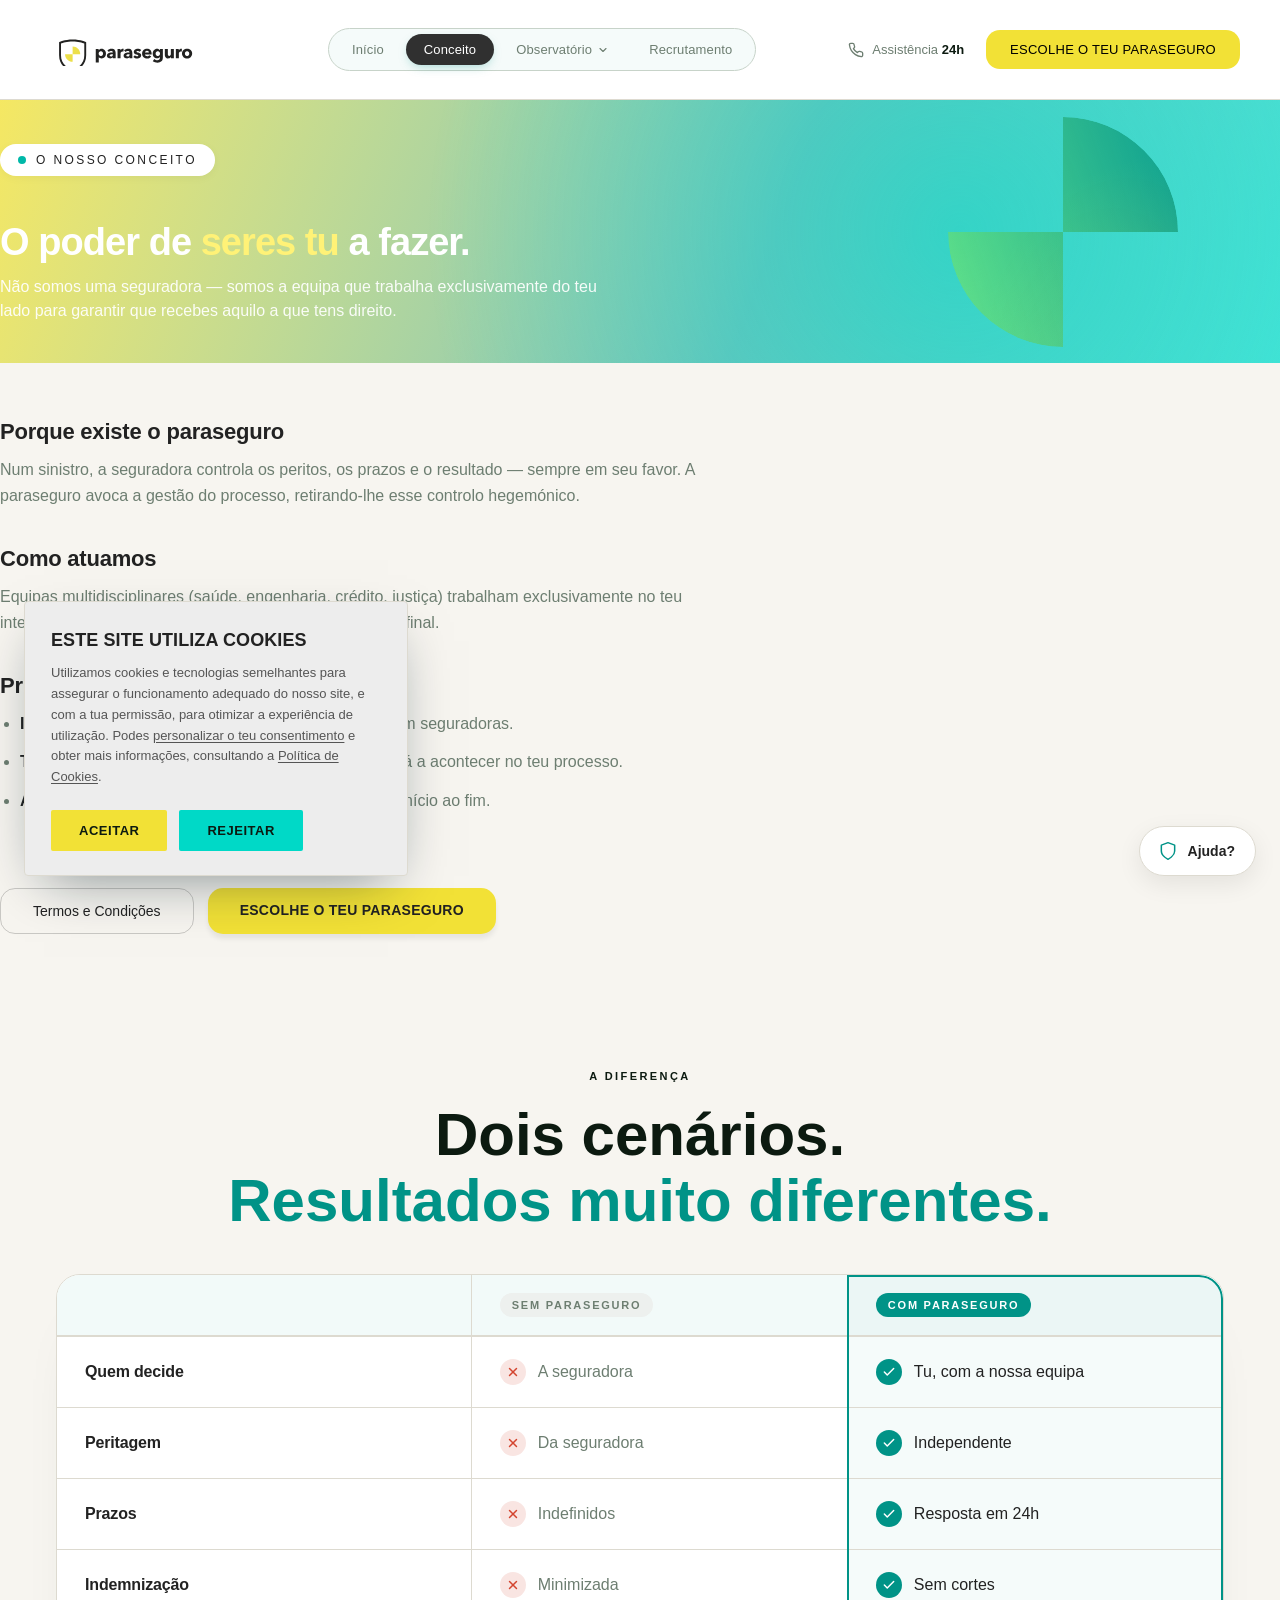
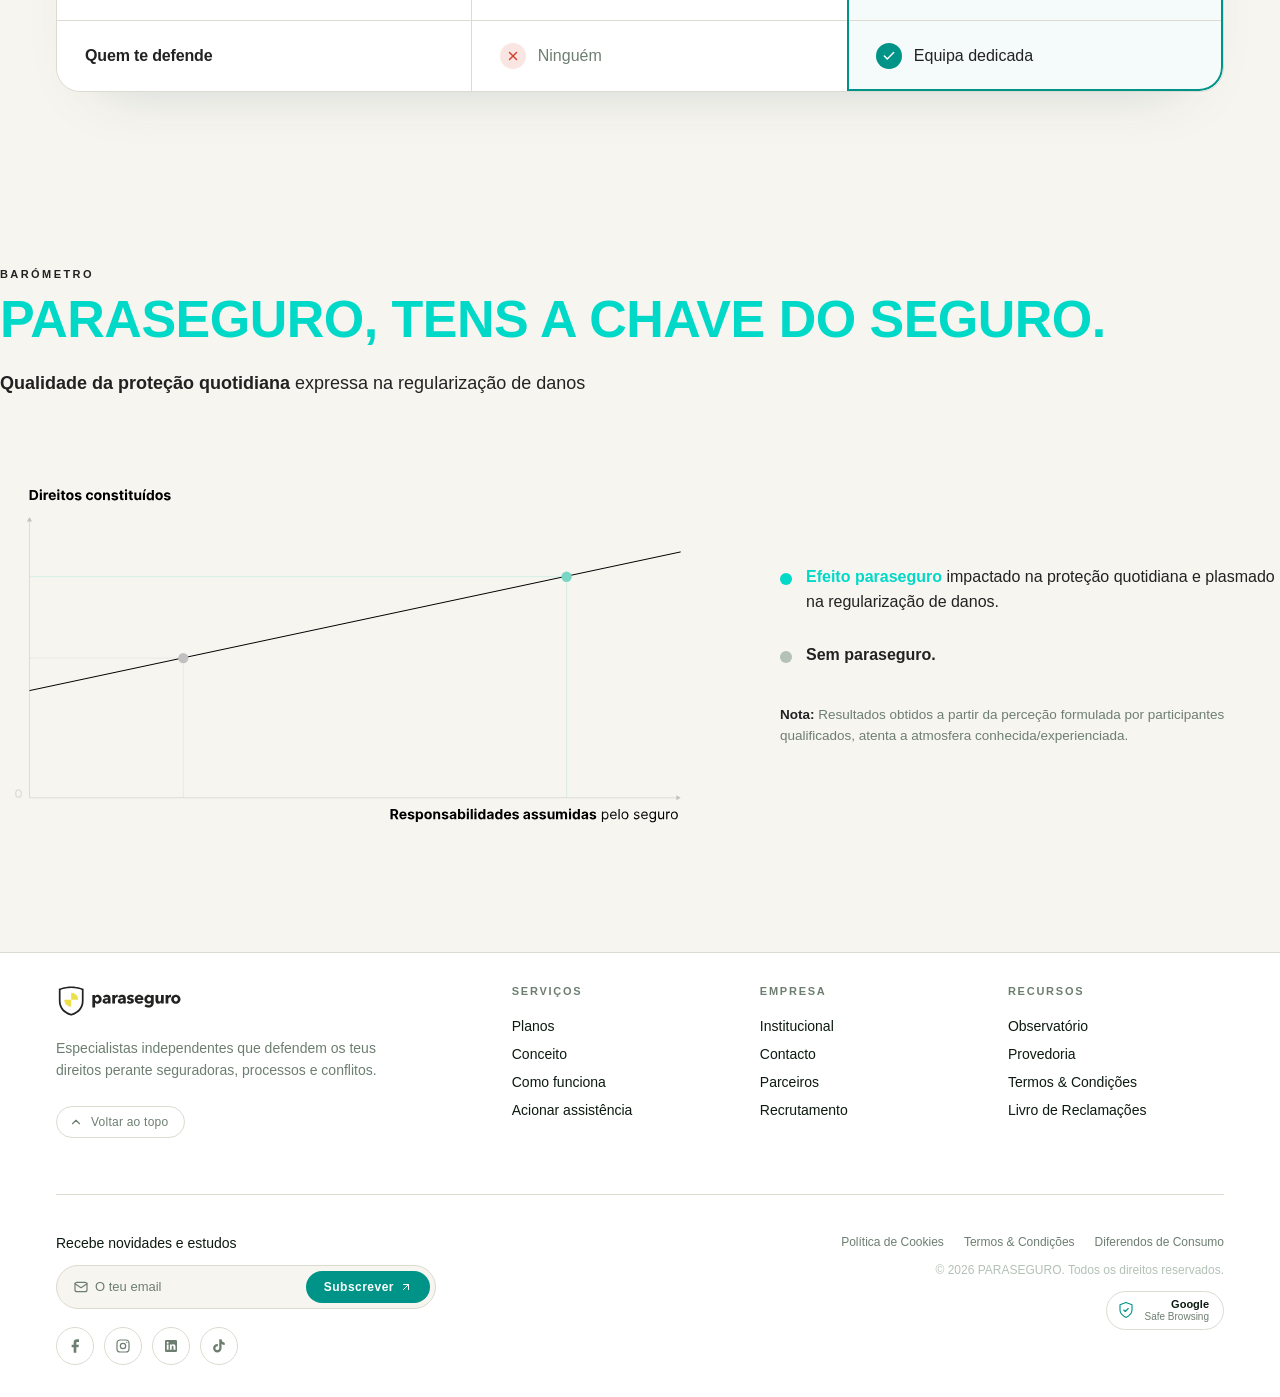
==== commit f52e6aac: "Versao atualizada - mobile" ====
--- a/conceito.html
+++ b/conceito.html
@@ -216,8 +216,8 @@
   <div id="footer-slot"></div>
   <div id="chat-slot"></div>
 
-  <script src="components.js?v=4" defer></script>
-  <script src="index.js?v=4" defer></script>
+  <script src="components.js?v=9" defer></script>
+  <script src="index.js?v=9" defer></script>
 </body>
 
 </html>
--- a/styles.css
+++ b/styles.css
@@ -57,6 +57,19 @@
   margin-inline: auto;
 }
 
+/* Acessibilidade — visível apenas para leitores de ecrã */
+.sr-only {
+  position: absolute;
+  width: 1px;
+  height: 1px;
+  padding: 0;
+  margin: -1px;
+  overflow: hidden;
+  clip: rect(0, 0, 0, 0);
+  white-space: nowrap;
+  border: 0;
+}
+
 section {
   display: flex;
   flex-direction: column;
@@ -1297,6 +1310,188 @@
   margin: 0;
 }
 
+/* Dots do carrossel — escondidos no desktop, só aparecem em mobile */
+.offer-card-dots {
+  display: none;
+}
+
+/* ─── Hero alternativo: TABLET (≤1023px) ─── */
+
+@media (max-width: 1023px) {
+  .hero-alt {
+    min-height: 0;
+    padding: 28px 0 90px;
+  }
+
+  .hero-alt-inner {
+    padding: 32px 32px 0;
+  }
+
+  .hero-alt-body {
+    grid-template-columns: 1fr;
+    gap: 28px;
+    align-items: start;
+    padding: 48px 0 56px;
+    min-height: 0;
+  }
+
+  .hero-alt-left {
+    max-width: 560px;
+  }
+
+  .hero-alt-dots {
+    top: auto;
+    bottom: 24px;
+    right: 24px;
+    transform: none;
+    flex-direction: row;
+  }
+
+  .hero-alt-dot.is-active {
+    height: 10px;
+    width: 32px;
+  }
+
+  .offer-card {
+    grid-template-columns: 1fr;
+    gap: 28px;
+    padding: 32px;
+    margin: 32px 0 -70px;
+  }
+
+  .offer-card-head {
+    border-right: 0;
+    padding-right: 0;
+    border-bottom: 1px solid rgba(15, 47, 53, 0.08);
+    padding-bottom: 22px;
+  }
+
+  .offer-card-grid {
+    grid-template-columns: 1fr 1fr;
+    gap: 24px;
+  }
+}
+
+/* ─── Hero alternativo: MOBILE (≤767px) ─── */
+
+@media (max-width: 767px) {
+  /* Fundo full-bleed: sai da margem do body e vai às bordas do ecrã.
+     O conteúdo mantém-se no sítio porque o padding do inner compensa a margem removida. */
+  .hero-alt {
+    padding: 20px 0 80px;
+    width: 100vw;
+    margin-left: calc(50% - 50vw);
+  }
+
+  .hero-alt-inner {
+    padding: 24px 32px 0;
+  }
+
+  .hero-alt-top {
+    padding-bottom: 12px;
+  }
+
+  .hero-alt-body {
+    padding: 36px 0 40px;
+    gap: 22px;
+  }
+
+  .hero-alt-headline {
+    font-size: clamp(34px, 9vw, 46px);
+  }
+
+  .hero-alt-desc {
+    font-size: 14px;
+  }
+
+  .hero-alt-actions {
+    flex-direction: column;
+    align-items: stretch;
+    width: 100%;
+  }
+
+  .hero-alt-cta {
+    width: 100%;
+    justify-content: center;
+  }
+
+  /* Dots do background-slider: ocultar em mobile (poupar espaço; auto-roda sozinho) */
+  .hero-alt-dots {
+    display: none;
+  }
+
+  /* ─── Offer card vira CARROSSEL ─── */
+  .offer-card {
+    padding: 26px 20px;
+    margin: 28px 0 -60px;
+    border-radius: 20px;
+  }
+
+  .offer-card-title {
+    font-size: 22px;
+  }
+
+  .offer-card-grid {
+    display: flex;
+    grid-template-columns: none;
+    gap: 0;
+    overflow-x: auto;
+    scroll-snap-type: x mandatory;
+    scroll-behavior: smooth;
+    -webkit-overflow-scrolling: touch;
+    scrollbar-width: none;
+    margin: 0 -20px;
+    padding: 4px 0;
+  }
+
+  .offer-card-grid::-webkit-scrollbar {
+    display: none;
+  }
+
+  .offer-item {
+    flex: 0 0 100%;
+    scroll-snap-align: center;
+    padding: 0 20px;
+    box-sizing: border-box;
+  }
+
+  .offer-item-icon {
+    width: 40px;
+    height: 40px;
+  }
+
+  .offer-item-title {
+    font-size: 17px;
+  }
+
+  .offer-item-text {
+    font-size: 14px;
+  }
+
+  /* Dots de navegação do carrossel */
+  .offer-card-dots {
+    display: flex;
+    justify-content: center;
+    gap: 8px;
+    margin-top: 22px;
+  }
+
+  .offer-card-dot {
+    width: 8px;
+    height: 8px;
+    padding: 0;
+    border: 0;
+    border-radius: 999px;
+    background: color-mix(in srgb, var(--emerald) 20%, var(--rule));
+    cursor: pointer;
+    transition: width 0.3s ease, background 0.3s ease;
+  }
+
+  .offer-card-dot.is-active {
+    width: 24px;
+    background: var(--emerald);
+  }
+}
 
 /* ════════════════════════════════════════════════
    LOGO BAR
@@ -1387,6 +1582,17 @@
   text-transform: uppercase;
 }
 
+/* Carrossel automático infinito — translada metade da pista (2 cópias) */
+@keyframes logoMarquee {
+  from {
+    transform: translateX(0);
+  }
+
+  to {
+    transform: translateX(-50%);
+  }
+}
+
 @media (max-width: 1023px) {
   .logo-bar-list {
     justify-content: center;
@@ -1397,6 +1603,7 @@
 @media (max-width: 767px) {
   .logo-bar {
     padding-block: 28px;
+    overflow: hidden;
   }
 
   .logo-bar-list {
@@ -1405,6 +1612,28 @@
 
   .logo-mark {
     font-size: 15px;
+  }
+
+  /* Carrossel automático infinito em mobile (items duplicados via JS) */
+  .logo-bar-list.is-marquee {
+    flex-wrap: nowrap;
+    justify-content: flex-start;
+    width: max-content;
+    gap: 0;
+    animation: logoMarquee 18s linear infinite;
+    will-change: transform;
+  }
+
+  .logo-bar-list.is-marquee .logo-mark {
+    margin-right: 44px;
+    flex-shrink: 0;
+    opacity: 0.85;
+  }
+}
+
+@media (prefers-reduced-motion: reduce) {
+  .logo-bar-list.is-marquee {
+    animation: none;
   }
 }
 
@@ -2290,7 +2519,7 @@
   flex: 2.4;
 }
 
-/* Texto sobreposto à imagem (em baixo), só visível na card expandida */
+/* Título e descrição sobre a imagem (em baixo) */
 .home-stories-grid .story-card-title,
 .home-stories-grid .story-card-text {
   position: absolute;
@@ -2298,21 +2527,21 @@
   right: 24px;
   margin: 0;
   color: var(--white);
-  opacity: 0;
-  transform: translateY(10px);
-  transition: opacity 0.7s ease, transform 0.7s ease;
   z-index: 3;
   pointer-events: none;
-}
-
+  transition: opacity 0.5s ease, transform 0.5s ease, bottom 0.5s ease;
+}
+
+/* O título está SEMPRE visível em todas as cards */
 .home-stories-grid .story-card-title {
-  bottom: 56px;
+  bottom: 24px;
   font-size: 22px;
   font-weight: 700;
   letter-spacing: -0.01em;
   line-height: 1.2;
 }
 
+/* A descrição está escondida por defeito; só aparece na card expandida */
 .home-stories-grid .story-card-text {
   bottom: 22px;
   font-size: 13.5px;
@@ -2322,30 +2551,41 @@
   -webkit-line-clamp: 2;
   -webkit-box-orient: vertical;
   overflow: hidden;
-}
-
-/* Estado expandido: mostra o texto */
-.home-stories-grid .story-card:first-child .story-card-title,
+  opacity: 0;
+  transform: translateY(10px);
+}
+
+/* Card expandida (1ª por defeito): o título sobe e a descrição aparece */
+.home-stories-grid .story-card:first-child .story-card-title {
+  bottom: 56px;
+}
+
 .home-stories-grid .story-card:first-child .story-card-text {
   opacity: 1;
   transform: translateY(0);
-  transition-delay: 0.2s;
-}
-
-/* Quando o grid recebe hover, esconde tudo (sem delay para sair rápido) */
-.home-stories-grid:hover .story-card .story-card-title,
+  transition-delay: 0.15s;
+}
+
+/* Ao passar o rato no grid, a 1ª recolhe (título desce, descrição some) */
+.home-stories-grid:hover .story-card .story-card-title {
+  bottom: 24px;
+}
+
 .home-stories-grid:hover .story-card .story-card-text {
   opacity: 0;
   transform: translateY(10px);
   transition-delay: 0s;
 }
 
-/* E mostra na card hovered (com delay para aparecer depois de expandir) */
-.home-stories-grid .story-card:hover .story-card-title,
+/* A card sob o rato expande: título sobe e descrição aparece */
+.home-stories-grid .story-card:hover .story-card-title {
+  bottom: 56px;
+}
+
 .home-stories-grid .story-card:hover .story-card-text {
   opacity: 1;
   transform: translateY(0);
-  transition-delay: 0.7s;
+  transition-delay: 0.15s;
 }
 
 /* ════════════════════════════════════════════════
@@ -3055,7 +3295,7 @@
       color-mix(in srgb, var(--yellow) 78%, var(--white)) 0%,
       color-mix(in srgb, var(--emerald) 55%, var(--white)) 60%,
       color-mix(in srgb, var(--cyan) 70%, var(--white)) 100%);
-  padding-block: 70px 60px;
+  padding-block: 44px 40px;
   display: block;
   position: relative;
   overflow: hidden;
@@ -3069,8 +3309,8 @@
   right: 8%;
   top: 50%;
   transform: translateY(-50%);
-  width: 280px;
-  height: 280px;
+  width: 230px;
+  height: 230px;
   background:
     radial-gradient(circle at 100% 100%, rgba(242, 225, 54, 0.16), transparent 60%),
     linear-gradient(251deg, rgb(0 147 135), #abfd2773);
@@ -3099,12 +3339,12 @@
 .page-hero-title {
   font-family: 'montserrat', sans-serif;
   font-weight: 700;
-  font-size: 52px;
-  line-height: 1.05;
+  font-size: 38px;
+  line-height: 1.08;
   letter-spacing: -0.025em;
   color: var(--white);
-  margin-block: 24px 18px;
-  max-width: 760px;
+  margin-block: 14px 12px;
+  max-width: 720px;
 }
 
 .page-hero-title em {
@@ -3113,7 +3353,7 @@
 }
 
 .page-hero-sub {
-  font-size: 17px;
+  font-size: 16px;
   line-height: 1.5;
   color: rgba(255, 255, 255, 0.92);
   max-width: 600px;
@@ -3121,10 +3361,10 @@
 }
 
 .page-content {
-  padding-block: var(--space-section);
+  padding-block: 56px;
   display: flex;
   flex-direction: column;
-  gap: 40px;
+  gap: 28px;
 }
 
 .page-content-grid {
@@ -3364,7 +3604,7 @@
 
 @media (max-width: 1023px) {
   .page-hero-title {
-    font-size: 42px;
+    font-size: 34px;
   }
 
   .page-login-grid {
@@ -3374,11 +3614,11 @@
 
 @media (max-width: 767px) {
   .page-hero {
-    padding-block: 50px 40px;
+    padding-block: 34px 30px;
   }
 
   .page-hero-title {
-    font-size: 32px;
+    font-size: 28px;
   }
 
   .page-hero-sub {
@@ -3386,7 +3626,7 @@
   }
 
   .page-content {
-    padding-block: 56px;
+    padding-block: 40px;
   }
 
   .page-form {
@@ -3399,7 +3639,7 @@
    ════════════════════════════════════════════════ */
 
 .obs-tabs-wrap {
-  padding: 32px 56px 0;
+  padding: 24px 56px 0;
 }
 
 .obs-tabs {
@@ -3503,7 +3743,7 @@
   line-height: 1.6;
   color: var(--mid);
   max-width: 640px;
-  margin: 0 0 32px;
+  margin: 0 0 24px;
 }
 
 .obs-section-lead strong {
@@ -3530,11 +3770,7 @@
   cursor: pointer;
   color: var(--ink);
   text-decoration: none;
-  transition: transform 0.3s ease, box-shadow 0.3s ease, border-color 0.3s ease;
-}
-
-.story-card:hover .story-card-title {
-  color: var(--emerald);
+  transition: transform 0.2s ease, box-shadow 0.3s ease, border-color 0.3s ease;
 }
 
 .story-card-title {
@@ -3849,7 +4085,7 @@
 }
 
 .prov-intro {
-  padding-block: 80px 60px;
+  padding-block: 52px 44px;
 }
 
 .prov-three-col {
@@ -3870,7 +4106,7 @@
 
 .prov-activity {
   background: #ededed;
-  padding-block: 70px;
+  padding-block: 52px;
 }
 
 .prov-two-col {
@@ -3905,7 +4141,7 @@
 }
 
 .prov-form-section {
-  padding-block: 70px;
+  padding-block: 52px;
   background: var(--white);
 }
 
@@ -4392,10 +4628,6 @@
     align-items: flex-start;
   }
 
-  .home-stories-grid {
-    grid-template-columns: 1fr;
-  }
-
   .home-stories-title {
     font-size: 28px;
   }
@@ -4551,8 +4783,66 @@
     font-size: 38px;
   }
 
+  /* Mobile: acordeão VERTICAL — uma card destacada (tudo), as outras só com título */
   .home-stories-grid {
-    grid-template-columns: 1fr;
+    flex-direction: column;
+    height: auto;
+    gap: 12px;
+  }
+
+  /* Cards pequenas por defeito; a destacada (.is-open) cresce */
+  .home-stories-grid .story-card {
+    flex: none;
+    height: 92px;
+    transition: height 0.55s cubic-bezier(0.4, 0, 0.2, 1);
+  }
+
+  .home-stories-grid .story-card.is-open {
+    height: 320px;
+  }
+
+  /* desligar a expansão por hover/flex do desktop (senão o flex:2.4 da 1ª colapsa a altura) */
+  .home-stories-grid:hover .story-card,
+  .home-stories-grid .story-card:hover,
+  .home-stories-grid .story-card:first-child {
+    flex: none;
+  }
+
+  .home-stories-grid .story-card-media {
+    aspect-ratio: auto;
+    height: 100%;
+  }
+
+  /* Play e descrição: só na card destacada */
+  .home-stories-grid .story-card-play,
+  .home-stories-grid .story-card-text {
+    display: none;
+  }
+
+  .home-stories-grid .story-card.is-open .story-card-play {
+    display: flex;
+  }
+
+  .home-stories-grid .story-card.is-open .story-card-text {
+    display: -webkit-box;
+    opacity: 1;
+    transform: none;
+    bottom: 24px;
+    transition-delay: 0.2s;
+  }
+
+  /* Nome do fado visível em TODAS as cards */
+  .home-stories-grid .story-card-title {
+    opacity: 1;
+    transform: none;
+    bottom: 18px;
+    font-size: 17px;
+    transition: bottom 0.55s cubic-bezier(0.4, 0, 0.2, 1);
+  }
+
+  /* Na destacada, o título sobe para dar espaço à descrição */
+  .home-stories-grid .story-card.is-open .story-card-title {
+    bottom: 74px;
   }
 
   .home-stories-title {
@@ -4667,64 +4957,42 @@
   display: inline-block;
 }
 
-.planos-hero {
+/* HERO COMPACTO — PÁGINA PLANOS
+   herda de .page-hero (mesma estética do conceito/observatório)
+   e adiciona uma sub-faixa com a tagline curta */
+.planos-page-hero {
+  padding-block: 44px 52px;
+}
+
+.planos-page-hero .page-hero-sub strong {
+  color: #fff277;
+  font-weight: 700;
+}
+
+/* PLANOS GRID */
+
+.planos {
+  padding: 48px 80px 72px;
+  background: var(--chalk);
+  position: relative;
+}
+
+/* sobreposição suave do grid sobre o fundo do hero
+   (efeito de "elevação" tipo card grande, no estilo da homepage) */
+.planos::before {
+  content: '';
+  position: absolute;
+  inset: 0;
   background:
-    radial-gradient(circle at 0% 100%, rgba(242, 225, 54, 0.22), transparent 55%),
-    radial-gradient(circle at 100% 0%, rgba(0, 217, 199, 0.20), transparent 55%),
-    linear-gradient(135deg, var(--emerald), var(--emerald-dark));
-  padding: 100px 80px 110px;
-  margin-top: 40px;
-  border-radius: 20px 20px 0 0;
-  color: #fff;
+    radial-gradient(circle at 0% 0%, rgba(0, 217, 199, 0.08), transparent 45%),
+    radial-gradient(circle at 100% 100%, rgba(242, 225, 54, 0.06), transparent 45%);
+  pointer-events: none;
+  z-index: 0;
+}
+
+.planos > * {
   position: relative;
-  overflow: hidden;
-}
-
-.planos-hero-inner {
-  max-width: 760px;
-}
-
-.planos-hero-title {
-  font-family: 'montserrat', sans-serif;
-  font-weight: 700;
-  font-size: 64px;
-  line-height: 1;
-  letter-spacing: -0.02em;
-  color: #fff;
-  margin-bottom: 22px;
-}
-
-.planos-hero-title-accent {
-  display: inline;
-  color: var(--cyan);
-  font-weight: 600;
-}
-
-.planos-hero-subhead {
-  font-size: 18px;
-  line-height: 1.55;
-  color: rgba(255, 255, 255, 0.92);
-  font-weight: 400;
-  max-width: 580px;
-  margin-bottom: 36px;
-}
-
-.planos-hero-subhead strong {
-  color: var(--yellow);
-  font-weight: 700;
-}
-
-.planos-hero-actions {
-  display: flex;
-  gap: 14px;
-  flex-wrap: wrap;
-}
-
-/* PLANOS GRID */
-
-.planos {
-  padding: 100px 80px 80px;
-  background: var(--chalk);
+  z-index: 1;
 }
 
 .planos-intro {
@@ -4732,7 +5000,7 @@
   color: var(--mid);
   line-height: 1.7;
   max-width: 620px;
-  margin-bottom: 56px;
+  margin-bottom: 36px;
   font-weight: 300;
 }
 
@@ -4964,83 +5232,21 @@
 
 .planos-footnote {
   margin-top: 56px;
+  padding: 22px 28px;
   text-align: center;
   font-size: 14px;
   color: var(--mid);
-  font-style: italic;
-}
-
-/* COMPARE TABLE */
-
-.planos-compare {
-  padding: 80px 80px;
+  line-height: 1.6;
   background: var(--white);
-  border-radius: 20px;
-  margin: 0 0 40px;
-}
-
-.compare-table {
-  margin-top: 40px;
   border: 1px solid var(--rule);
-  border-radius: 16px;
-  overflow: hidden;
-}
-
-.compare-row {
-  display: grid;
-  grid-template-columns: 2fr 1fr 1fr 1fr;
-  border-bottom: 1px solid var(--rule);
-}
-
-.compare-row:last-child {
-  border-bottom: none;
-}
-
-.compare-cell {
-  padding: 18px 20px;
-  font-size: 14px;
-  display: flex;
-  align-items: center;
-  justify-content: center;
-  text-align: center;
-  color: var(--ink);
-}
-
-.compare-cell.compare-label {
-  justify-content: flex-start;
-  text-align: left;
-  font-weight: 500;
-  color: var(--ink);
-}
-
-.compare-row.compare-head {
-  background: var(--chalk);
-}
-
-.compare-row.compare-head .compare-cell {
-  font-family: 'montserrat', sans-serif;
-  font-weight: 700;
-  font-size: 13px;
-  text-transform: lowercase;
-  letter-spacing: 0.02em;
-  color: var(--emerald);
-}
-
-.compare-cell .check {
+  border-radius: 14px;
+  max-width: 760px;
+  margin-inline: auto;
+}
+
+.planos-footnote strong {
   color: var(--emerald);
   font-weight: 700;
-  font-size: 18px;
-}
-
-.compare-cell .check-faint {
-  color: var(--mid);
-  font-size: 12px;
-  font-style: italic;
-}
-
-.compare-cell .x {
-  color: var(--faint);
-  font-weight: 600;
 }
 
 /* SIMULATOR */
@@ -5374,7 +5580,7 @@
    ════════════════════════════════════════════════ */
 
 .institucional-hero {
-  padding-block: 80px 90px;
+  padding-block: 52px 56px;
 }
 
 .institucional-hero-eyebrow {
@@ -5387,7 +5593,7 @@
 
 .institucional-hero-title {
   font-family: 'montserrat', sans-serif;
-  font-size: 64px;
+  font-size: 46px;
   font-weight: 700;
   color: var(--white);
   letter-spacing: -0.02em;
@@ -5427,7 +5633,7 @@
 /* Blocos / Pessoas */
 .inst-block {
   background: var(--chalk);
-  padding-block: 80px;
+  padding-block: 56px;
 }
 
 .inst-block-inner {
@@ -5473,7 +5679,7 @@
 
 /* 3 razões */
 .inst-reasons {
-  padding-block: 90px;
+  padding-block: 56px;
   background: var(--white);
 }
 
@@ -5576,7 +5782,7 @@
 /* Junta-te a nós */
 .inst-join {
   background: var(--chalk);
-  padding-block: 80px;
+  padding-block: 56px;
 }
 
 .inst-join-inner {
@@ -5616,7 +5822,7 @@
 /* Form candidatura */
 .inst-form-section {
   background: var(--white);
-  padding-block: 80px 100px;
+  padding-block: 56px 64px;
 }
 
 .inst-form-inner {
@@ -5737,7 +5943,7 @@
 /* Responsivo */
 @media (max-width: 1023px) {
   .institucional-hero-title {
-    font-size: 48px;
+    font-size: 38px;
   }
 
   .institucional-hero::after {
@@ -5764,11 +5970,11 @@
 
 @media (max-width: 640px) {
   .institucional-hero {
-    padding-block: 56px 64px;
+    padding-block: 38px 44px;
   }
 
   .institucional-hero-title {
-    font-size: 36px;
+    font-size: 30px;
   }
 
   .institucional-hero::after {
@@ -5826,4 +6032,189 @@
     transform: none;
     transition: none;
   }
+}
+
+/* ════════════════════════════════════════════════
+   CONSENTIMENTO DE COOKIES (componente partilhado — components.js)
+   Card fixo em baixo à esquerda; dois estados (predefinido / personalizar)
+   ════════════════════════════════════════════════ */
+
+.cookie-consent {
+  position: fixed;
+  left: 24px;
+  bottom: 24px;
+  z-index: 1000;
+  width: calc(100% - 48px);
+  max-width: 384px;
+}
+
+.cookie-consent[hidden] {
+  display: none;
+}
+
+.cookie-consent-card {
+  background: #ededed;
+  border: 1px solid var(--rule);
+  border-radius: 4px;
+  padding: 28px 26px 24px;
+  box-shadow: 0 20px 54px -20px rgba(8, 30, 40, 0.5);
+  animation: cookie-consent-in 0.4s cubic-bezier(0.16, 1, 0.3, 1) both;
+}
+
+@keyframes cookie-consent-in {
+  from { opacity: 0; transform: translateY(18px); }
+  to { opacity: 1; transform: translateY(0); }
+}
+
+.cookie-consent-title {
+  font-family: 'Montserrat', sans-serif;
+  font-size: 18px;
+  font-weight: 700;
+  letter-spacing: 0.005em;
+  text-transform: uppercase;
+  color: var(--grey);
+  margin-bottom: 12px;
+}
+
+.cookie-consent-text {
+  font-size: 13px;
+  line-height: 1.6;
+  color: #555;
+}
+
+/* Link inline + botão "personalizar" — mesma aparência de hiperligação */
+.cookie-consent-inline {
+  background: none;
+  border: none;
+  padding: 0;
+  margin: 0;
+  font: inherit;
+  color: #555;
+  text-decoration: underline;
+  text-underline-offset: 2px;
+  cursor: pointer;
+}
+
+.cookie-consent-inline:hover {
+  color: var(--emerald-deep);
+}
+
+.cookie-consent-customize {
+  margin-top: 20px;
+}
+
+.cookie-consent-customize[hidden] {
+  display: none;
+}
+
+.cookie-consent-subtitle {
+  font-family: 'Montserrat', sans-serif;
+  font-size: 13px;
+  font-weight: 700;
+  letter-spacing: 0.04em;
+  text-transform: uppercase;
+  color: var(--grey);
+  margin-bottom: 14px;
+}
+
+.cookie-consent-options {
+  display: grid;
+  grid-template-columns: 1fr 1fr;
+  gap: 12px 18px;
+}
+
+.cookie-consent-option {
+  display: flex;
+  align-items: center;
+  gap: 9px;
+  font-size: 13px;
+  color: #333;
+  cursor: pointer;
+}
+
+.cookie-consent-option input {
+  width: 16px;
+  height: 16px;
+  accent-color: var(--emerald);
+  cursor: pointer;
+}
+
+.cookie-consent-option input:disabled {
+  cursor: not-allowed;
+  opacity: 0.7;
+}
+
+.cookie-consent-actions {
+  margin-top: 22px;
+}
+
+.cookie-consent-actions-row {
+  display: flex;
+  align-items: center;
+  gap: 12px;
+}
+
+.cookie-consent-actions-row[hidden] {
+  display: none;
+}
+
+.cookie-consent-btn {
+  border: none;
+  cursor: pointer;
+  font-family: 'Montserrat', sans-serif;
+  font-size: 13px;
+  font-weight: 700;
+  letter-spacing: 0.04em;
+  text-transform: uppercase;
+  padding: 13px 28px;
+  border-radius: 2px;
+  color: var(--ink);
+  transition: filter 0.2s ease;
+}
+
+.cookie-consent-btn:hover {
+  filter: brightness(0.94);
+}
+
+.cookie-consent-btn--accept {
+  background: var(--yellow);
+}
+
+.cookie-consent-btn--reject {
+  background: var(--cyan);
+}
+
+.cookie-consent-textbtn {
+  background: none;
+  border: none;
+  cursor: pointer;
+  font-family: 'Montserrat', sans-serif;
+  font-size: 13px;
+  font-weight: 600;
+  color: #333;
+  text-decoration: underline;
+  text-underline-offset: 3px;
+  padding: 10px 4px;
+}
+
+.cookie-consent-textbtn:hover {
+  color: var(--emerald-deep);
+}
+
+@media (max-width: 480px) {
+  .cookie-consent {
+    left: 12px;
+    right: 12px;
+    bottom: 12px;
+    width: auto;
+    max-width: none;
+  }
+
+  .cookie-consent-card {
+    padding: 22px 20px;
+  }
+
+  .cookie-consent-options {
+    grid-template-columns: 1fr;
+  }
 }
